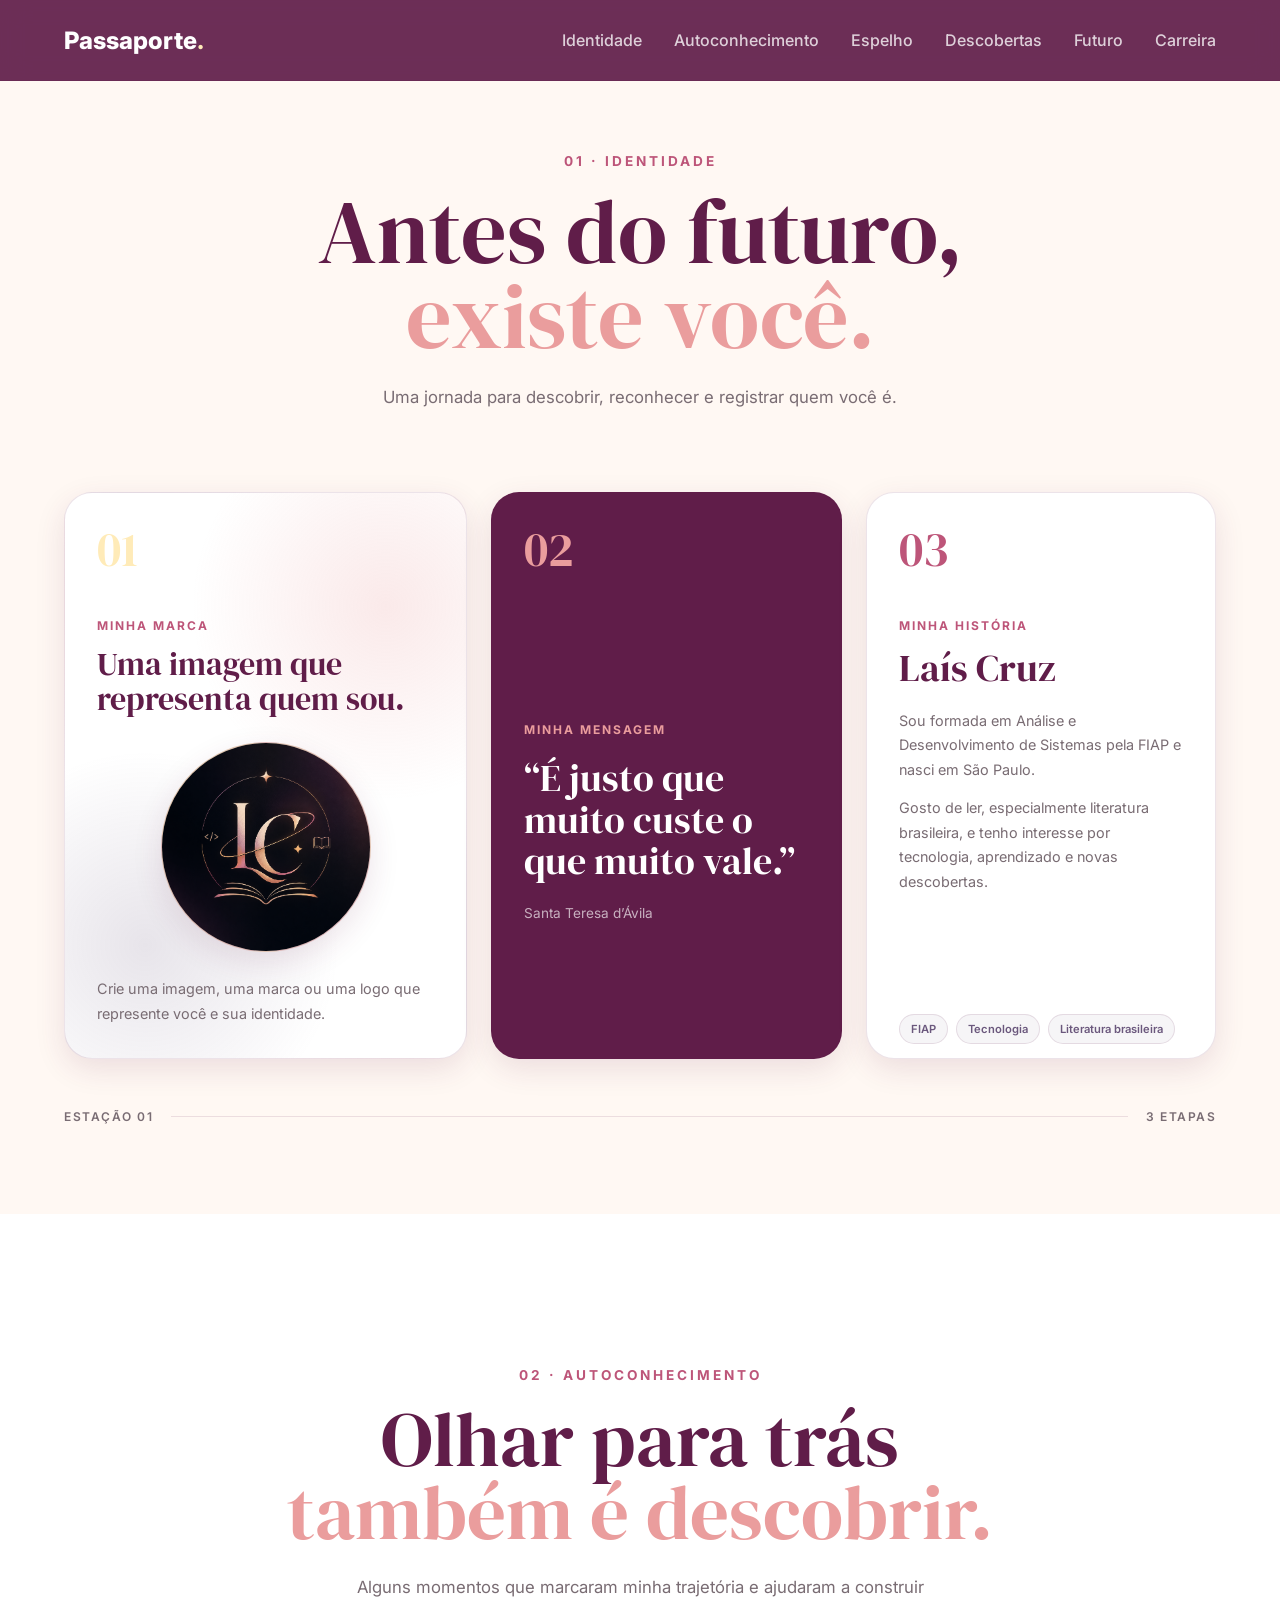
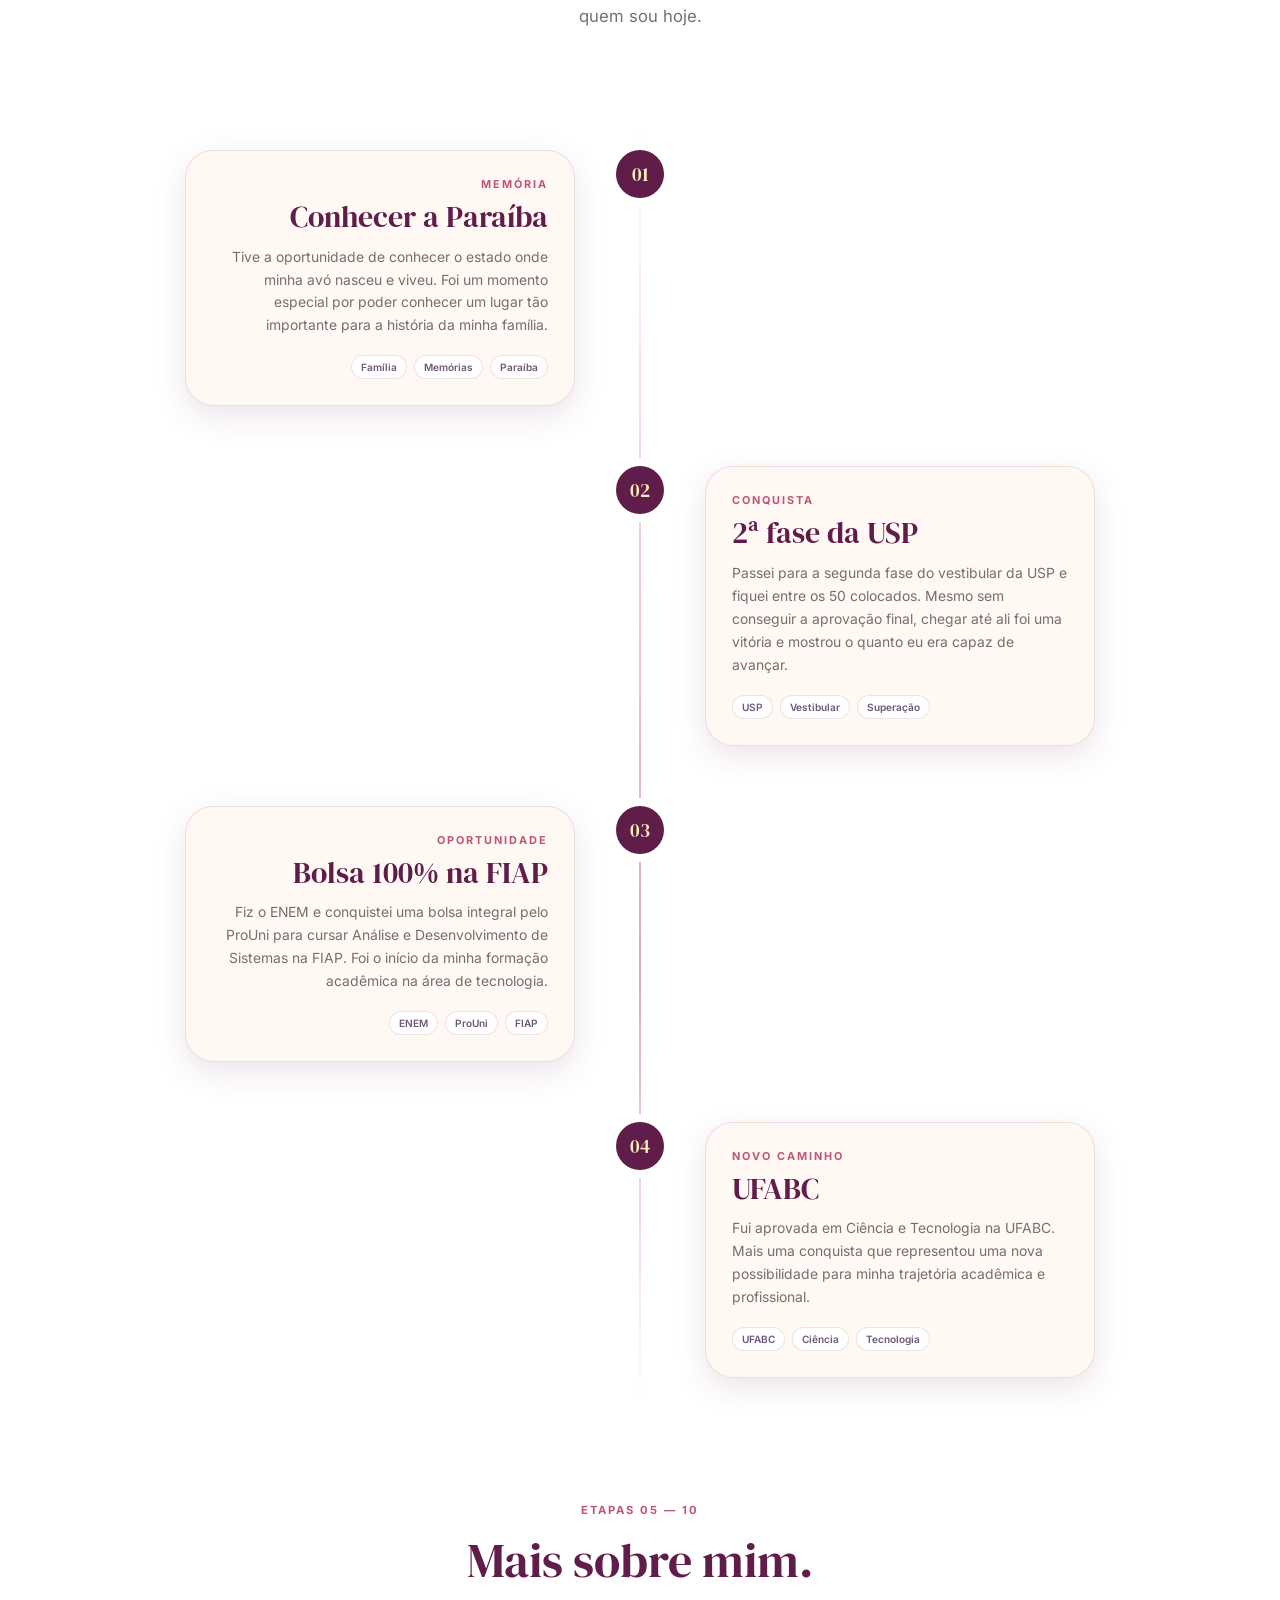
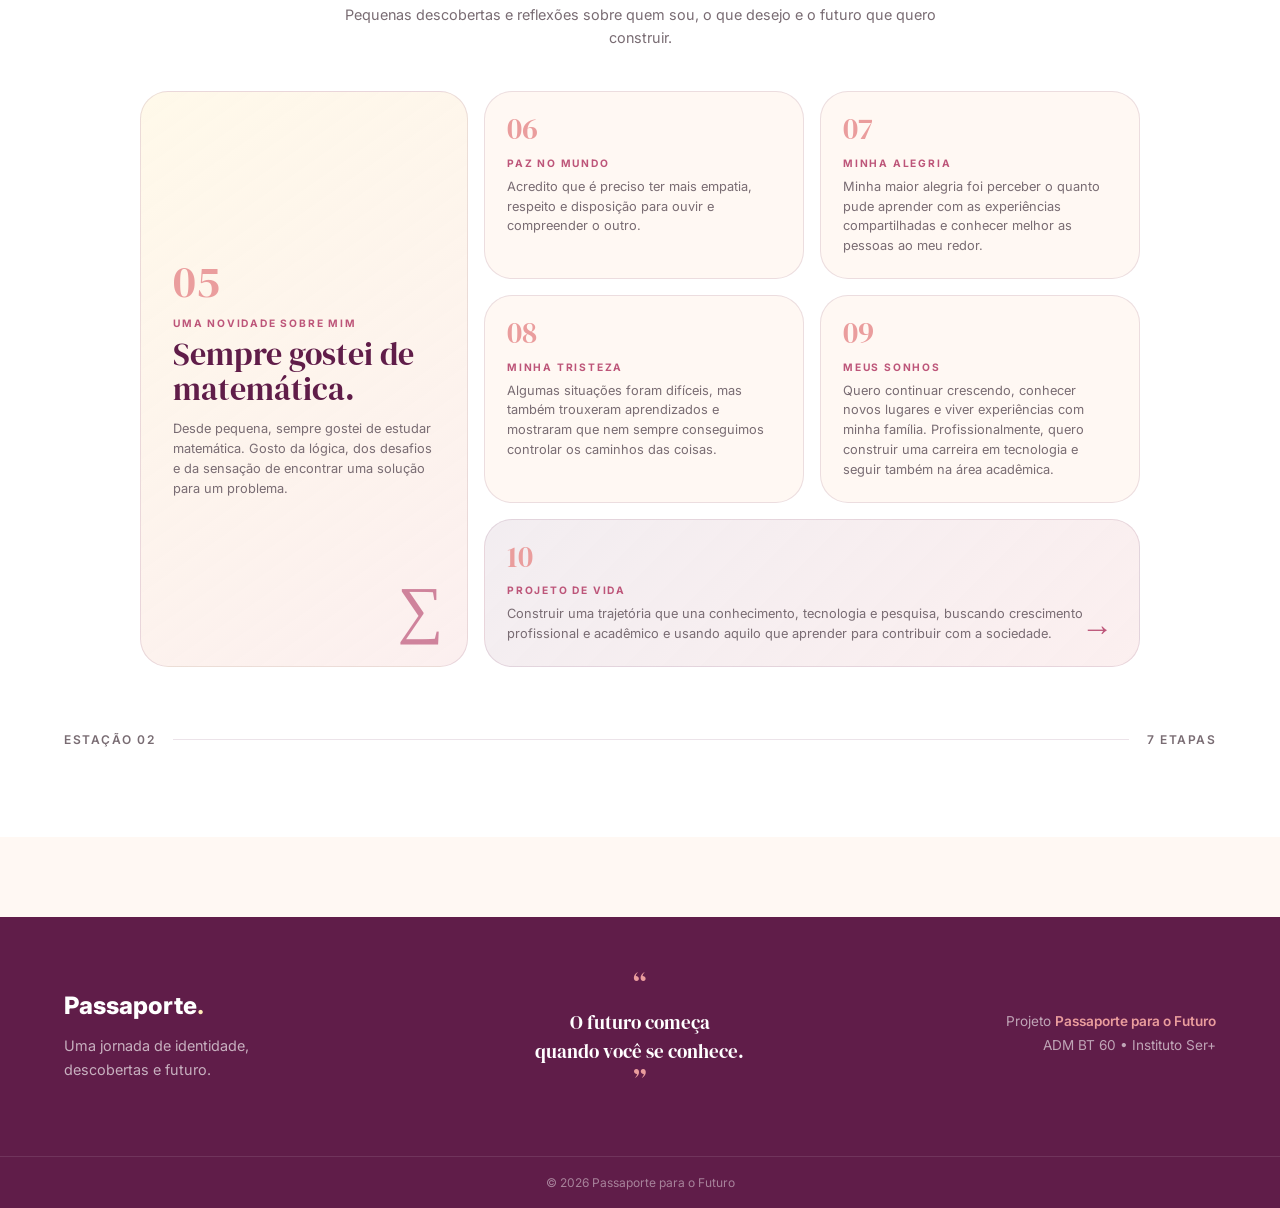
==== index.html @ 3f14eb07 "feat: added self-discovery section" ====
<!DOCTYPE html>
<html lang="pt-BR">

<head>
    <meta charset="UTF-8">
    <meta name="viewport" content="width=device-width, initial-scale=1.0">

    <title>Passaporte para o Futuro</title>

    <meta name="description"
        content="Passaporte para o Futuro — uma jornada de identidade, autoconhecimento, descobertas e construção do futuro.">

    <link rel="icon" href="src/assets/icons/passport.svg" type="image/svg+xml">
    <link rel="preconnect" href="https://fonts.googleapis.com">
    <link rel="preconnect" href="https://fonts.gstatic.com" crossorigin>

    <link
        href="https://fonts.googleapis.com/css2?family=DM+Serif+Display&family=Inter:wght@400;500;600;700&display=swap"
        rel="stylesheet">

    <link rel="stylesheet" href="src/css/reset.css">
    <link rel="stylesheet" href="src/css/variables.css">
    <link rel="stylesheet" href="src/css/global.css">
    <link rel="stylesheet" href="src/css/layout.css">
    <link rel="stylesheet" href="src/css/identity.css">
    <link rel="stylesheet" href="src/css/self-discovery-container.css">
</head>

<body>

    <header class="navbar">

        <div class="container nav-container">


            <a href="#identity-container" class="logo">
                Passaporte<span>.</span>
            </a>

            <nav class="nav-menu">

                <a href="#identity-container">Identidade</a>
                <a href="#self-discovery-container">Autoconhecimento</a>
                <a href="#reflection-container">Espelho</a>
                <a href="#discoveries-container">Descobertas</a>
                <a href="#future-container">Futuro</a>
                <a href="#career-container">Carreira</a>
            </nav>


            <button class="hamburger" aria-label="Abrir menu">

                <span></span>
                <span></span>
                <span></span>

            </button>

        </div>


        <div class="mobile-menu">

            <a href="#identity-container">Identidade</a>
            <a href="#self-discovery-container">Autoconhecimento</a>
            <a href="#reflection-container">Espelho</a>
            <a href="#discoveries-container">Descobertas</a>
            <a href="#future-container">Futuro</a>
            <a href="#career-container">Carreira</a>
        </div>

    </header>

    <main>
        <div id="identity-container"></div>
        <div id="self-discovery-container"></div>
    </main>

    <footer class="footer">

        <div class="container footer-content">

            <div class="footer-brand">
                <a href="#hero-container" class="logo">
                    Passaporte<span>.</span>
                </a>

                <p>
                    Uma jornada de identidade,<br>
                    descobertas e futuro.
                </p>
            </div>

            <div class="footer-quote">
                <span>“</span>
                <p>
                    O futuro começa<br>
                    quando você se conhece.
                </p>
                <span>”</span>
            </div>

            <div class="footer-info">
                <p>Projeto <span>Passaporte para o Futuro</span></p>
                <p>ADM BT 60 • Instituto Ser+</p>
            </div>

        </div>

        <div class="footer-bottom">

            <div class="container">

                <p>
                    © 2026 Passaporte para o Futuro
                </p>

            </div>

        </div>

    </footer>

    <script type="module" src="src/js/main.js"></script>
</body>

</html>
---- src/css/variables.css ----
:root {

    --color-bg: #FFF8F3;
    --color-surface: #FFFFFF;

    --color-primary: #601D49;
    --color-secondary: #BD5579;
    --color-accent: #EA9D9D;

    --color-tech: #6B587D;
    --color-lavender: #8C789B;

    --color-highlight: #FFEBB8;

    --color-text: #2B2026;
    --color-muted: #796C73;

    --color-white: #FFFFFF;

    --border-color: rgba(96, 29, 73, .12);

    --shadow-lg: 0 10px 30px rgba(96, 29, 73, .12);

    --glow: 0 0 24px rgba(189, 85, 121, .20);

    --radius-sm: 12px;
    --radius-md: 18px;
    --radius-lg: 28px;

    --transition: .3s ease;

    --container-width: 1200px;

}
---- src/css/global.css ----
body {

    font-family: 'Inter', sans-serif;

    background: var(--color-bg);

    color: var(--color-text);

    overflow-x: hidden;

}

.container {

    width: min(var(--container-width), 90%);

    margin: auto;

}

section {

    padding: 10px 8%;

}

.section-header {

    text-align: center;

    margin-bottom: 60px;

}

.section-subtitle {

    color: var(--color-secondary);

    font-size: .9rem;

    font-weight: 600;

    text-transform: uppercase;

    letter-spacing: 2px;

    margin-bottom: 12px;

}

.section-title {

    font-size: clamp(2rem, 5vw, 3.5rem);

    font-weight: 800;

    color: var(--color-primary);

}

.hero-button {

    display: inline-flex;

    align-items: center;

    justify-content: center;

    padding: 14px 28px;

    border-radius: 999px;

    background: var(--color-primary);

    color: var(--color-white);

    font-weight: 700;

    transition: var(--transition);

}

.hero-button:hover {

    transform: translateY(-3px);

    background: var(--color-secondary);

    box-shadow: var(--glow);

}



::-webkit-scrollbar {

    width: 10px;

}

::-webkit-scrollbar-thumb {

    background: var(--color-secondary);

    border-radius: 20px;

}

::-webkit-scrollbar-track {

    background: var(--color-bg);

}
---- src/css/layout.css ----
.navbar {
    position: fixed;
    top: 0;
    left: 0;

    width: 100%;

    z-index: 999;

    background: rgba(96, 29, 73, .92);

    backdrop-filter: blur(14px);

    border-bottom: 1px solid var(--border-color);
}

.nav-container {
    height: 80px;

    display: flex;
    align-items: center;
    justify-content: space-between;
}

.logo {
    font-size: 1.5rem;
    font-weight: 800;

    color: var(--color-white);
}

.logo span {
    color: var(--color-highlight);
}

.nav-menu {
    display: flex;
    align-items: center;
    gap: 32px;
}

.nav-menu a {
    position: relative;

    color: rgba(255, 255, 255, .78);

    font-weight: 500;

    transition: var(--transition);
}

.nav-menu a:hover {
    color: var(--color-white);
}

.nav-menu a::after {
    content: "";

    position: absolute;

    left: 0;
    bottom: -6px;

    width: 0%;
    height: 2px;

    background: var(--color-highlight);

    transition: var(--transition);
}

.nav-menu a:hover::after {
    width: 100%;
}

.hamburger {
    width: 45px;
    height: 45px;

    display: none;

    flex-direction: column;
    justify-content: center;

    gap: 6px;

    background: none;
    border: none;

    cursor: pointer;

    z-index: 1001;
}

.hamburger span {
    width: 100%;
    height: 3px;

    border-radius: 999px;

    background: var(--color-white);

    transition: var(--transition);
}

.hamburger.active span:nth-child(1) {
    transform: translateY(9px) rotate(45deg);
}

.hamburger.active span:nth-child(2) {
    opacity: 0;
}

.hamburger.active span:nth-child(3) {
    transform: translateY(-9px) rotate(-45deg);
}

.mobile-menu {
    position: fixed;

    top: 80px;
    left: 0;

    width: 100%;

    padding: 32px;

    background: rgba(96, 29, 73, .98);

    backdrop-filter: blur(14px);

    display: flex;
    flex-direction: column;

    align-items: center;

    gap: 28px;

    border-bottom: 1px solid var(--border-color);

    opacity: 0;
    visibility: hidden;

    transform: translateY(-20px);

    transition: var(--transition);

    z-index: 998;
}

.mobile-menu.active {
    opacity: 1;
    visibility: visible;

    transform: translateY(0);
}

.mobile-menu a {
    color: var(--color-white);

    font-size: 1.1rem;
    font-weight: 600;

    opacity: 0;
}

@keyframes navLinkFade {

    from {
        opacity: 0;
        transform: translateY(-20px);
    }

    to {
        opacity: 1;
        transform: translateY(0);
    }

}

@media(max-width: 768px) {

    .nav-menu {
        display: none;
    }

    .hamburger {
        display: flex;
    }

}

.footer {
    margin-top: 80px;

    background: var(--color-primary);

    color: var(--color-white);
}

.footer-content {
    padding: 60px 0;

    display: grid;
    grid-template-columns: 1fr 1fr 1fr;

    align-items: center;

    gap: 40px;
}

.footer-brand .logo {
    display: inline-block;

    margin-bottom: 14px;

    font-size: 1.5rem;
}

.footer-brand p {
    color: rgba(255, 255, 255, .65);

    font-size: .9rem;

    line-height: 1.7;
}

.footer-quote {
    text-align: center;

    color: var(--color-highlight);
}

.footer-quote span {
    color: var(--color-accent);

    font-family: 'DM Serif Display', serif;

    font-size: 2rem;

    line-height: .5;
}

.footer-quote p {
    margin: 8px 0;

    color: var(--color-white);

    font-family: 'DM Serif Display', serif;

    font-size: 1.2rem;

    line-height: 1.5;
}

.footer-info {
    text-align: right;
}

.footer-info p {
    margin-bottom: 8px;

    color: rgba(255, 255, 255, .6);

    font-size: .85rem;
}

.footer-info span {
    color: var(--color-accent);

    font-weight: 600;
}

.footer-bottom {
    padding: 18px 0;

    border-top: 1px solid rgba(255, 255, 255, .10);
}

.footer-bottom p {
    color: rgba(255, 255, 255, .45);

    font-size: .75rem;

    text-align: center;
}

@media (max-width: 768px) {

    .footer-content {
        grid-template-columns: 1fr;

        text-align: center;

        padding: 50px 0;

        gap: 35px;
    }

    .footer-info {
        text-align: center;
    }

}
---- src/css/identity.css ----
.identity {
    min-height: 100vh;
    padding: 150px 0 90px;
    background: var(--color-bg);
    display: flex;
    align-items: center;
}

.identity-header {
    max-width: 800px;
    margin: 0 auto 80px;
    text-align: center;
}

.identity-subtitle {
    display: inline-block;
    margin-bottom: 20px;
    color: var(--color-secondary);
    font-size: .85rem;
    font-weight: 700;
    text-transform: uppercase;
    letter-spacing: 3px;
}

.identity-header h1 {
    margin-bottom: 24px;
    color: var(--color-primary);
    font-family: 'DM Serif Display', serif;
    font-size: clamp(3.2rem, 7vw, 6rem);
    font-weight: 400;
    line-height: .95;
}

.identity-header h1 span {
    color: var(--color-accent);
}

.identity-header p {
    max-width: 560px;
    margin: auto;
    color: var(--color-muted);
    font-size: 1.05rem;
    line-height: 1.7;
}

.identity-stages {
    display: grid;
    grid-template-columns: 1.15fr 1fr 1fr;
    gap: 24px;
}

.identity-card {
    position: relative;
    min-height: 440px;
    padding: 32px;
    background: var(--color-surface);
    border: 1px solid var(--border-color);
    border-radius: var(--radius-lg);
    box-shadow: var(--shadow-lg);
    overflow: hidden;
    transition: var(--transition);
}

.identity-card::before {
    content: "";
    position: absolute;
    top: 0;
    left: 0;
    width: 100%;
    height: 4px;
    background: var(--color-accent);
    transform: scaleX(0);
    transform-origin: left;
    transition: var(--transition);
}

.identity-card:hover {
    transform: translateY(-8px);
    box-shadow: var(--glow);
}

.identity-card:hover::before {
    transform: scaleX(1);
}

.identity-number {
    margin-bottom: 45px;
    color: var(--color-highlight);
    font-family: 'DM Serif Display', serif;
    font-size: 3rem;
    line-height: 1;
}

.identity-card:nth-child(2) .identity-number {
    color: var(--color-accent);
}

.identity-card:nth-child(3) .identity-number {
    color: var(--color-secondary);
}

.identity-card-content > span,
.identity-brand-content > span {
    display: block;
    margin-bottom: 14px;
    color: var(--color-secondary);
    font-size: .75rem;
    font-weight: 700;
    text-transform: uppercase;
    letter-spacing: 2px;
}

.identity-card-content h2,
.identity-brand-content h2 {
    margin-bottom: 20px;
    color: var(--color-primary);
    font-family: 'DM Serif Display', serif;
    font-size: 2rem;
    font-weight: 400;
    line-height: 1.1;
}

.identity-card-content p,
.identity-brand-content p {
    color: var(--color-muted);
    font-size: .9rem;
    line-height: 1.7;
}

.identity-brand {
    background:
        radial-gradient(circle at 80% 20%, rgba(234, 157, 157, .22), transparent 35%),
        radial-gradient(circle at 20% 80%, rgba(107, 88, 125, .16), transparent 35%),
        var(--color-surface);
}

.identity-brand-content {
    position: relative;
    z-index: 1;
}

.identity-brand-visual {
    width: 170px;
    height: 170px;
    margin: 30px auto;
    border: 1px solid rgba(96, 29, 73, .18);
    border-radius: 50%;
    background:
        linear-gradient(135deg, rgba(255, 235, 184, .8), rgba(234, 157, 157, .45));
    display: flex;
    align-items: center;
    justify-content: center;
    box-shadow:
        0 0 0 12px rgba(255, 235, 184, .18),
        0 0 0 24px rgba(234, 157, 157, .10);
}

.identity-brand-visual span {
    color: var(--color-primary);
    font-family: 'DM Serif Display', serif;
    font-size: 4rem;
}

.identity-quote {
    background: var(--color-primary);
    display: flex;
    flex-direction: column;
}

.identity-quote .identity-number {
    color: var(--color-highlight);
}

.identity-quote .identity-card-content {
    margin: auto 0;
}

.identity-quote .identity-card-content > span {
    color: var(--color-accent);
}

.identity-quote blockquote {
    margin: 20px 0;
    color: var(--color-white);
    font-family: 'DM Serif Display', serif;
    font-size: clamp(2rem, 3vw, 2.8rem);
    line-height: 1.08;
}

.identity-quote cite {
    color: rgba(255, 255, 255, .65);
    font-size: .85rem;
    font-style: normal;
}

.identity-bio .identity-card-content {
    display: flex;
    flex-direction: column;
    height: calc(100% - 75px);
}

.identity-brand-visual {
    width: 210px;
    height: 210px;
    margin: 25px auto;
    border-radius: 50%;
    overflow: hidden;
    box-shadow: var(--shadow-lg);
}

.identity-brand-visual img {
    width: 100%;
    height: 100%;
    display: block;
    object-fit: cover;
}

.identity-bio h2 {
    font-size: 2.4rem;
}

.identity-bio p + p {
    margin-top: 14px;
}

.identity-tags {
    display: flex;
    flex-wrap: wrap;
    gap: 8px;
    margin-top: auto;
    padding-top: 25px;
}

.identity-tags span {
    padding: 7px 11px;
    border: 1px solid var(--border-color);
    border-radius: 999px;
    color: var(--color-tech);
    background: rgba(107, 88, 125, .06);
    font-size: .7rem;
    font-weight: 600;
}

.identity-footer {
    display: flex;
    align-items: center;
    gap: 18px;
    margin-top: 50px;
    color: var(--color-muted);
    font-size: .75rem;
    font-weight: 600;
    text-transform: uppercase;
    letter-spacing: 1.5px;
}

.identity-line {
    flex: 1;
    height: 1px;
    background: var(--border-color);
}

@media (max-width: 1000px) {

    .identity-stages {
        grid-template-columns: 1fr 1fr;
    }

    .identity-brand {
        grid-column: span 2;
    }

}

@media (max-width: 700px) {

    .identity {
        padding: 120px 0 60px;
    }

    .identity-header {
        margin-bottom: 50px;
    }

    .identity-header h1 {
        font-size: clamp(2.8rem, 14vw, 4.5rem);
    }

    .identity-stages {
        grid-template-columns: 1fr;
    }

    .identity-brand {
        grid-column: auto;
    }

    .identity-card {
        min-height: 400px;
        padding: 26px;
    }

    .identity-number {
        margin-bottom: 35px;
    }

    .identity-brand-visual {
        width: 145px;
        height: 145px;
    }

    .identity-brand-visual span {
        font-size: 3.4rem;
    }

    .identity-quote blockquote {
        font-size: 2.2rem;
    }

}
---- src/css/self-discovery-container.css ----
.self-discovery {
    min-height: 100vh;
    padding: 150px 0 90px;
    background: var(--color-surface);
}

.self-discovery-header {
    max-width: 800px;
    margin: 0 auto 100px;
    text-align: center;
}

.self-discovery-subtitle {
    display: inline-block;
    margin-bottom: 20px;
    color: var(--color-secondary);
    font-size: .85rem;
    font-weight: 700;
    text-transform: uppercase;
    letter-spacing: 3px;
}

.self-discovery-header h1 {
    margin-bottom: 24px;
    color: var(--color-primary);
    font-family: 'DM Serif Display', serif;
    font-size: clamp(3rem, 6vw, 5.5rem);
    font-weight: 400;
    line-height: .95;
}

.self-discovery-header h1 span {
    color: var(--color-accent);
}

.self-discovery-header p {
    max-width: 600px;
    margin: auto;
    color: var(--color-muted);
    font-size: 1.05rem;
    line-height: 1.7;
}

.life-line {
    position: relative;
    max-width: 1000px;
    margin: auto;
    padding: 20px 0;
}

.life-line-track {
    position: absolute;
    top: 0;
    bottom: 0;
    left: 50%;
    width: 1px;
    background: linear-gradient(to bottom,
            transparent,
            var(--color-accent),
            var(--color-secondary),
            transparent);
    transform: translateX(-50%);
}

.life-event {
    position: relative;
    display: flex;
    width: 50%;
    margin-bottom: 60px;
}

.life-event:last-child {
    margin-bottom: 0;
}

.life-event-left {
    justify-content: flex-end;
    padding-right: 65px;
    text-align: right;
}

.life-event-right {
    margin-left: 50%;
    padding-left: 65px;
}

.life-event-marker {
    position: absolute;
    top: 0;
    width: 48px;
    height: 48px;
    display: flex;
    align-items: center;
    justify-content: center;
    border-radius: 50%;
    background: var(--color-primary);
    color: var(--color-highlight);
    font-family: 'DM Serif Display', serif;
    font-size: 1.2rem;
    box-shadow: 0 0 0 8px var(--color-surface);
    z-index: 2;
}

.life-event-left .life-event-marker {
    right: -24px;
}

.life-event-right .life-event-marker {
    left: -24px;
}

.life-event-content {
    max-width: 390px;
    padding: 26px;
    background: var(--color-bg);
    border: 1px solid var(--border-color);
    border-radius: var(--radius-lg);
    box-shadow: var(--shadow-lg);
    transition: var(--transition);
}

.life-event-content:hover {
    transform: translateY(-5px);
    box-shadow: var(--glow);
}

.life-event-label {
    display: block;
    margin-bottom: 9px;
    color: var(--color-secondary);
    font-size: .68rem;
    font-weight: 700;
    text-transform: uppercase;
    letter-spacing: 2px;
}

.life-event-content h2 {
    margin-bottom: 12px;
    color: var(--color-primary);
    font-family: 'DM Serif Display', serif;
    font-size: 1.9rem;
    font-weight: 400;
    line-height: 1.1;
}

.life-event-content p {
    color: var(--color-muted);
    font-size: .87rem;
    line-height: 1.65;
}

.life-event-tags {
    display: flex;
    flex-wrap: wrap;
    gap: 7px;
    margin-top: 18px;
}

.life-event-left .life-event-tags {
    justify-content: flex-end;
}

.life-event-tags span {
    padding: 5px 9px;
    border: 1px solid var(--border-color);
    border-radius: 999px;
    color: var(--color-tech);
    background: var(--color-white);
    font-size: .63rem;
    font-weight: 600;
}

.reflection-section {
    max-width: 1000px;
    margin: 100px auto 0;
}

.self-discovery-section-title {
    max-width: 600px;
    margin: 0 auto 42px;
    text-align: center;
}

.self-discovery-section-title>span {
    display: inline-block;
    margin-bottom: 10px;
    color: var(--color-secondary);
    font-size: .7rem;
    font-weight: 700;
    text-transform: uppercase;
    letter-spacing: 2px;
}

.self-discovery-section-title h2 {
    margin-bottom: 10px;
    color: var(--color-primary);
    font-family: 'DM Serif Display', serif;
    font-size: clamp(2rem, 4vw, 3rem);
    font-weight: 400;
}

.self-discovery-section-title p {
    color: var(--color-muted);
    font-size: .9rem;
    line-height: 1.6;
}

.reflection-layout {
    display: grid;
    grid-template-columns: 1fr 2fr;
    gap: 16px;
}

.reflection-card {
    position: relative;
    padding: 22px;
    background: var(--color-bg);
    border: 1px solid var(--border-color);
    border-radius: var(--radius-lg);
    overflow: hidden;
    transition: var(--transition);
}

.reflection-card:hover {
    transform: translateY(-4px);
    box-shadow: var(--shadow-lg);
}

.reflection-number {
    margin-bottom: 12px;
    color: var(--color-accent);
    font-family: 'DM Serif Display', serif;
    font-size: 1.9rem;
    line-height: 1;
}

.reflection-card>span {
    display: block;
    margin-bottom: 8px;
    color: var(--color-secondary);
    font-size: .64rem;
    font-weight: 700;
    text-transform: uppercase;
    letter-spacing: 1.8px;
}

.reflection-card p {
    color: var(--color-muted);
    font-size: .8rem;
    line-height: 1.55;
}

.reflection-card-five {
    min-height: 100%;
    display: flex;
    flex-direction: column;
    justify-content: center;
    padding: 32px;
    background:
        linear-gradient(145deg,
            rgba(255, 235, 184, .30),
            rgba(234, 157, 157, .16));
}

.reflection-card-five .reflection-number {
    font-size: 2.8rem;
}

.reflection-card-five h2 {
    max-width: 280px;
    margin-bottom: 12px;
    color: var(--color-primary);
    font-family: 'DM Serif Display', serif;
    font-size: 2rem;
    font-weight: 400;
    line-height: 1.1;
}

.reflection-card-five p {
    max-width: 320px;
}

.reflection-math {
    position: absolute;
    right: 24px;
    bottom: 14px;
    color: var(--color-secondary);
    font-family: 'DM Serif Display', serif;
    font-size: 4rem;
    opacity: .7;
}

.reflection-small-grid {
    display: grid;
    grid-template-columns: repeat(2, 1fr);
    gap: 16px;
}

.reflection-small-grid .reflection-card {
    min-height: 145px;
}

.reflection-card-life {
    grid-column: span 2;
    min-height: 145px;
    background:
        linear-gradient(135deg,
            rgba(96, 29, 73, .08),
            rgba(234, 157, 157, .16));
}

.reflection-card-life p {
    max-width: 700px;
}

.reflection-symbol {
    position: absolute;
    right: 26px;
    bottom: 16px;
    color: var(--color-secondary);
    font-family: 'DM Serif Display', serif;
    font-size: 2rem;
}

.self-discovery-footer {
    display: flex;
    align-items: center;
    gap: 18px;
    margin-top: 65px;
    color: var(--color-muted);
    font-size: .75rem;
    font-weight: 600;
    text-transform: uppercase;
    letter-spacing: 1.5px;
}

.self-discovery-line {
    flex: 1;
    height: 1px;
    background: var(--border-color);
}

@media (max-width: 800px) {
    .reflection-layout {
        grid-template-columns: 1fr;
    }

    .reflection-card-five {
        min-height: 250px;
    }

}

@media (max-width: 700px) {
    .self-discovery {
        padding: 120px 0 60px;
    }

    .self-discovery-header {
        margin-bottom: 60px;
    }

    .self-discovery-header h1 {
        font-size: clamp(2.8rem, 13vw, 4.5rem);
    }


    .life-line {
        padding-left: 30px;
    }

    .life-line-track {
        left: 5px;
        transform: none;
    }

    .life-event,
    .life-event-right,
    .life-event-left {
        width: 100%;
        margin-left: 0;
        margin-bottom: 35px;
        padding: 0 0 0 35px;
        justify-content: flex-start;
        text-align: left;
    }

    .life-event:last-child {
        margin-bottom: 0;
    }

    .life-event-marker,
    .life-event-left .life-event-marker,
    .life-event-right .life-event-marker {
        left: -19px;
        right: auto;
    }

    .life-event-content {
        max-width: none;
        padding: 23px;
    }

    .life-event-left .life-event-tags {
        justify-content: flex-start;
    }


    .reflection-section {
        margin-top: 75px;
    }

    .self-discovery-section-title {
        margin-bottom: 30px;
    }

    .reflection-layout {
        grid-template-columns: 1fr;
        gap: 12px;
    }

    .reflection-small-grid {
        grid-template-columns: 1fr;
        gap: 12px;
    }

    .reflection-card {
        padding: 20px;
    }

    .reflection-card-five {
        min-height: 230px;
        padding: 25px;
    }

    .reflection-card-five h2 {
        font-size: 1.8rem;
    }

    .reflection-small-grid .reflection-card {
        min-height: auto;
    }

    .reflection-card-life {
        grid-column: auto;
        min-height: auto;
    }

    .reflection-math {
        font-size: 3rem;
    }

    .reflection-symbol {
        right: 20px;
        bottom: 15px;
        font-size: 2.5rem;
    }


    .self-discovery-footer {
        margin-top: 50px;
    }
}
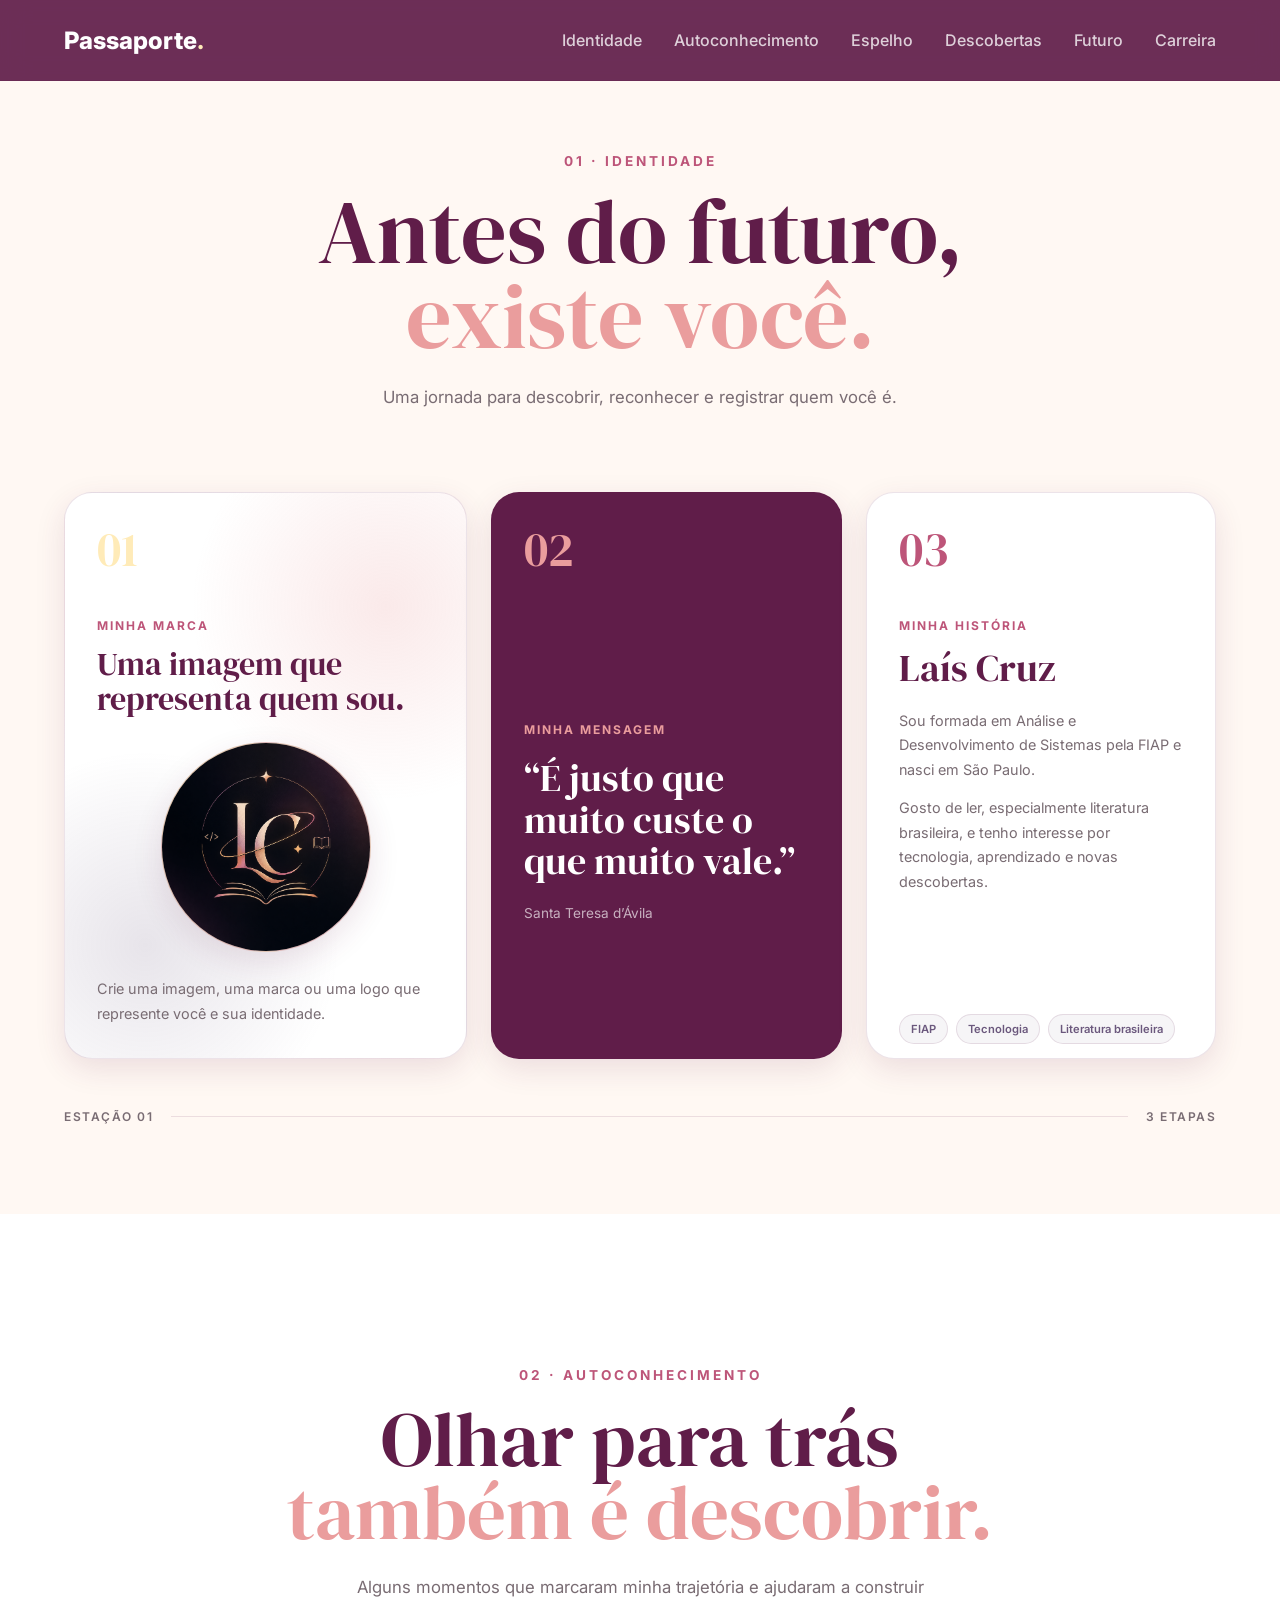
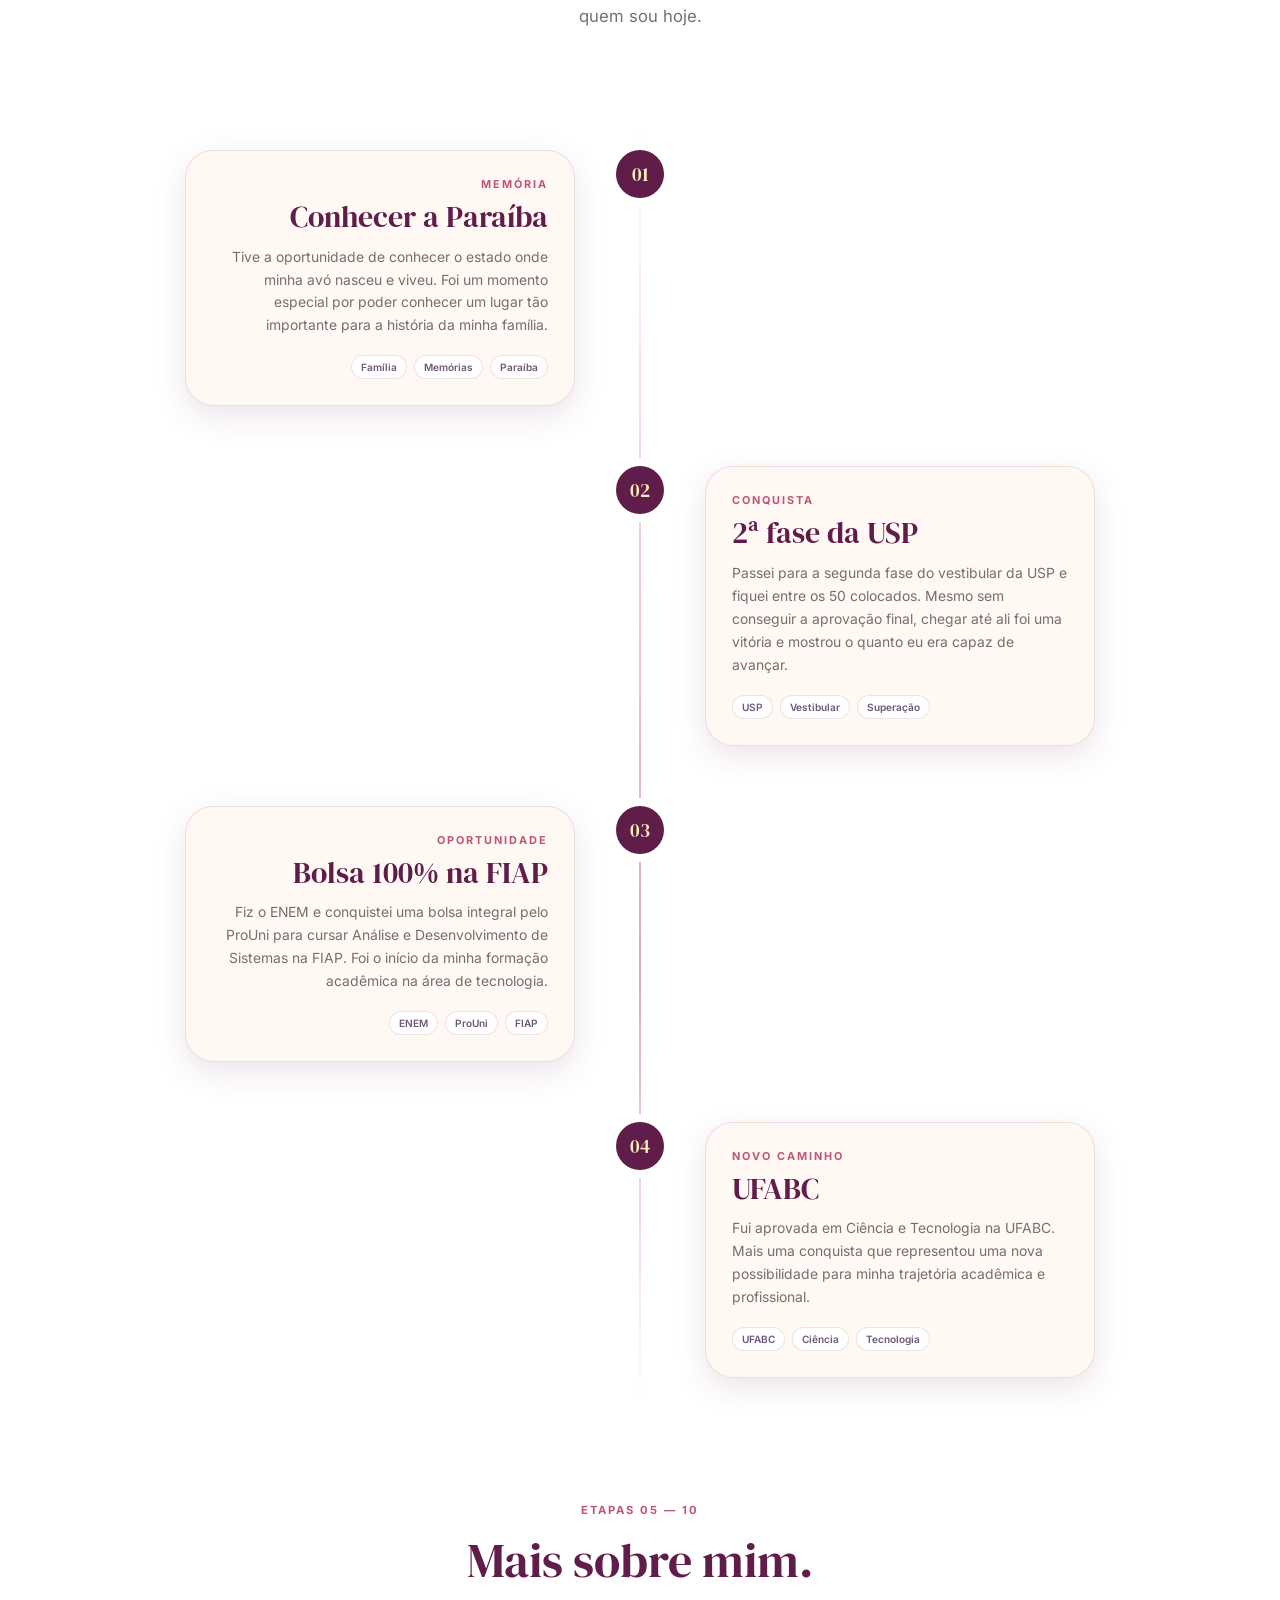
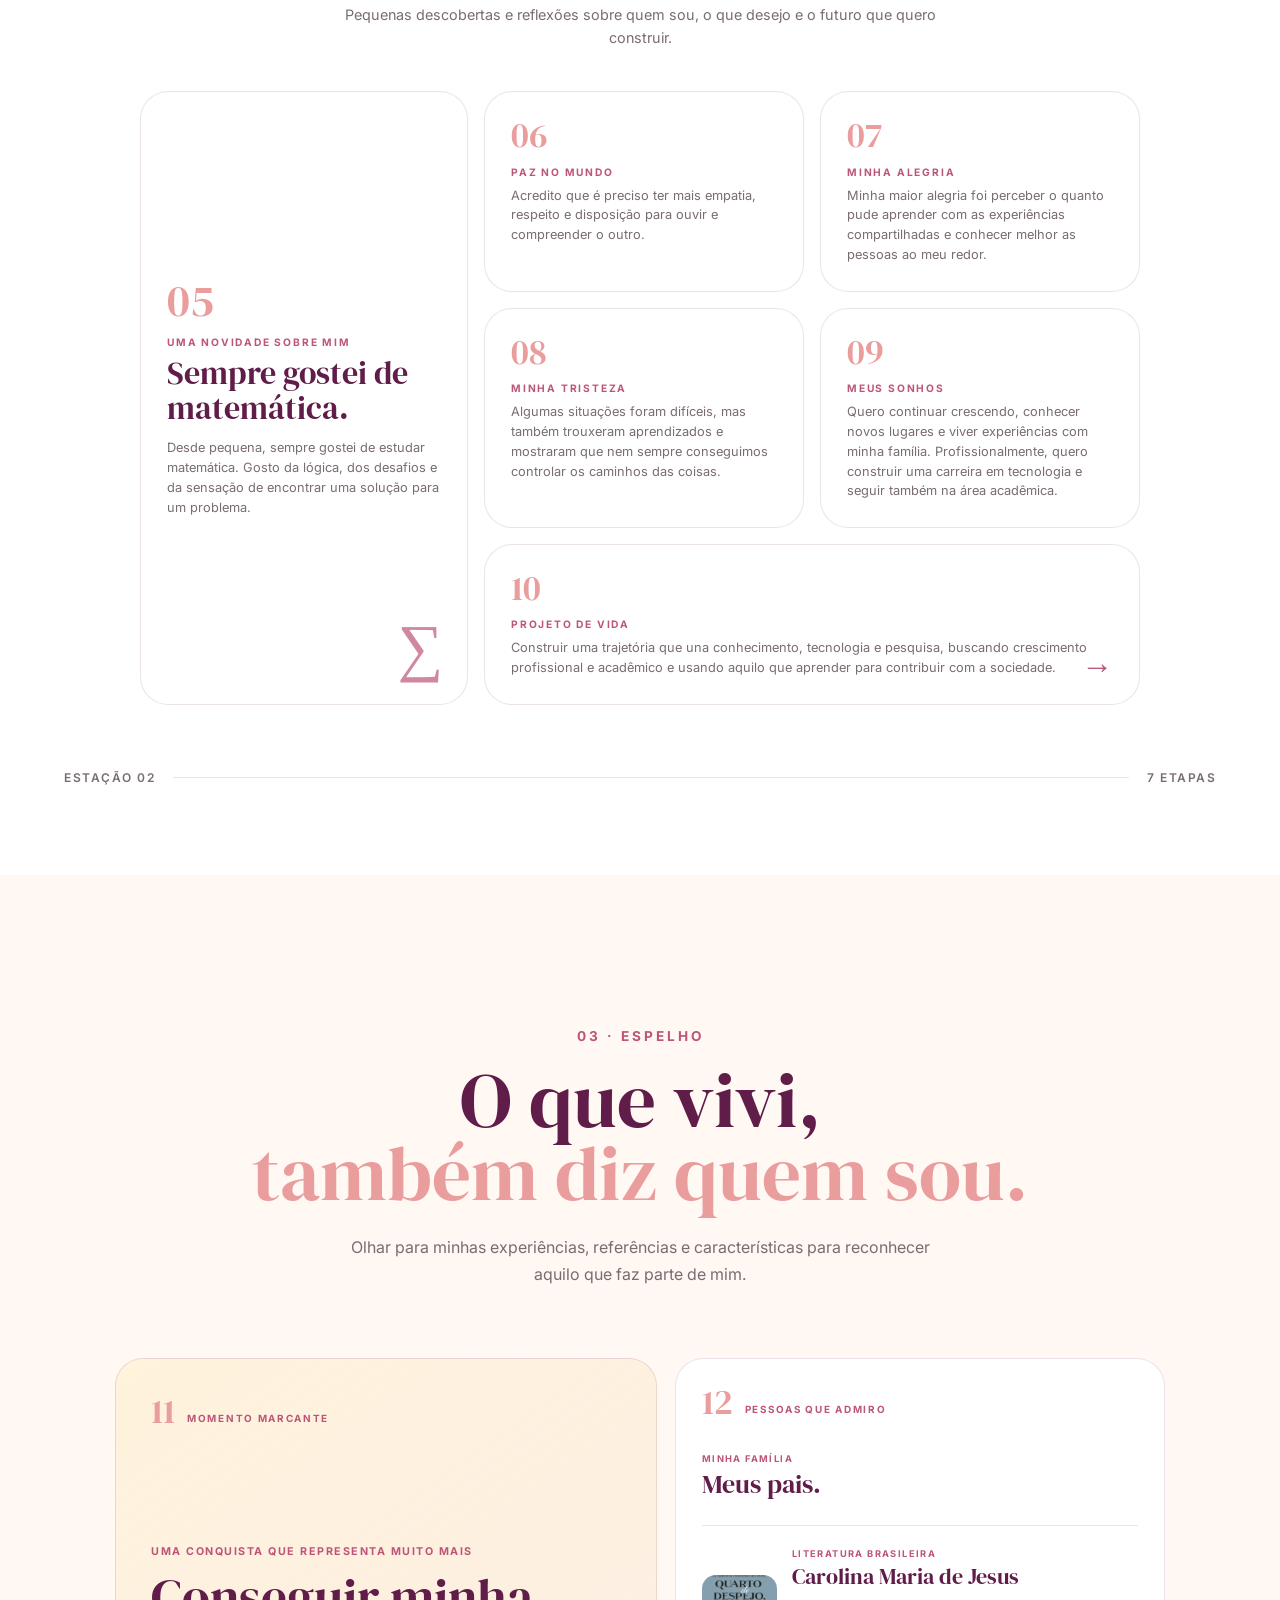
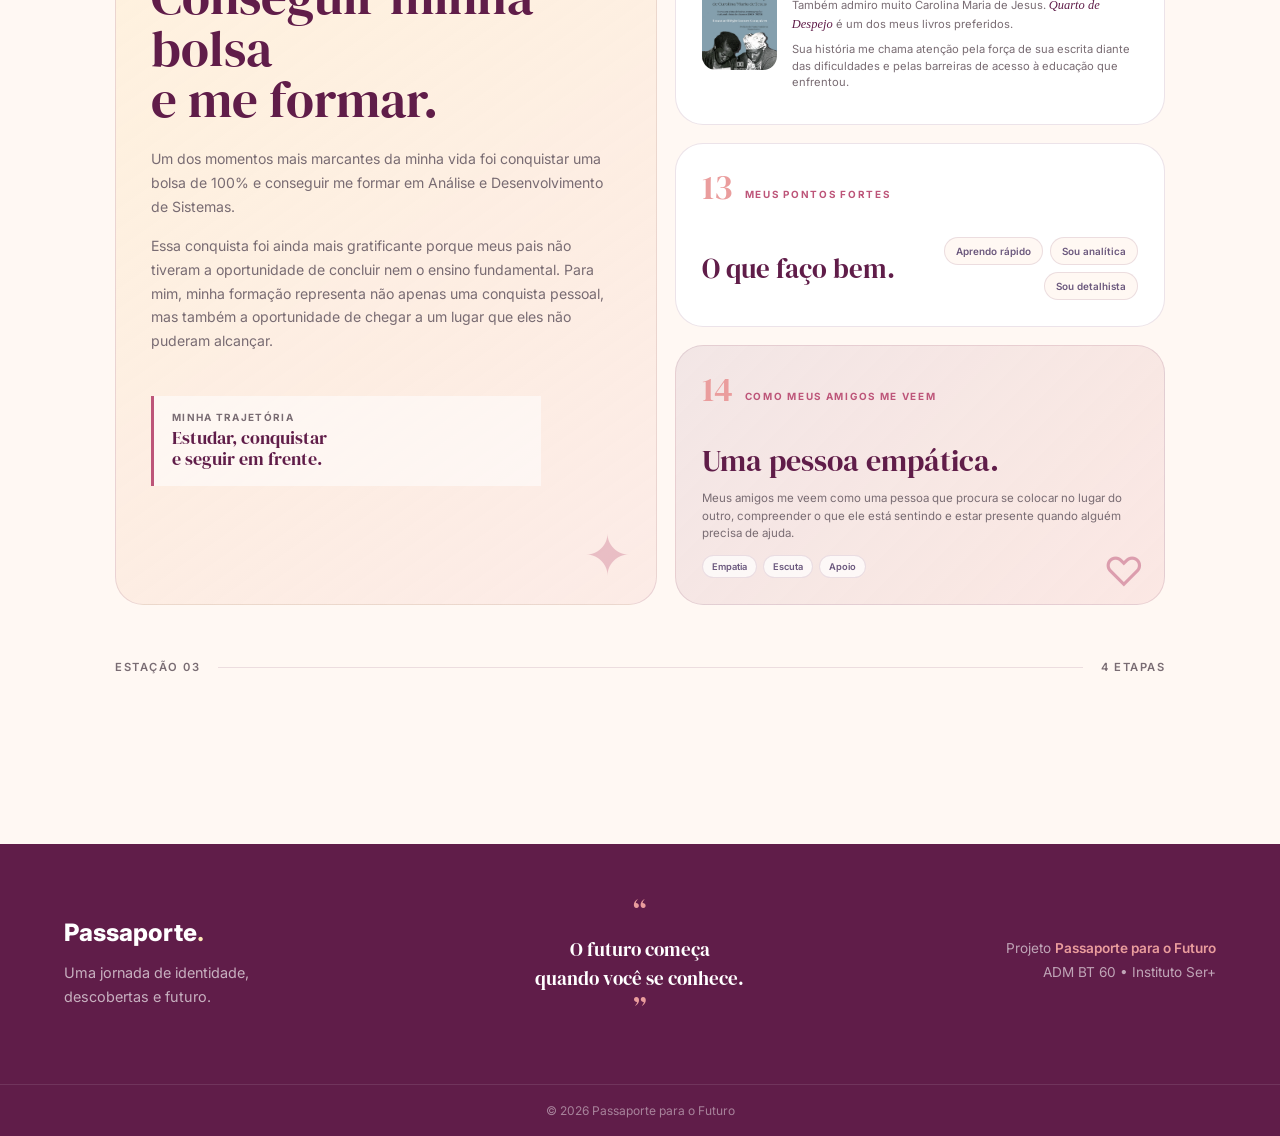
==== commit bef31abc: "feat: added reflection section" ====
--- a/index.html
+++ b/index.html
@@ -23,7 +23,8 @@
     <link rel="stylesheet" href="src/css/global.css">
     <link rel="stylesheet" href="src/css/layout.css">
     <link rel="stylesheet" href="src/css/identity.css">
-    <link rel="stylesheet" href="src/css/self-discovery-container.css">
+    <link rel="stylesheet" href="src/css/self-discovery.css">
+    <link rel="stylesheet" href="src/css/reflection.css">
 </head>
 
 <body>
@@ -71,10 +72,13 @@
 
     </header>
 
+    
     <main>
         <div id="identity-container"></div>
         <div id="self-discovery-container"></div>
+        <div id="reflection-container"></div>
     </main>
+
 
     <footer class="footer">
 
--- a/src/css/self-discovery.css
+++ b/src/css/self-discovery.css
@@ -0,0 +1,463 @@
+.self-discovery {
+    min-height: 100vh;
+    padding: 150px 0 90px;
+    background: var(--color-surface);
+}
+
+.self-discovery-header {
+    max-width: 800px;
+    margin: 0 auto 100px;
+    text-align: center;
+}
+
+.self-discovery-subtitle {
+    display: inline-block;
+    margin-bottom: 20px;
+    color: var(--color-secondary);
+    font-size: .85rem;
+    font-weight: 700;
+    text-transform: uppercase;
+    letter-spacing: 3px;
+}
+
+.self-discovery-header h1 {
+    margin-bottom: 24px;
+    color: var(--color-primary);
+    font-family: 'DM Serif Display', serif;
+    font-size: clamp(3rem, 6vw, 5.5rem);
+    font-weight: 400;
+    line-height: .95;
+}
+
+.self-discovery-header h1 span {
+    color: var(--color-accent);
+}
+
+.self-discovery-header p {
+    max-width: 600px;
+    margin: auto;
+    color: var(--color-muted);
+    font-size: 1.05rem;
+    line-height: 1.7;
+}
+
+.life-line {
+    position: relative;
+    max-width: 1000px;
+    margin: auto;
+    padding: 20px 0;
+}
+
+.life-line-track {
+    position: absolute;
+    top: 0;
+    bottom: 0;
+    left: 50%;
+    width: 1px;
+    background: linear-gradient(to bottom,
+            transparent,
+            var(--color-accent),
+            var(--color-secondary),
+            transparent);
+    transform: translateX(-50%);
+}
+
+.life-event {
+    position: relative;
+    display: flex;
+    width: 50%;
+    margin-bottom: 60px;
+}
+
+.life-event:last-child {
+    margin-bottom: 0;
+}
+
+.life-event-left {
+    justify-content: flex-end;
+    padding-right: 65px;
+    text-align: right;
+}
+
+.life-event-right {
+    margin-left: 50%;
+    padding-left: 65px;
+}
+
+.life-event-marker {
+    position: absolute;
+    top: 0;
+    width: 48px;
+    height: 48px;
+    display: flex;
+    align-items: center;
+    justify-content: center;
+    border-radius: 50%;
+    background: var(--color-primary);
+    color: var(--color-highlight);
+    font-family: 'DM Serif Display', serif;
+    font-size: 1.2rem;
+    box-shadow: 0 0 0 8px var(--color-surface);
+    z-index: 2;
+}
+
+.life-event-left .life-event-marker {
+    right: -24px;
+}
+
+.life-event-right .life-event-marker {
+    left: -24px;
+}
+
+.life-event-content {
+    max-width: 390px;
+    padding: 26px;
+    background: var(--color-bg);
+    border: 1px solid var(--border-color);
+    border-radius: var(--radius-lg);
+    box-shadow: var(--shadow-lg);
+    transition: var(--transition);
+}
+
+.life-event-content:hover {
+    transform: translateY(-5px);
+    box-shadow: var(--glow);
+}
+
+.life-event-label {
+    display: block;
+    margin-bottom: 9px;
+    color: var(--color-secondary);
+    font-size: .68rem;
+    font-weight: 700;
+    text-transform: uppercase;
+    letter-spacing: 2px;
+}
+
+.life-event-content h2 {
+    margin-bottom: 12px;
+    color: var(--color-primary);
+    font-family: 'DM Serif Display', serif;
+    font-size: 1.9rem;
+    font-weight: 400;
+    line-height: 1.1;
+}
+
+.life-event-content p {
+    color: var(--color-muted);
+    font-size: .87rem;
+    line-height: 1.65;
+}
+
+.life-event-tags {
+    display: flex;
+    flex-wrap: wrap;
+    gap: 7px;
+    margin-top: 18px;
+}
+
+.life-event-left .life-event-tags {
+    justify-content: flex-end;
+}
+
+.life-event-tags span {
+    padding: 5px 9px;
+    border: 1px solid var(--border-color);
+    border-radius: 999px;
+    color: var(--color-tech);
+    background: var(--color-white);
+    font-size: .63rem;
+    font-weight: 600;
+}
+
+.reflection-section {
+    max-width: 1000px;
+    margin: 100px auto 0;
+}
+
+.self-discovery-section-title {
+    max-width: 600px;
+    margin: 0 auto 42px;
+    text-align: center;
+}
+
+.self-discovery-section-title>span {
+    display: inline-block;
+    margin-bottom: 10px;
+    color: var(--color-secondary);
+    font-size: .7rem;
+    font-weight: 700;
+    text-transform: uppercase;
+    letter-spacing: 2px;
+}
+
+.self-discovery-section-title h2 {
+    margin-bottom: 10px;
+    color: var(--color-primary);
+    font-family: 'DM Serif Display', serif;
+    font-size: clamp(2rem, 4vw, 3rem);
+    font-weight: 400;
+}
+
+.self-discovery-section-title p {
+    color: var(--color-muted);
+    font-size: .9rem;
+    line-height: 1.6;
+}
+
+.reflection-layout {
+    display: grid;
+    grid-template-columns: 1fr 2fr;
+    gap: 16px;
+}
+
+.reflection-card {
+    position: relative;
+    padding: 22px;
+    background: var(--color-bg);
+    border: 1px solid var(--border-color);
+    border-radius: var(--radius-lg);
+    overflow: hidden;
+    transition: var(--transition);
+}
+
+.reflection-card:hover {
+    transform: translateY(-4px);
+    box-shadow: var(--shadow-lg);
+}
+
+.reflection-number {
+    margin-bottom: 12px;
+    color: var(--color-accent);
+    font-family: 'DM Serif Display', serif;
+    font-size: 1.9rem;
+    line-height: 1;
+}
+
+.reflection-card>span {
+    display: block;
+    margin-bottom: 8px;
+    color: var(--color-secondary);
+    font-size: .64rem;
+    font-weight: 700;
+    text-transform: uppercase;
+    letter-spacing: 1.8px;
+}
+
+.reflection-card p {
+    color: var(--color-muted);
+    font-size: .8rem;
+    line-height: 1.55;
+}
+
+.reflection-card-five {
+    min-height: 100%;
+    display: flex;
+    flex-direction: column;
+    justify-content: center;
+    padding: 32px;
+    background:
+        linear-gradient(145deg,
+            rgba(255, 235, 184, .30),
+            rgba(234, 157, 157, .16));
+}
+
+.reflection-card-five .reflection-number {
+    font-size: 2.8rem;
+}
+
+.reflection-card-five h2 {
+    max-width: 280px;
+    margin-bottom: 12px;
+    color: var(--color-primary);
+    font-family: 'DM Serif Display', serif;
+    font-size: 2rem;
+    font-weight: 400;
+    line-height: 1.1;
+}
+
+.reflection-card-five p {
+    max-width: 320px;
+}
+
+.reflection-math {
+    position: absolute;
+    right: 24px;
+    bottom: 14px;
+    color: var(--color-secondary);
+    font-family: 'DM Serif Display', serif;
+    font-size: 4rem;
+    opacity: .7;
+}
+
+.reflection-small-grid {
+    display: grid;
+    grid-template-columns: repeat(2, 1fr);
+    gap: 16px;
+}
+
+.reflection-small-grid .reflection-card {
+    min-height: 145px;
+}
+
+.reflection-card-life {
+    grid-column: span 2;
+    min-height: 145px;
+    background:
+        linear-gradient(135deg,
+            rgba(96, 29, 73, .08),
+            rgba(234, 157, 157, .16));
+}
+
+.reflection-card-life p {
+    max-width: 700px;
+}
+
+.reflection-symbol {
+    position: absolute;
+    right: 26px;
+    bottom: 16px;
+    color: var(--color-secondary);
+    font-family: 'DM Serif Display', serif;
+    font-size: 2rem;
+}
+
+.self-discovery-footer {
+    display: flex;
+    align-items: center;
+    gap: 18px;
+    margin-top: 65px;
+    color: var(--color-muted);
+    font-size: .75rem;
+    font-weight: 600;
+    text-transform: uppercase;
+    letter-spacing: 1.5px;
+}
+
+.self-discovery-line {
+    flex: 1;
+    height: 1px;
+    background: var(--border-color);
+}
+
+@media (max-width: 800px) {
+    .reflection-layout {
+        grid-template-columns: 1fr;
+    }
+
+    .reflection-card-five {
+        min-height: 250px;
+    }
+
+}
+
+@media (max-width: 700px) {
+    .self-discovery {
+        padding: 120px 0 60px;
+    }
+
+    .self-discovery-header {
+        margin-bottom: 60px;
+    }
+
+    .self-discovery-header h1 {
+        font-size: clamp(2.8rem, 13vw, 4.5rem);
+    }
+
+
+    .life-line {
+        padding-left: 30px;
+    }
+
+    .life-line-track {
+        left: 5px;
+        transform: none;
+    }
+
+    .life-event,
+    .life-event-right,
+    .life-event-left {
+        width: 100%;
+        margin-left: 0;
+        margin-bottom: 35px;
+        padding: 0 0 0 35px;
+        justify-content: flex-start;
+        text-align: left;
+    }
+
+    .life-event:last-child {
+        margin-bottom: 0;
+    }
+
+    .life-event-marker,
+    .life-event-left .life-event-marker,
+    .life-event-right .life-event-marker {
+        left: -19px;
+        right: auto;
+    }
+
+    .life-event-content {
+        max-width: none;
+        padding: 23px;
+    }
+
+    .life-event-left .life-event-tags {
+        justify-content: flex-start;
+    }
+
+
+    .reflection-section {
+        margin-top: 75px;
+    }
+
+    .self-discovery-section-title {
+        margin-bottom: 30px;
+    }
+
+    .reflection-layout {
+        grid-template-columns: 1fr;
+        gap: 12px;
+    }
+
+    .reflection-small-grid {
+        grid-template-columns: 1fr;
+        gap: 12px;
+    }
+
+    .reflection-card {
+        padding: 20px;
+    }
+
+    .reflection-card-five {
+        min-height: 230px;
+        padding: 25px;
+    }
+
+    .reflection-card-five h2 {
+        font-size: 1.8rem;
+    }
+
+    .reflection-small-grid .reflection-card {
+        min-height: auto;
+    }
+
+    .reflection-card-life {
+        grid-column: auto;
+        min-height: auto;
+    }
+
+    .reflection-math {
+        font-size: 3rem;
+    }
+
+    .reflection-symbol {
+        right: 20px;
+        bottom: 15px;
+        font-size: 2.5rem;
+    }
+
+
+    .self-discovery-footer {
+        margin-top: 50px;
+    }
+}
--- a/src/css/reflection.css
+++ b/src/css/reflection.css
@@ -0,0 +1,454 @@
+.reflection {
+    min-height: 100vh;
+    padding: 150px 0 90px;
+    background: var(--color-bg);
+}
+
+.reflection-header {
+    max-width: 800px;
+    margin: 0 auto 70px;
+    text-align: center;
+}
+
+.reflection-subtitle {
+    display: inline-block;
+    margin-bottom: 20px;
+    color: var(--color-secondary);
+    font-size: .85rem;
+    font-weight: 700;
+    text-transform: uppercase;
+    letter-spacing: 3px;
+}
+
+.reflection-header h1 {
+    margin-bottom: 24px;
+    color: var(--color-primary);
+    font-family: 'DM Serif Display', serif;
+    font-size: clamp(3rem, 6vw, 5.2rem);
+    font-weight: 400;
+    line-height: .95;
+}
+
+.reflection-header h1 span {
+    color: var(--color-accent);
+}
+
+.reflection-header p {
+    max-width: 620px;
+    margin: auto;
+    color: var(--color-muted);
+    font-size: 1rem;
+    line-height: 1.7;
+}
+
+.reflection-grid {
+    display: grid;
+    grid-template-columns: 1.05fr .95fr;
+    gap: 18px;
+    max-width: 1050px;
+    margin: auto;
+}
+
+.reflection-side {
+    display: grid;
+    grid-template-rows: auto auto auto;
+    gap: 18px;
+}
+
+.reflection-card {
+    position: relative;
+    padding: 26px;
+    background: var(--color-surface);
+    border: 1px solid var(--border-color);
+    border-radius: var(--radius-lg);
+    overflow: hidden;
+    transition: var(--transition);
+}
+
+.reflection-card:hover {
+    transform: translateY(-4px);
+    box-shadow: var(--shadow-lg);
+}
+
+.reflection-card-top {
+    display: flex;
+    align-items: center;
+    gap: 12px;
+    margin-bottom: 20px;
+}
+
+.reflection-number {
+    color: var(--color-accent);
+    font-family: 'DM Serif Display', serif;
+    font-size: 2.2rem;
+    line-height: 1;
+}
+
+.reflection-label {
+    color: var(--color-secondary);
+    font-size: .62rem;
+    font-weight: 700;
+    text-transform: uppercase;
+    letter-spacing: 1.7px;
+}
+
+.reflection-card-moment {
+    min-height: 590px;
+    display: flex;
+    flex-direction: column;
+    padding: 35px;
+    background:
+        linear-gradient(145deg,
+            rgba(255, 235, 184, .38),
+            rgba(234, 157, 157, .14));
+}
+
+.reflection-moment-content {
+    display: flex;
+    flex: 1;
+    flex-direction: column;
+    justify-content: center;
+}
+
+.reflection-eyebrow {
+    display: block;
+    margin-bottom: 13px;
+    color: var(--color-secondary);
+    font-size: .67rem;
+    font-weight: 700;
+    text-transform: uppercase;
+    letter-spacing: 1.5px;
+}
+
+.reflection-moment-content h2 {
+    max-width: 480px;
+    margin-bottom: 22px;
+    color: var(--color-primary);
+    font-family: 'DM Serif Display', serif;
+    font-size: clamp(2.5rem, 4vw, 3.8rem);
+    font-weight: 400;
+    line-height: 1;
+}
+
+.reflection-moment-content>p {
+    max-width: 500px;
+    margin-bottom: 15px;
+    color: var(--color-muted);
+    font-size: .88rem;
+    line-height: 1.7;
+}
+
+.reflection-moment-quote {
+    display: flex;
+    flex-direction: column;
+    gap: 5px;
+    max-width: 390px;
+    margin-top: 28px;
+    padding: 15px 18px;
+    border-left: 3px solid var(--color-secondary);
+    background: rgba(255, 255, 255, .55);
+}
+
+.reflection-moment-quote span {
+    color: var(--color-muted);
+    font-size: .62rem;
+    font-weight: 700;
+    text-transform: uppercase;
+    letter-spacing: 1.3px;
+}
+
+.reflection-moment-quote strong {
+    color: var(--color-primary);
+    font-family: 'DM Serif Display', serif;
+    font-size: 1.1rem;
+    font-weight: 400;
+    line-height: 1.2;
+}
+
+.reflection-moment-symbol {
+    position: absolute;
+    right: 25px;
+    bottom: 15px;
+    color: var(--color-secondary);
+    font-size: 3.5rem;
+    opacity: .3;
+}
+
+.reflection-card-admiration {
+    min-height: 260px;
+}
+
+.reflection-admiration-content {
+    display: flex;
+    flex-direction: column;
+    gap: 22px;
+}
+
+.reflection-family {
+    padding: 0 0 18px;
+    border-right: none;
+    border-bottom: 1px solid var(--border-color);
+}
+
+.reflection-family > span,
+.reflection-carolina-content > span {
+    display: block;
+    margin-bottom: 6px;
+    color: var(--color-secondary);
+    font-size: .58rem;
+    font-weight: 700;
+    text-transform: uppercase;
+    letter-spacing: 1.4px;
+}
+
+.reflection-family h2,
+.reflection-carolina-content h2 {
+    margin-bottom: 8px;
+    color: var(--color-primary);
+    font-family: 'DM Serif Display', serif;
+    font-size: 1.65rem;
+    font-weight: 400;
+    line-height: 1.1;
+}
+
+.reflection-carolina {
+    display: flex;
+    gap: 15px;
+    align-items: center;
+}
+
+.reflection-carolina-image {
+    flex: 0 0 75px;
+    width: 75px;
+    height: 95px;
+    overflow: hidden;
+    border-radius: 14px;
+}
+
+.reflection-carolina-image img {
+    width: 100%;
+    height: 100%;
+    display: block;
+    object-fit: cover;
+}
+
+.reflection-carolina-content {
+    flex: 1;
+}
+
+.reflection-carolina-content h2 {
+    font-size: 1.35rem;
+}
+
+.reflection-carolina-content p {
+    margin-bottom: 7px;
+    color: var(--color-muted);
+    font-size: .7rem;
+    line-height: 1.5;
+}
+
+.reflection-carolina-content em {
+    color: var(--color-primary);
+    font-family: 'DM Serif Display', serif;
+    font-size: .78rem;
+}
+
+.reflection-carolina-image {
+    flex: 0 0 75px;
+    width: 75px;
+    height: 95px;
+    overflow: hidden;
+    border-radius: 14px;
+}
+
+.reflection-carolina-image img {
+    width: 100%;
+    height: 100%;
+    object-fit: cover;
+    display: block;
+}
+
+.reflection-card-strengths {
+    min-height: 145px;
+}
+
+.reflection-small-content {
+    display: flex;
+    align-items: center;
+    justify-content: space-between;
+    gap: 25px;
+}
+
+.reflection-small-content h2 {
+    margin: 0;
+    color: var(--color-primary);
+    font-family: 'DM Serif Display', serif;
+    font-size: 1.7rem;
+    font-weight: 400;
+    white-space: nowrap;
+}
+
+.reflection-strengths {
+    display: flex;
+    flex-wrap: wrap;
+    justify-content: flex-end;
+    gap: 7px;
+}
+
+.reflection-strengths span {
+    padding: 7px 11px;
+    border: 1px solid var(--border-color);
+    border-radius: 999px;
+    background: var(--color-bg);
+    color: var(--color-tech);
+    font-size: .62rem;
+    font-weight: 600;
+}
+
+.reflection-card-friends {
+    min-height: 165px;
+    background:
+        linear-gradient(135deg,
+            rgba(96, 29, 73, .08),
+            rgba(234, 157, 157, .18));
+}
+
+.reflection-friends-content {
+    position: relative;
+}
+
+.reflection-friends-content h2 {
+    margin-bottom: 9px;
+    color: var(--color-primary);
+    font-family: 'DM Serif Display', serif;
+    font-size: 1.9rem;
+    font-weight: 400;
+}
+
+.reflection-friends-content p {
+    max-width: 500px;
+    color: var(--color-muted);
+    font-size: .72rem;
+    line-height: 1.55;
+}
+
+.reflection-friends-keywords {
+    display: flex;
+    flex-wrap: wrap;
+    gap: 6px;
+    margin-top: 12px;
+}
+
+.reflection-friends-keywords span {
+    padding: 5px 9px;
+    border: 1px solid var(--border-color);
+    border-radius: 999px;
+    background: rgba(255, 255, 255, .7);
+    color: var(--color-tech);
+    font-size: .58rem;
+    font-weight: 600;
+}
+
+.reflection-friends-symbol {
+    position: absolute;
+    right: 20px;
+    bottom: 8px;
+    color: var(--color-secondary);
+    font-size: 2.5rem;
+    opacity: .5;
+}
+
+.reflection-footer {
+    display: flex;
+    align-items: center;
+    gap: 18px;
+    max-width: 1050px;
+    margin: 55px auto 0;
+    color: var(--color-muted);
+    font-size: .7rem;
+    font-weight: 600;
+    text-transform: uppercase;
+    letter-spacing: 1.5px;
+}
+
+.reflection-line {
+    flex: 1;
+    height: 1px;
+    background: var(--border-color);
+}
+
+@media (max-width: 900px) {
+    .reflection-grid {
+        grid-template-columns: 1fr;
+    }
+
+    .reflection-card-moment {
+        min-height: auto;
+    }
+
+    .reflection-side {
+        grid-template-rows: auto;
+    }
+
+}
+
+@media (max-width: 700px) {
+
+    .reflection {
+        padding: 120px 0 60px;
+    }
+
+    .reflection-header {
+        margin-bottom: 55px;
+    }
+
+    .reflection-header h1 {
+        font-size: clamp(2.7rem, 13vw, 4rem);
+    }
+
+    .reflection-card {
+        padding: 23px;
+    }
+
+    .reflection-card-moment {
+        padding: 25px;
+    }
+
+    .reflection-moment-content h2 {
+        font-size: 2.5rem;
+    }
+
+    .reflection-admiration-content {
+        grid-template-columns: 1fr;
+        gap: 20px;
+    }
+
+    .reflection-family {
+        padding-right: 0;
+        padding-bottom: 18px;
+        border-right: none;
+        border-bottom: 1px solid var(--border-color);
+    }
+
+    .reflection-carolina {
+        align-items: flex-start;
+    }
+
+    .reflection-small-content {
+        display: block;
+    }
+
+    .reflection-small-content h2 {
+        margin-bottom: 15px;
+        white-space: normal;
+    }
+
+    .reflection-strengths {
+        justify-content: flex-start;
+    }
+
+    .reflection-footer {
+        margin-top: 45px;
+    }
+
+}
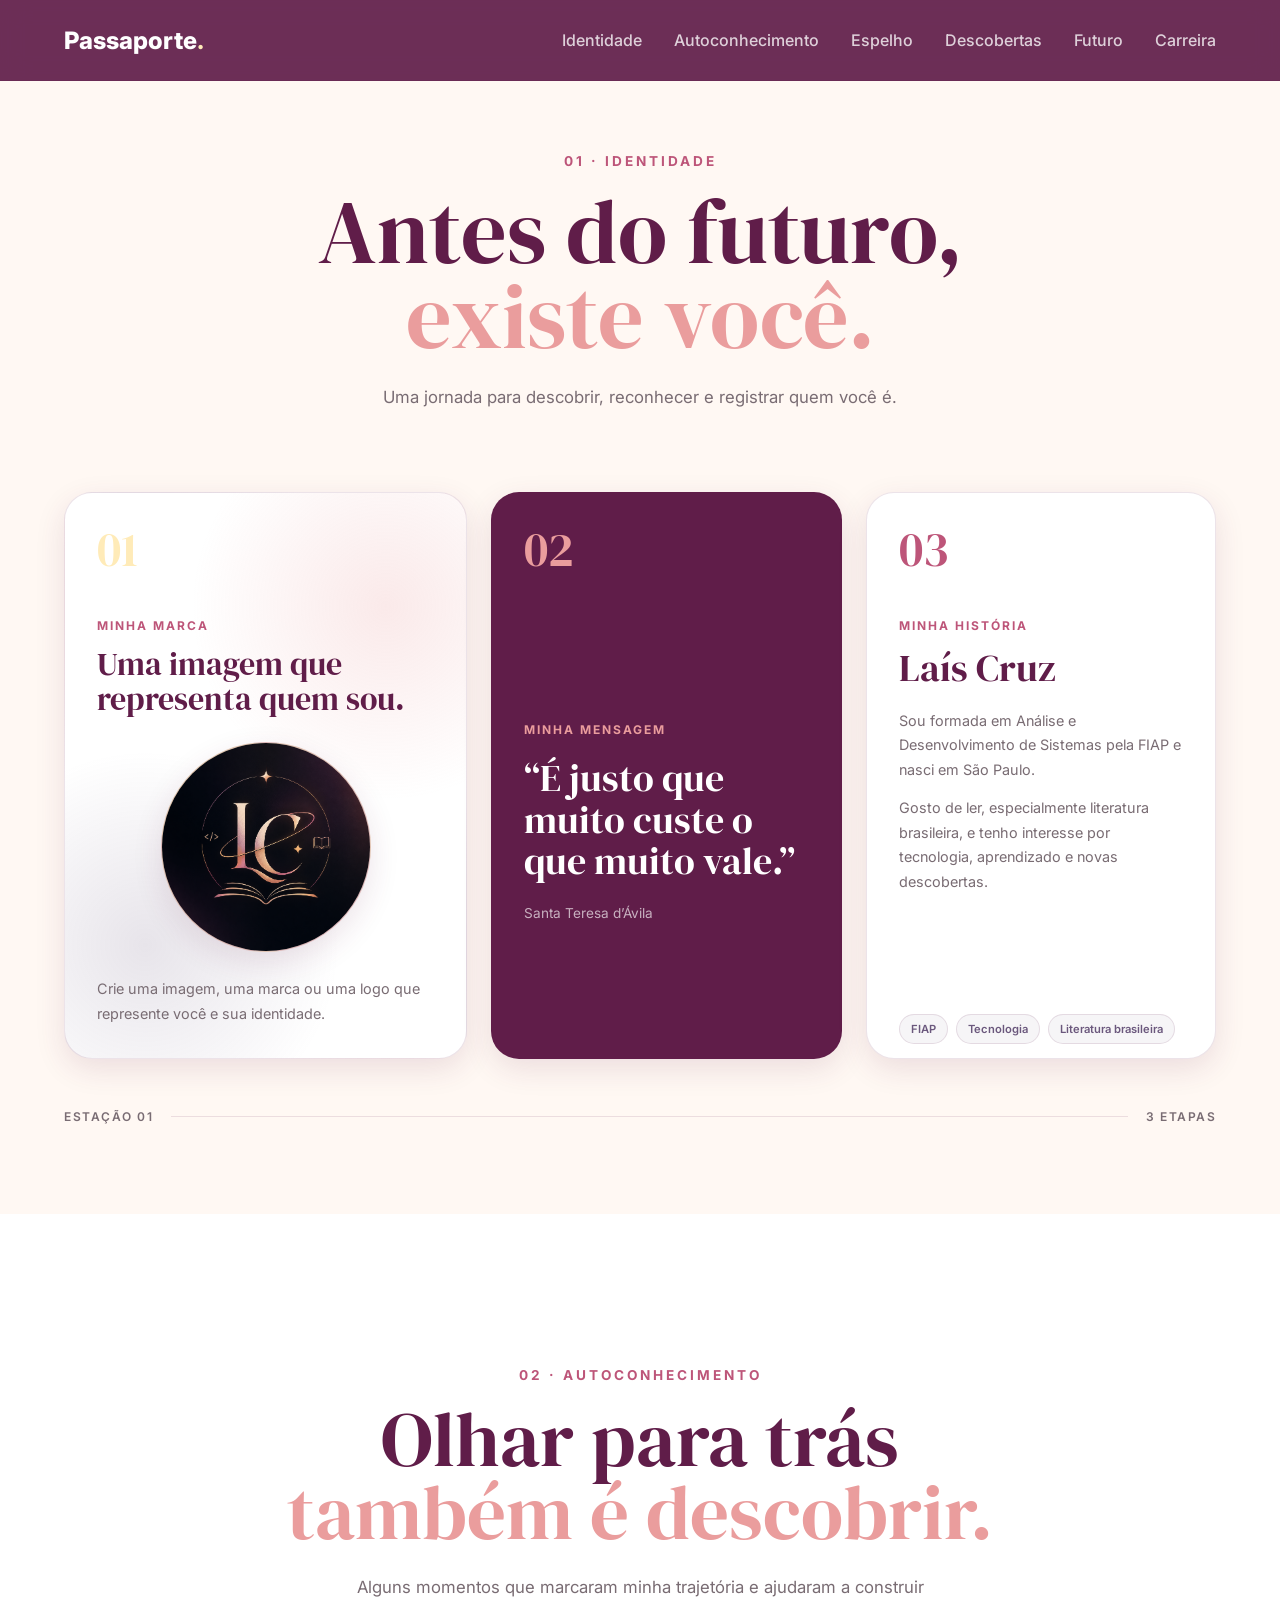
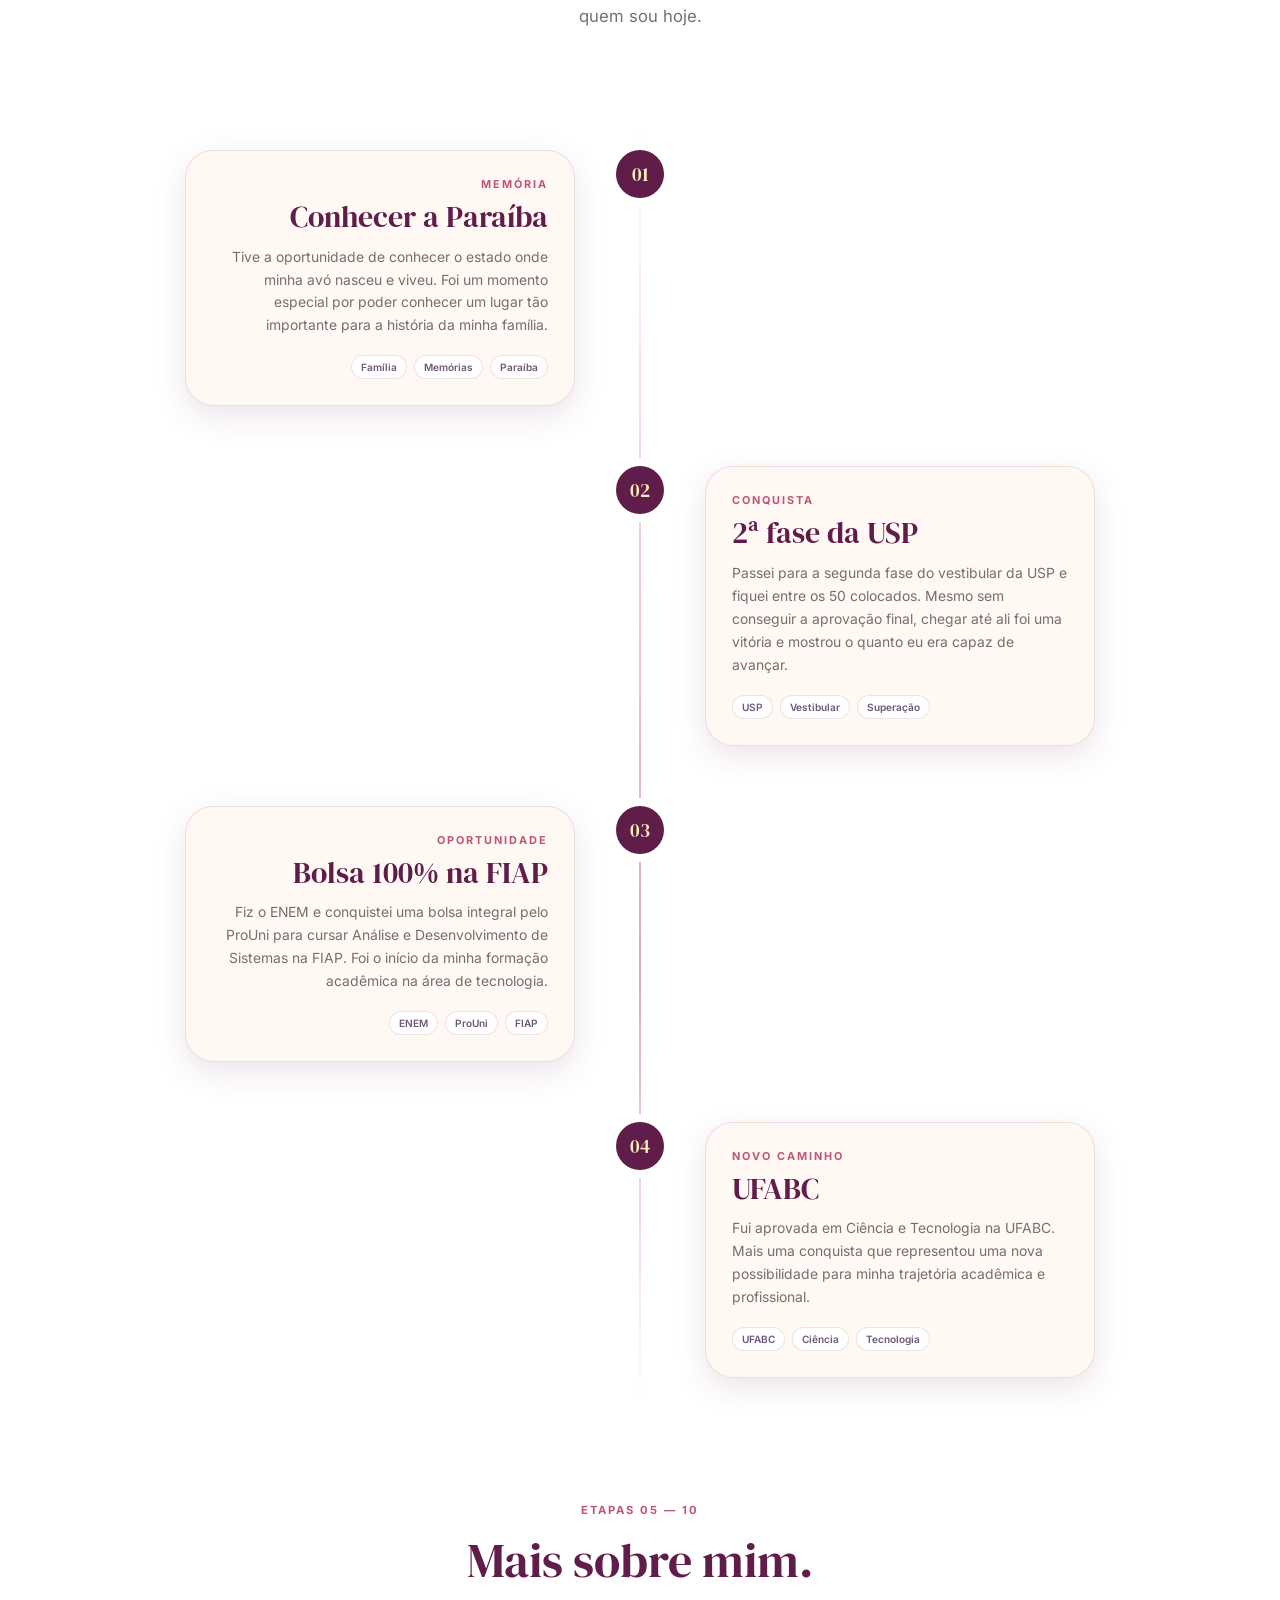
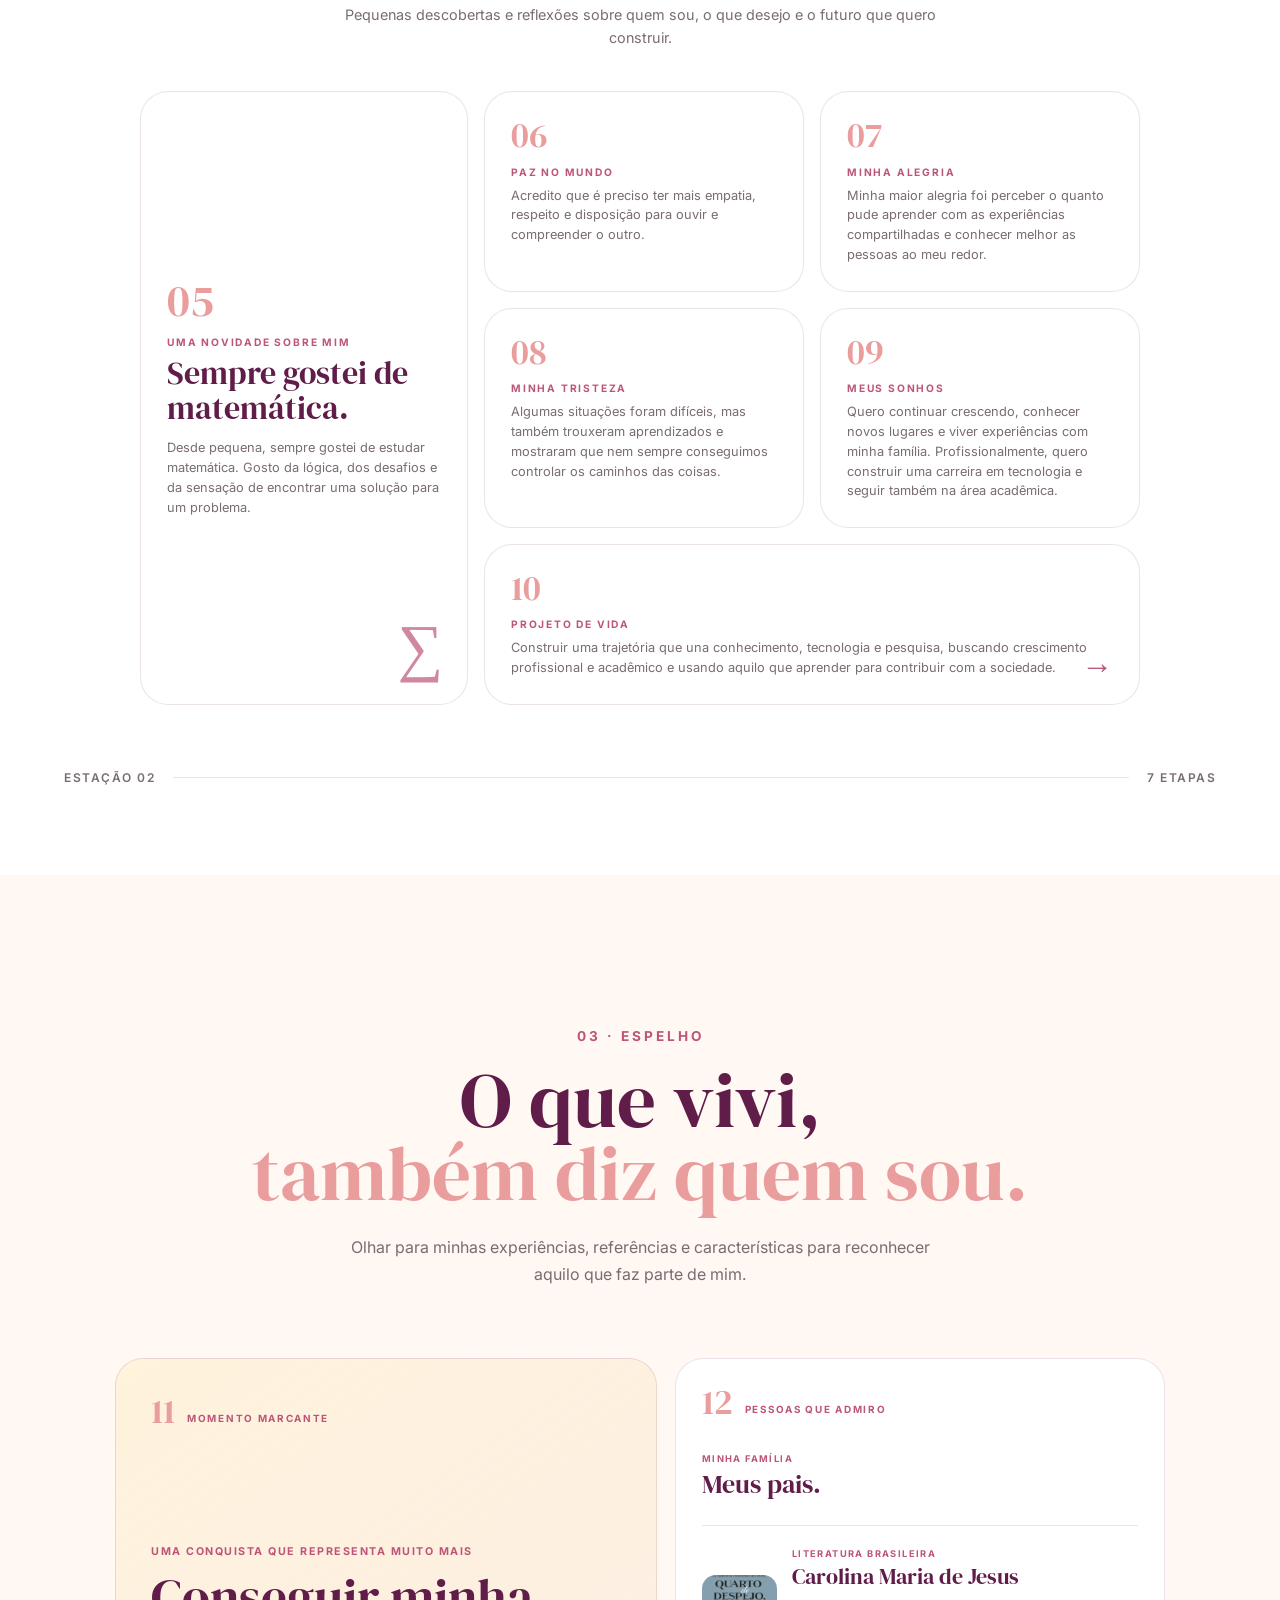
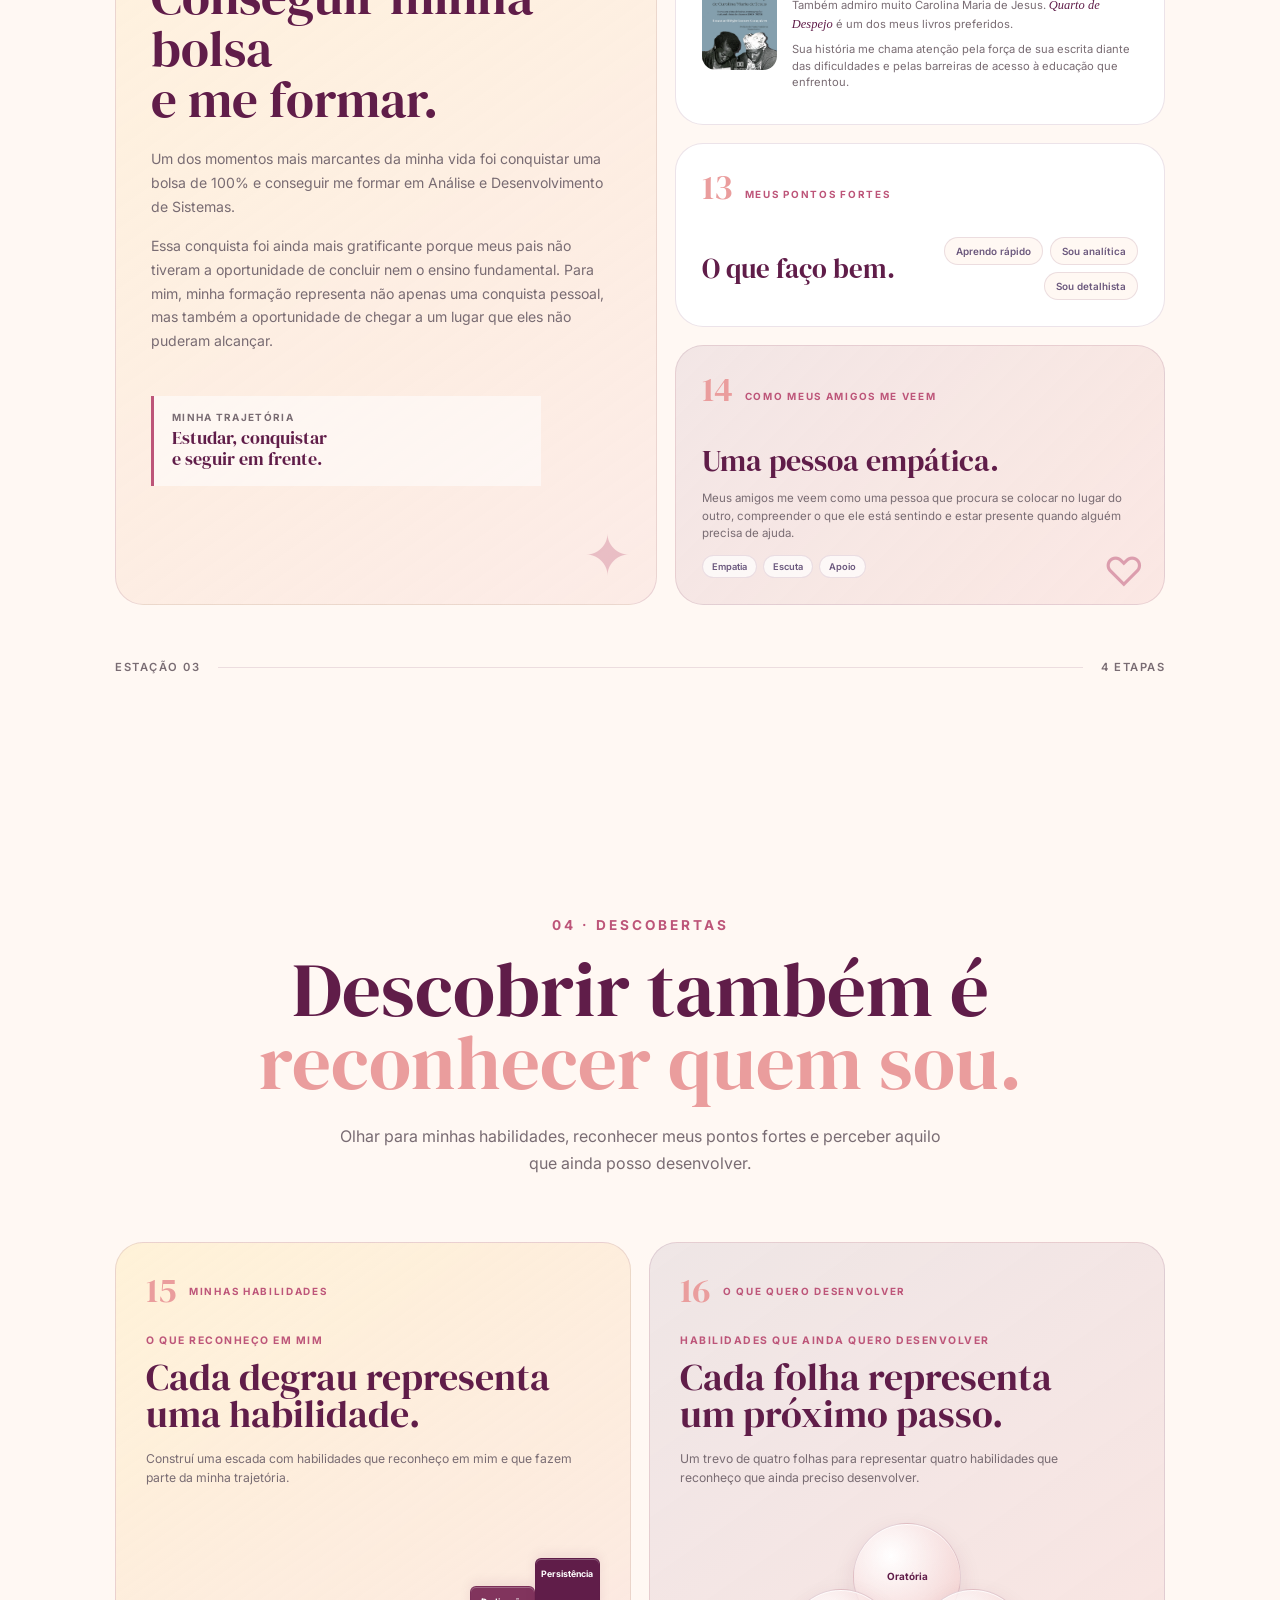
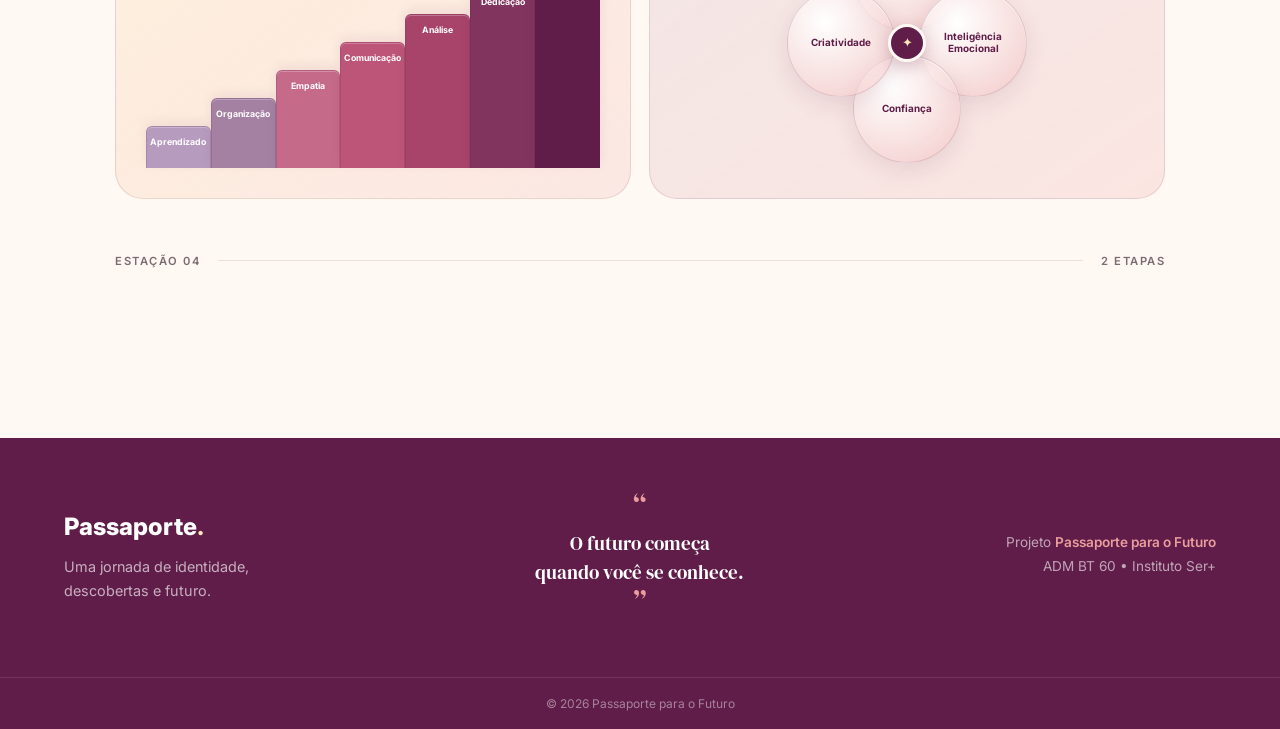
==== commit 91d81cf1: "feat: added discoveries section" ====
--- a/index.html
+++ b/index.html
@@ -25,6 +25,7 @@
     <link rel="stylesheet" href="src/css/identity.css">
     <link rel="stylesheet" href="src/css/self-discovery.css">
     <link rel="stylesheet" href="src/css/reflection.css">
+    <link rel="stylesheet" href="src/css/discoveries.css">
 </head>
 
 <body>
@@ -77,6 +78,7 @@
         <div id="identity-container"></div>
         <div id="self-discovery-container"></div>
         <div id="reflection-container"></div>
+        <div id="discoveries-container"></div>
     </main>
 
 
--- a/src/css/discoveries.css
+++ b/src/css/discoveries.css
@@ -0,0 +1,473 @@
+.discoveries {
+    min-height: 100vh;
+    padding: 150px 0 90px;
+    background: var(--color-bg);
+}
+
+.discoveries-header {
+    max-width: 800px;
+    margin: 0 auto 65px;
+    text-align: center;
+}
+
+.discoveries-subtitle {
+    display: inline-block;
+    margin-bottom: 20px;
+    color: var(--color-secondary);
+    font-size: .85rem;
+    font-weight: 700;
+    text-transform: uppercase;
+    letter-spacing: 3px;
+}
+
+.discoveries-header h1 {
+    margin-bottom: 24px;
+    color: var(--color-primary);
+    font-family: 'DM Serif Display', serif;
+    font-size: clamp(3rem, 6vw, 5.2rem);
+    font-weight: 400;
+    line-height: .95;
+}
+
+.discoveries-header h1 span {
+    color: var(--color-accent);
+}
+
+.discoveries-header p {
+    max-width: 620px;
+    margin: auto;
+    color: var(--color-muted);
+    font-size: 1rem;
+    line-height: 1.7;
+}
+
+.discoveries-grid {
+    display: grid;
+    grid-template-columns: 1fr 1fr;
+    gap: 18px;
+    max-width: 1050px;
+    margin: auto;
+}
+
+.discoveries-card {
+    position: relative;
+    min-height: 530px;
+    padding: 30px;
+    overflow: hidden;
+    border: 1px solid var(--border-color);
+    border-radius: var(--radius-lg);
+    background: var(--color-surface);
+    transition: var(--transition);
+}
+
+.discoveries-card:hover {
+    transform: translateY(-4px);
+    box-shadow: var(--shadow-lg);
+}
+
+.discoveries-card-top {
+    display: flex;
+    align-items: center;
+    gap: 12px;
+    margin-bottom: 25px;
+}
+
+.discoveries-number {
+    color: var(--color-accent);
+    font-family: 'DM Serif Display', serif;
+    font-size: 2.2rem;
+    line-height: 1;
+}
+
+.discoveries-label {
+    color: var(--color-secondary);
+    font-size: .62rem;
+    font-weight: 700;
+    text-transform: uppercase;
+    letter-spacing: 1.7px;
+}
+
+.discoveries-skills {
+    background:
+        linear-gradient(
+            145deg,
+            rgba(255, 235, 184, .45),
+            rgba(234, 157, 157, .18)
+        );
+}
+
+.discoveries-development {
+    background:
+        linear-gradient(
+            145deg,
+            rgba(140, 120, 155, .14),
+            rgba(234, 157, 157, .20)
+        );
+}
+
+.discoveries-content {
+    display: flex;
+    height: calc(100% - 60px);
+    flex-direction: column;
+}
+
+.discoveries-text {
+    position: relative;
+    z-index: 2;
+}
+
+.discoveries-eyebrow {
+    display: block;
+    margin-bottom: 12px;
+    color: var(--color-secondary);
+    font-size: .65rem;
+    font-weight: 700;
+    text-transform: uppercase;
+    letter-spacing: 1.5px;
+}
+
+.discoveries-text h2 {
+    margin-bottom: 15px;
+    color: var(--color-primary);
+    font-family: 'DM Serif Display', serif;
+    font-size: 2.35rem;
+    font-weight: 400;
+    line-height: 1;
+}
+
+.discoveries-text p {
+    max-width: 430px;
+    color: var(--color-muted);
+    font-size: .76rem;
+    line-height: 1.6;
+}
+
+.discoveries-staircase {
+    position: relative;
+    flex: 1;
+    min-height: 250px;
+    margin-top: 25px;
+    padding-top: 10px;
+}
+
+.discoveries-staircase::before {
+    content: "";
+    position: absolute;
+    right: 0;
+    bottom: 0;
+    left: 0;
+    height: 2px;
+    background: var(--color-primary);
+    opacity: .18;
+}
+
+.stair {
+    position: absolute;
+    bottom: 0;
+    display: flex;
+    align-items: flex-start;
+    justify-content: center;
+    box-sizing: border-box;
+    padding: 10px 5px;
+    border: 1px solid rgba(96, 29, 73, .16);
+    border-bottom: 0;
+    border-radius: 6px 6px 0 0;
+    color: var(--color-white);
+    box-shadow:
+        inset 0 1px 0 rgba(255, 255, 255, .25),
+        0 -4px 12px rgba(96, 29, 73, .08);
+    transition: var(--transition);
+}
+
+.stair:hover {
+    transform: translateY(-5px);
+    box-shadow:
+        inset 0 1px 0 rgba(255, 255, 255, .4),
+        0 -8px 18px rgba(96, 29, 73, .15);
+}
+
+.stair span {
+    position: relative;
+    z-index: 2;
+    color: var(--color-white);
+    font-size: .55rem;
+    font-weight: 700;
+    line-height: 1.15;
+    text-align: center;
+}
+
+.stair-1 {
+    left: 0;
+    width: 14.28%;
+    height: 42px;
+    background: #B69BBE;
+}
+
+.stair-2 {
+    left: 14.28%;
+    width: 14.28%;
+    height: 70px;
+    background: #A481A2;
+}
+
+.stair-3 {
+    left: 28.56%;
+    width: 14.28%;
+    height: 98px;
+    background: #C66A89;
+}
+
+.stair-4 {
+    left: 42.84%;
+    width: 14.28%;
+    height: 126px;
+    background: #BD5579;
+}
+
+.stair-5 {
+    left: 57.12%;
+    width: 14.28%;
+    height: 154px;
+    background: #A8446A;
+}
+
+.stair-6 {
+    left: 71.40%;
+    width: 14.28%;
+    height: 182px;
+    background: #81345D;
+}
+
+.stair-7 {
+    left: 85.68%;
+    width: 14.28%;
+    height: 210px;
+    background: var(--color-primary);
+}
+
+.discoveries-clover {
+    position: relative;
+    width: 250px;
+    height: 250px;
+    margin: 30px auto 0;
+}
+
+.clover-leaf {
+    position: absolute;
+    width: 108px;
+    height: 108px;
+    display: flex;
+    align-items: center;
+    justify-content: center;
+    box-sizing: border-box;
+    border: 1px solid rgba(96, 29, 73, .14);
+    border-radius: 50%;
+    background:
+        radial-gradient(
+            circle at 35% 30%,
+            rgba(255, 255, 255, .98),
+            rgba(234, 157, 157, .38)
+        );
+    box-shadow:
+        0 8px 22px rgba(96, 29, 73, .10),
+        inset 0 1px 0 rgba(255, 255, 255, .75);
+    transition: var(--transition);
+}
+
+.clover-leaf:hover {
+    scale: 1.06;
+    box-shadow:
+        0 12px 28px rgba(96, 29, 73, .16),
+        inset 0 1px 0 rgba(255, 255, 255, .85);
+}
+
+.clover-leaf span {
+    position: relative;
+    z-index: 3;
+    max-width: 72px;
+    color: var(--color-primary);
+    font-size: .62rem;
+    font-weight: 700;
+    line-height: 1.2;
+    text-align: center;
+}
+
+.clover-top {
+    top: 5px;
+    left: 71px;
+}
+
+.clover-right {
+    top: 71px;
+    right: 5px;
+}
+
+.clover-bottom {
+    bottom: 5px;
+    left: 71px;
+}
+
+.clover-left {
+    top: 71px;
+    left: 5px;
+}
+
+.clover-center {
+    position: absolute;
+    top: 50%;
+    left: 50%;
+    z-index: 5;
+    width: 38px;
+    height: 38px;
+    display: flex;
+    align-items: center;
+    justify-content: center;
+    transform: translate(-50%, -50%);
+    border: 3px solid var(--color-bg);
+    border-radius: 50%;
+    background: var(--color-primary);
+    color: var(--color-highlight);
+    font-size: .8rem;
+    box-shadow: 0 5px 15px rgba(96, 29, 73, .22);
+}
+
+.discoveries-footer {
+    display: flex;
+    align-items: center;
+    gap: 18px;
+    max-width: 1050px;
+    margin: 55px auto 0;
+    color: var(--color-muted);
+    font-size: .7rem;
+    font-weight: 600;
+    text-transform: uppercase;
+    letter-spacing: 1.5px;
+}
+
+.discoveries-line {
+    flex: 1;
+    height: 1px;
+    background: var(--border-color);
+}
+
+@media (max-width: 900px) {
+
+    .discoveries-grid {
+        grid-template-columns: 1fr;
+    }
+
+    .discoveries-card {
+        min-height: 500px;
+    }
+
+}
+
+@media (max-width: 600px) {
+
+    .discoveries {
+        padding: 120px 0 60px;
+    }
+
+    .discoveries-header {
+        margin-bottom: 50px;
+    }
+
+    .discoveries-header h1 {
+        font-size: clamp(2.7rem, 13vw, 4rem);
+    }
+
+    .discoveries-card {
+        padding: 24px;
+    }
+
+    .discoveries-text h2 {
+        font-size: 2rem;
+    }
+
+    .discoveries-staircase {
+        min-height: 190px;
+    }
+
+    .stair {
+        padding: 7px 3px;
+    }
+
+    .stair span {
+        font-size: .45rem;
+    }
+
+    .stair-1 {
+        height: 32px;
+    }
+
+    .stair-2 {
+        height: 55px;
+    }
+
+    .stair-3 {
+        height: 78px;
+    }
+
+    .stair-4 {
+        height: 101px;
+    }
+
+    .stair-5 {
+        height: 124px;
+    }
+
+    .stair-6 {
+        height: 147px;
+    }
+
+    .stair-7 {
+        height: 170px;
+    }
+
+    .discoveries-clover {
+        width: 220px;
+        height: 220px;
+        margin-top: 20px;
+    }
+
+    .clover-leaf {
+        width: 92px;
+        height: 92px;
+    }
+
+    .clover-top,
+    .clover-bottom {
+        left: 64px;
+    }
+
+    .clover-right,
+    .clover-left {
+        top: 64px;
+    }
+
+    .clover-top {
+        top: 5px;
+    }
+
+    .clover-right {
+        right: 5px;
+    }
+
+    .clover-bottom {
+        bottom: 5px;
+    }
+
+    .clover-left {
+        left: 5px;
+    }
+
+    .clover-center {
+        width: 32px;
+        height: 32px;
+    }
+
+    .discoveries-footer {
+        margin-top: 45px;
+    }
+
+}
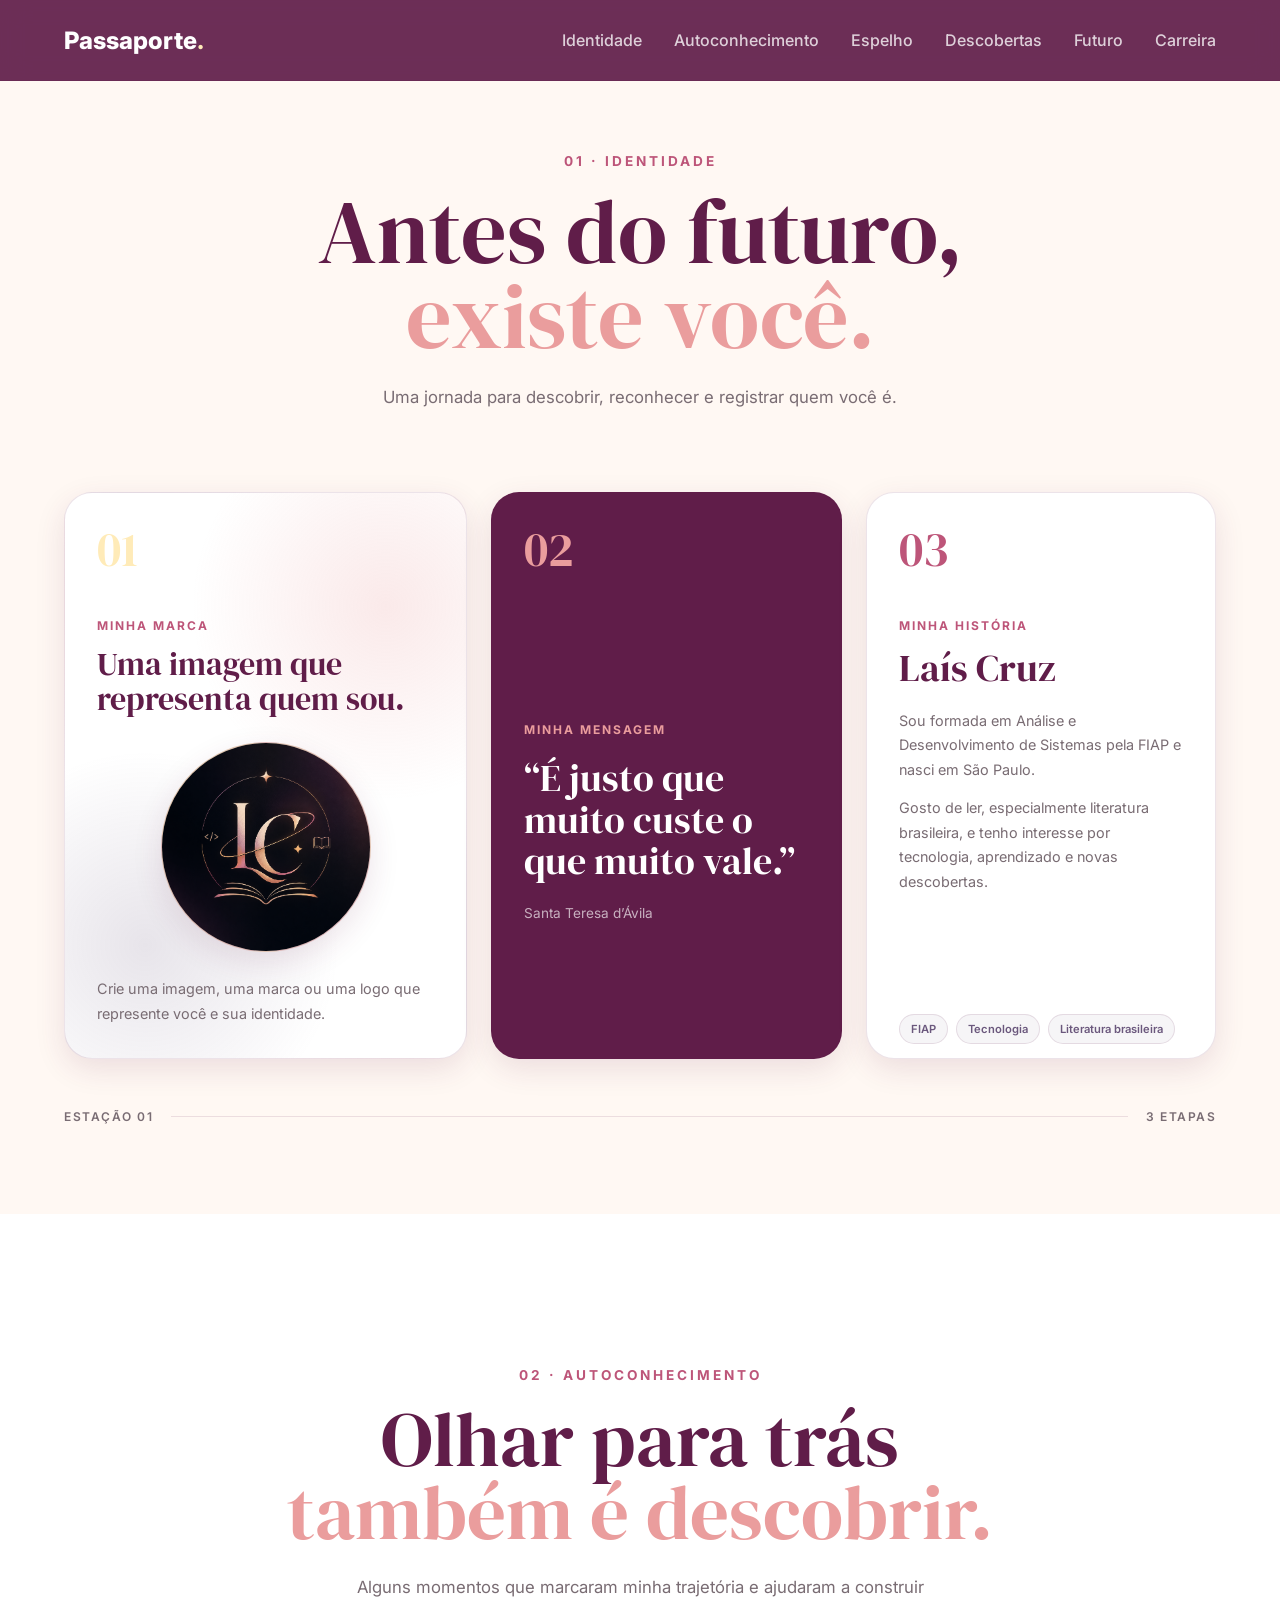
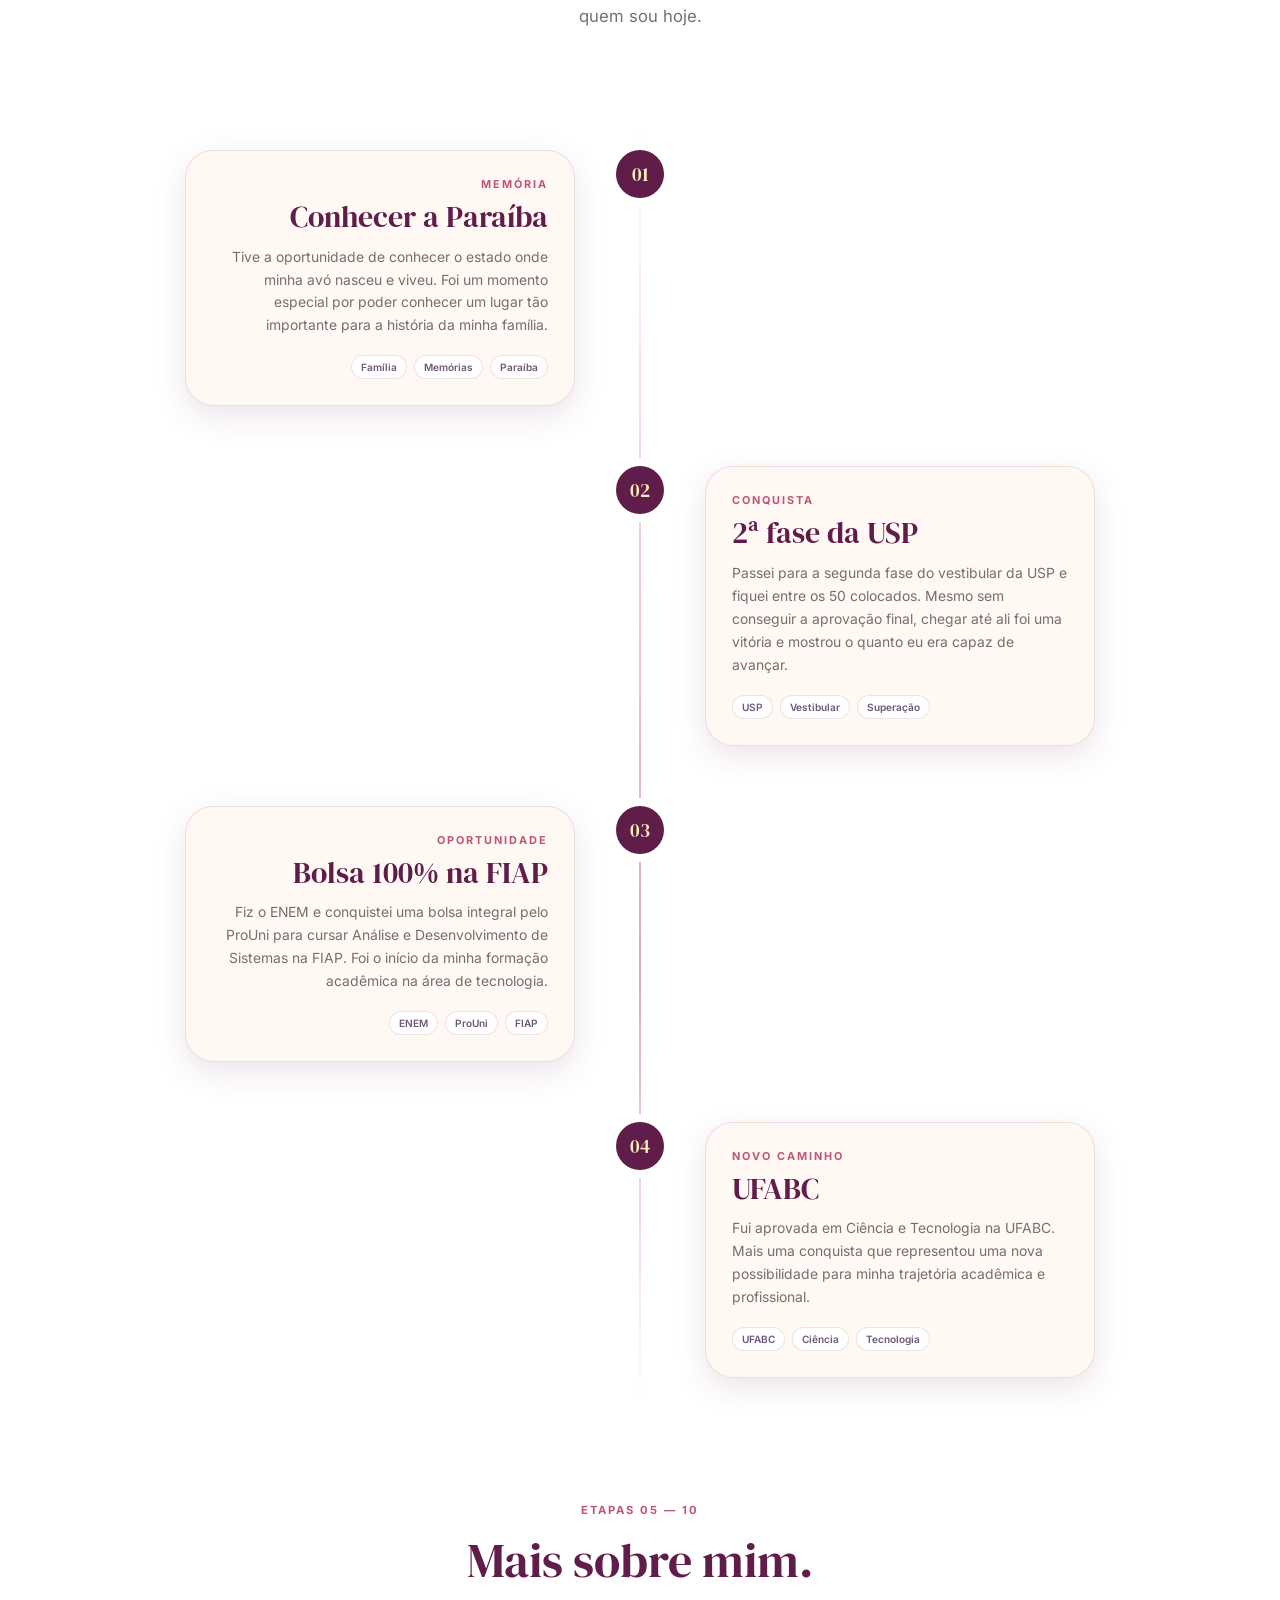
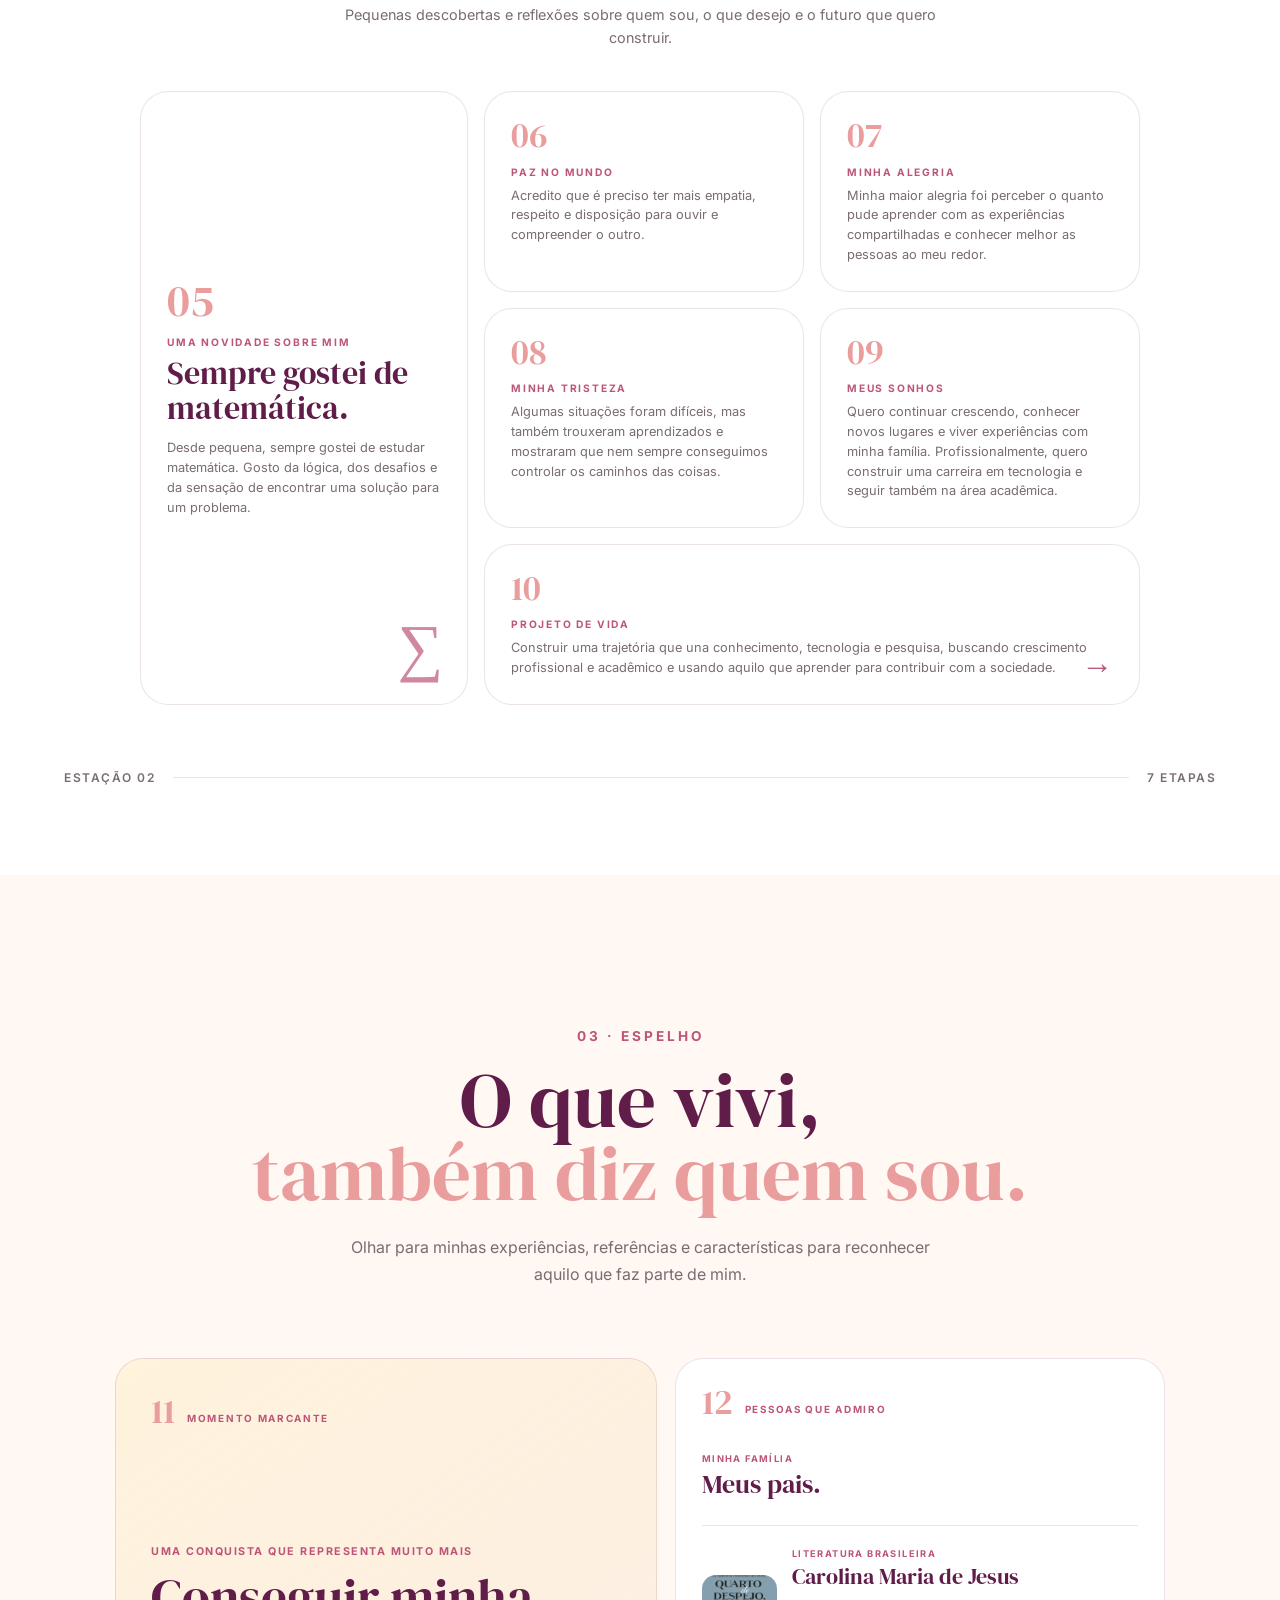
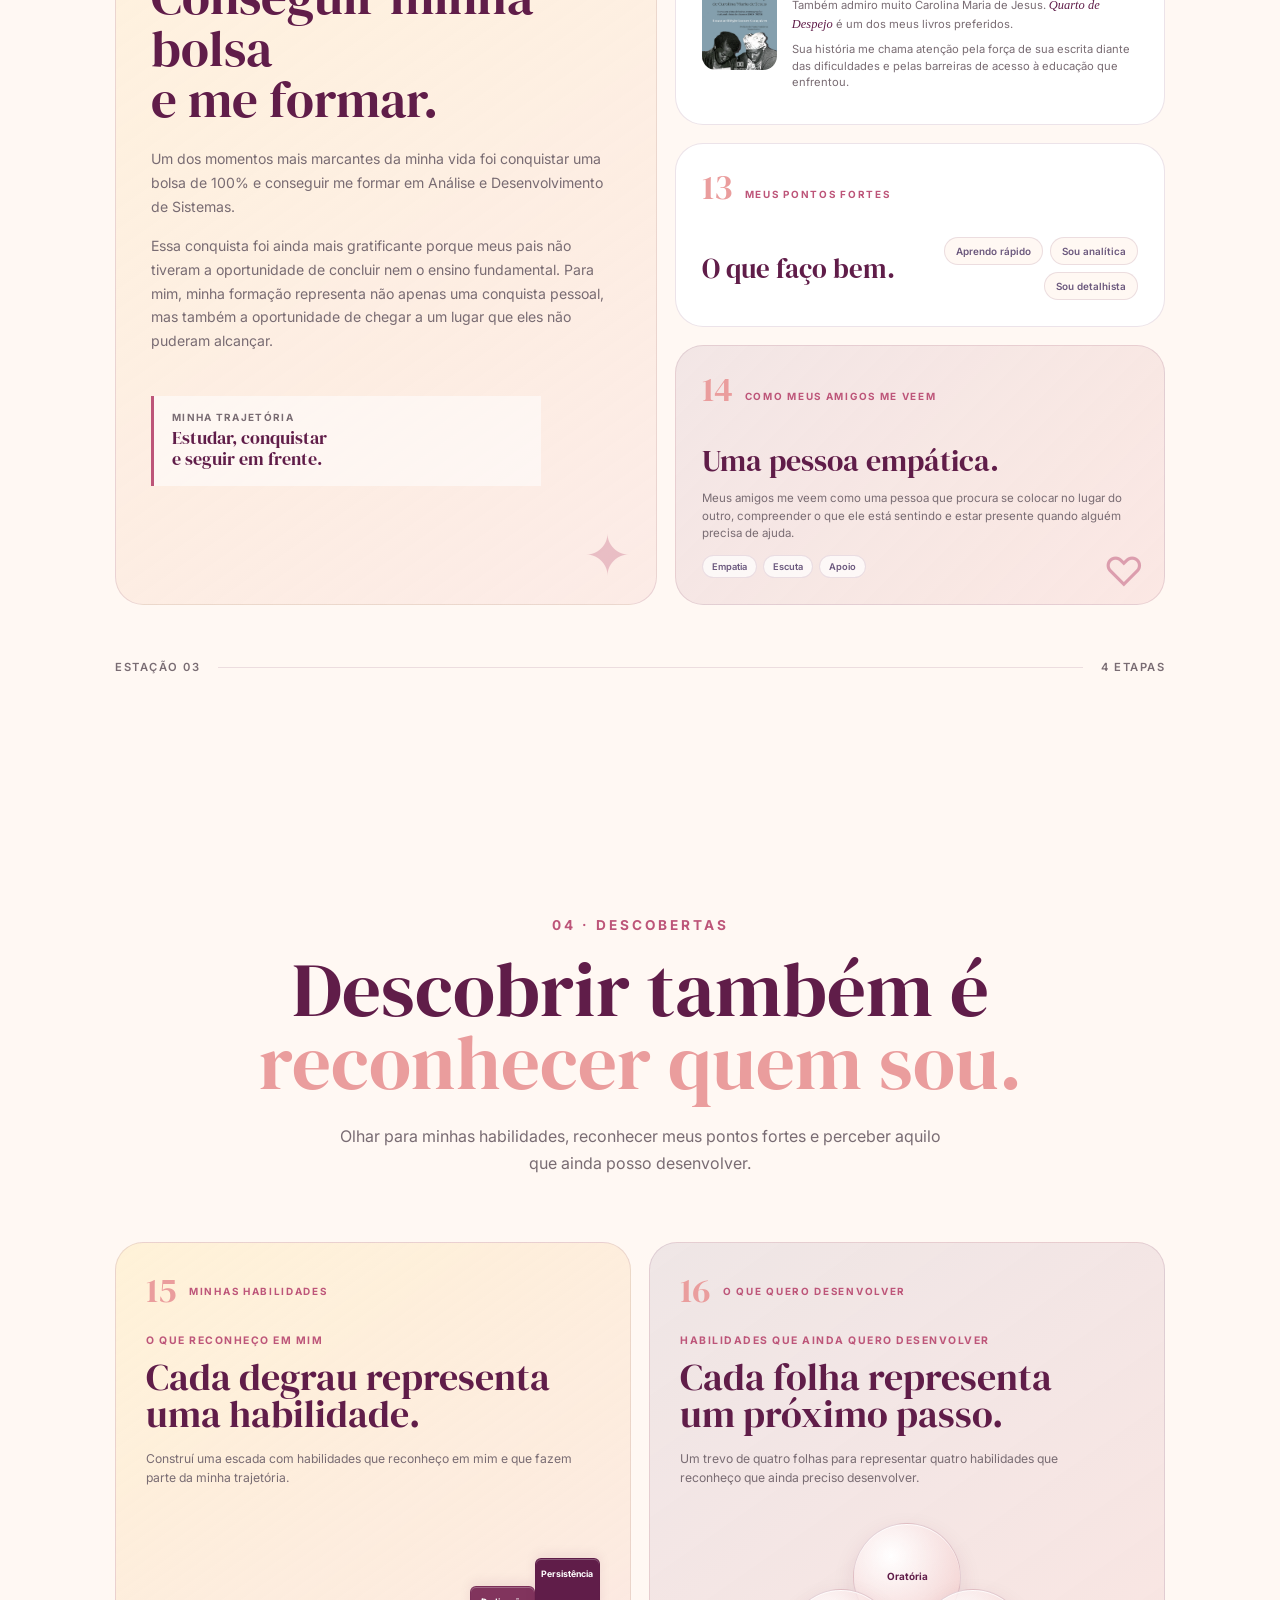
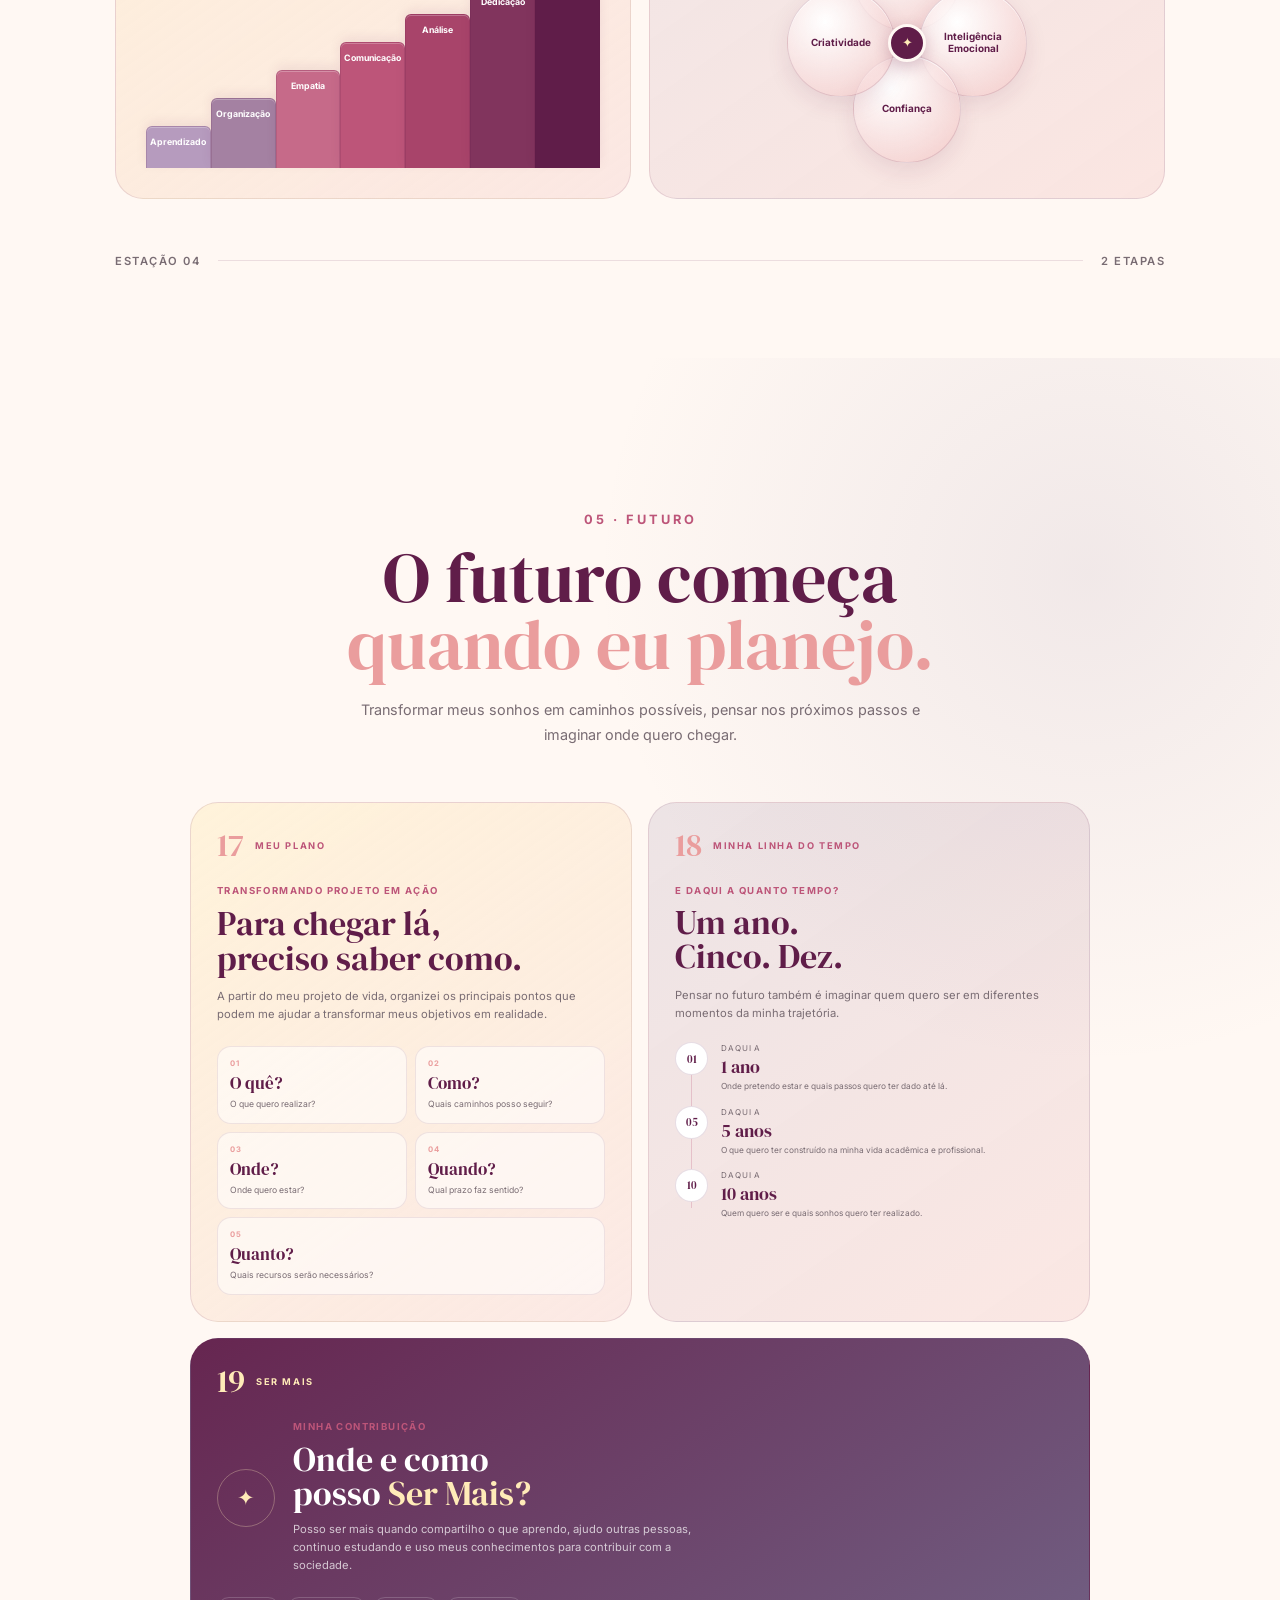
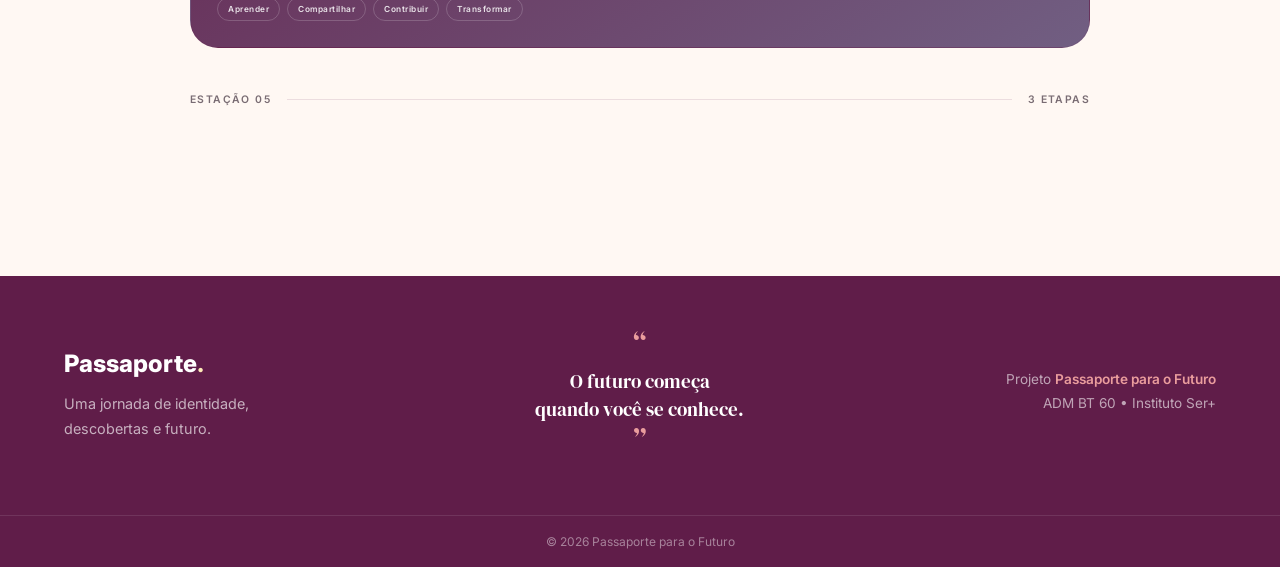
==== commit c3928f2a: "feat: added future section" ====
--- a/index.html
+++ b/index.html
@@ -26,6 +26,7 @@
     <link rel="stylesheet" href="src/css/self-discovery.css">
     <link rel="stylesheet" href="src/css/reflection.css">
     <link rel="stylesheet" href="src/css/discoveries.css">
+    <link rel="stylesheet" href="src/css/future.css">
 </head>
 
 <body>
@@ -79,6 +80,7 @@
         <div id="self-discovery-container"></div>
         <div id="reflection-container"></div>
         <div id="discoveries-container"></div>
+        <div id="future-container"></div>
     </main>
 
 
--- a/src/css/future.css
+++ b/src/css/future.css
@@ -0,0 +1,513 @@
+.future {
+    min-height: 100vh;
+    padding: 150px 0 90px;
+    background:
+        radial-gradient(circle at 85% 15%,
+            rgba(140, 120, 155, .12),
+            transparent 30%),
+        var(--color-bg);
+}
+
+.future-header {
+    max-width: 720px;
+    margin: 0 auto 55px;
+    text-align: center;
+}
+
+.future-subtitle {
+    display: inline-block;
+    margin-bottom: 18px;
+    color: var(--color-secondary);
+    font-size: .8rem;
+    font-weight: 700;
+    text-transform: uppercase;
+    letter-spacing: 3px;
+}
+
+.future-header h1 {
+    margin-bottom: 20px;
+    color: var(--color-primary);
+    font-family: 'DM Serif Display', serif;
+    font-size: clamp(2.8rem, 5.5vw, 4.6rem);
+    font-weight: 400;
+    line-height: .95;
+}
+
+.future-header h1 span {
+    color: var(--color-accent);
+}
+
+.future-header p {
+    max-width: 580px;
+    margin: auto;
+    color: var(--color-muted);
+    font-size: .9rem;
+    line-height: 1.7;
+}
+
+.future-grid {
+    display: grid;
+    grid-template-columns: 1fr 1fr;
+    grid-template-rows: auto auto;
+    gap: 16px;
+    max-width: 900px;
+    margin: auto;
+}
+
+.future-card {
+    position: relative;
+    overflow: hidden;
+    min-height: 390px;
+    padding: 26px;
+    border: 1px solid var(--border-color);
+    border-radius: var(--radius-lg);
+    background: var(--color-surface);
+    transition: var(--transition);
+}
+
+.future-card:hover {
+    transform: translateY(-4px);
+    box-shadow: var(--shadow-lg);
+}
+
+.future-card-top {
+    display: flex;
+    align-items: center;
+    gap: 11px;
+    margin-bottom: 24px;
+}
+
+.future-number {
+    color: var(--color-accent);
+    font-family: 'DM Serif Display', serif;
+    font-size: 2rem;
+    line-height: 1;
+}
+
+.future-label {
+    color: var(--color-secondary);
+    font-size: .58rem;
+    font-weight: 700;
+    text-transform: uppercase;
+    letter-spacing: 1.6px;
+}
+
+.future-plan {
+    grid-column: 1;
+    grid-row: 1;
+    background:
+        linear-gradient(145deg,
+            rgba(255, 235, 184, .42),
+            rgba(234, 157, 157, .16));
+}
+
+.future-plan-content {
+    display: flex;
+    flex-direction: column;
+}
+
+.future-plan-intro {
+    position: relative;
+    z-index: 2;
+}
+
+.future-eyebrow {
+    display: block;
+    margin-bottom: 10px;
+    color: var(--color-secondary);
+    font-size: .6rem;
+    font-weight: 700;
+    text-transform: uppercase;
+    letter-spacing: 1.4px;
+}
+
+.future-plan-intro h2,
+.future-timeline-content h2,
+.future-sermais-content h2 {
+    margin-bottom: 13px;
+    color: var(--color-primary);
+    font-family: 'DM Serif Display', serif;
+    font-size: 2.15rem;
+    font-weight: 400;
+    line-height: 1;
+}
+
+.future-plan-intro p,
+.future-timeline-content>p,
+.future-sermais-content p {
+    max-width: 400px;
+    color: var(--color-muted);
+    font-size: .7rem;
+    line-height: 1.6;
+}
+
+.future-questions {
+    display: grid;
+    grid-template-columns: repeat(2, 1fr);
+    gap: 8px;
+    margin-top: 22px;
+}
+
+.future-question {
+    position: relative;
+    min-height: 76px;
+    padding: 12px;
+    box-sizing: border-box;
+    border: 1px solid rgba(96, 29, 73, .10);
+    border-radius: 14px;
+    background: rgba(255, 255, 255, .55);
+    transition: var(--transition);
+}
+
+.future-question:last-child {
+    grid-column: span 2;
+}
+
+.future-question:hover {
+    transform: translateY(-3px);
+    background: rgba(255, 255, 255, .8);
+}
+
+.future-question span {
+    display: block;
+    margin-bottom: 4px;
+    color: var(--color-accent);
+    font-size: .48rem;
+    font-weight: 700;
+    letter-spacing: 1px;
+}
+
+.future-question strong {
+    display: block;
+    margin-bottom: 4px;
+    color: var(--color-primary);
+    font-family: 'DM Serif Display', serif;
+    font-size: 1.05rem;
+    font-weight: 400;
+}
+
+.future-question p {
+    margin: 0;
+    color: var(--color-muted);
+    font-size: .54rem;
+    line-height: 1.35;
+}
+
+.future-timeline {
+    grid-column: 2;
+    grid-row: 1;
+    background:
+        linear-gradient(145deg,
+            rgba(140, 120, 155, .16),
+            rgba(234, 157, 157, .18));
+}
+
+.future-timeline-content {
+    position: relative;
+    z-index: 2;
+}
+
+.future-timeline-content h2 {
+    font-size: 2.1rem;
+}
+
+.future-timeline-content>p {
+    margin-bottom: 20px;
+}
+
+.future-years {
+    position: relative;
+    display: flex;
+    flex-direction: column;
+    gap: 13px;
+}
+
+.future-years::before {
+    content: "";
+    position: absolute;
+    top: 11px;
+    bottom: 11px;
+    left: 16px;
+    width: 1px;
+    background: var(--color-secondary);
+    opacity: .25;
+}
+
+.future-year {
+    position: relative;
+    display: flex;
+    align-items: flex-start;
+    gap: 13px;
+}
+
+.future-year-marker {
+    position: relative;
+    z-index: 2;
+    width: 33px;
+    height: 33px;
+    flex: 0 0 33px;
+    display: flex;
+    align-items: center;
+    justify-content: center;
+    border: 1px solid rgba(96, 29, 73, .15);
+    border-radius: 50%;
+    background: var(--color-surface);
+    color: var(--color-primary);
+    font-family: 'DM Serif Display', serif;
+    font-size: .7rem;
+}
+
+.future-year-text {
+    padding-top: 1px;
+}
+
+.future-year-text span {
+    display: block;
+    margin-bottom: 1px;
+    color: var(--color-muted);
+    font-size: .5rem;
+    text-transform: uppercase;
+    letter-spacing: .9px;
+}
+
+.future-year-text strong {
+    display: block;
+    margin-bottom: 2px;
+    color: var(--color-primary);
+    font-family: 'DM Serif Display', serif;
+    font-size: 1.15rem;
+    font-weight: 400;
+}
+
+.future-year-text p {
+    margin: 0;
+    color: var(--color-muted);
+    font-size: .52rem;
+    line-height: 1.35;
+}
+
+.future-sermais {
+    grid-column: 1 / -1;
+    grid-row: 2;
+    min-height: 250px;
+    background:
+        linear-gradient(145deg,
+            rgba(96, 29, 73, .96),
+            rgba(107, 88, 125, .96));
+}
+
+.future-sermais .future-number,
+.future-sermais .future-label {
+    color: var(--color-highlight);
+}
+
+.future-sermais-content {
+    position: relative;
+    z-index: 2;
+    display: grid;
+    grid-template-columns: auto minmax(0, 1fr);
+    gap: 18px;
+    align-items: center;
+    max-width: 520px;
+}
+
+.future-sermais-symbol {
+    display: flex;
+    align-items: center;
+    justify-content: center;
+    width: 58px;
+    height: 58px;
+    border: 1px solid rgba(255, 235, 184, .3);
+    border-radius: 50%;
+    color: var(--color-highlight);
+    font-size: 1.3rem;
+}
+
+.future-sermais-content h2 {
+    margin-bottom: 10px;
+    color: var(--color-white);
+    font-size: 2.15rem;
+}
+
+.future-sermais-content h2 span {
+    color: var(--color-highlight);
+}
+
+.future-sermais-content p {
+    max-width: 400px;
+    color: rgba(255, 255, 255, .72);
+}
+
+.future-sermais-words {
+    grid-column: 1 / -1;
+    display: flex;
+    flex-wrap: wrap;
+    gap: 7px;
+    margin-top: 4px;
+}
+
+.future-sermais-words span {
+    padding: 6px 10px;
+    border: 1px solid rgba(255, 255, 255, .18);
+    border-radius: 30px;
+    color: rgba(255, 255, 255, .85);
+    font-size: .52rem;
+    font-weight: 600;
+    letter-spacing: .5px;
+}
+
+.future-footer {
+    display: flex;
+    align-items: center;
+    gap: 16px;
+    max-width: 900px;
+    margin: 45px auto 0;
+    color: var(--color-muted);
+    font-size: .65rem;
+    font-weight: 600;
+    text-transform: uppercase;
+    letter-spacing: 1.4px;
+}
+
+.future-line {
+    flex: 1;
+    height: 1px;
+    background: var(--border-color);
+}
+
+@media (max-width: 900px) {
+
+    .future-grid {
+        grid-template-columns: 1fr;
+        grid-template-rows: auto;
+        max-width: 650px;
+    }
+
+    .future-plan,
+    .future-timeline,
+    .future-sermais {
+        grid-column: auto;
+        grid-row: auto;
+    }
+
+    .future-card {
+        min-height: 390px;
+    }
+
+    .future-sermais-content {
+        max-width: 520px;
+    }
+
+}
+
+@media (max-width: 600px) {
+
+    .future {
+        padding: 120px 0 60px;
+    }
+
+    .future-header {
+        margin-bottom: 45px;
+    }
+
+    .future-header h1 {
+        font-size: clamp(2.6rem, 13vw, 3.8rem);
+    }
+
+    .future-header p {
+        font-size: .82rem;
+    }
+
+    .future-card {
+        min-height: 0;
+        padding: 22px;
+    }
+
+    .future-card-top {
+        margin-bottom: 20px;
+    }
+
+    .future-number {
+        font-size: 1.9rem;
+    }
+
+    .future-plan-intro h2,
+    .future-timeline-content h2,
+    .future-sermais-content h2 {
+        font-size: 1.95rem;
+    }
+
+    .future-questions {
+        grid-template-columns: 1fr 1fr;
+        gap: 7px;
+        margin-top: 20px;
+    }
+
+    .future-question {
+        min-height: 78px;
+        padding: 11px;
+    }
+
+    .future-question:last-child {
+        grid-column: span 2;
+    }
+
+    .future-question strong {
+        font-size: .95rem;
+    }
+
+    .future-question p {
+        font-size: .5rem;
+    }
+
+    .future-years {
+        gap: 14px;
+    }
+
+    .future-year {
+        gap: 12px;
+    }
+
+    .future-year-marker {
+        width: 32px;
+        height: 32px;
+        flex-basis: 32px;
+    }
+
+    .future-year-text strong {
+        font-size: 1.1rem;
+    }
+
+    .future-year-text p {
+        font-size: .5rem;
+    }
+
+    .future-sermais {
+        min-height: 280px;
+    }
+
+    .future-sermais-content {
+        grid-template-columns: 1fr;
+        max-width: 100%;
+        text-align: center;
+    }
+
+    .future-sermais-symbol {
+        margin: 0 auto;
+    }
+
+    .future-sermais-content p {
+        max-width: 400px;
+        margin-left: auto;
+        margin-right: auto;
+    }
+
+    .future-sermais-words {
+        justify-content: center;
+    }
+
+    .future-footer {
+        margin-top: 40px;
+    }
+
+}
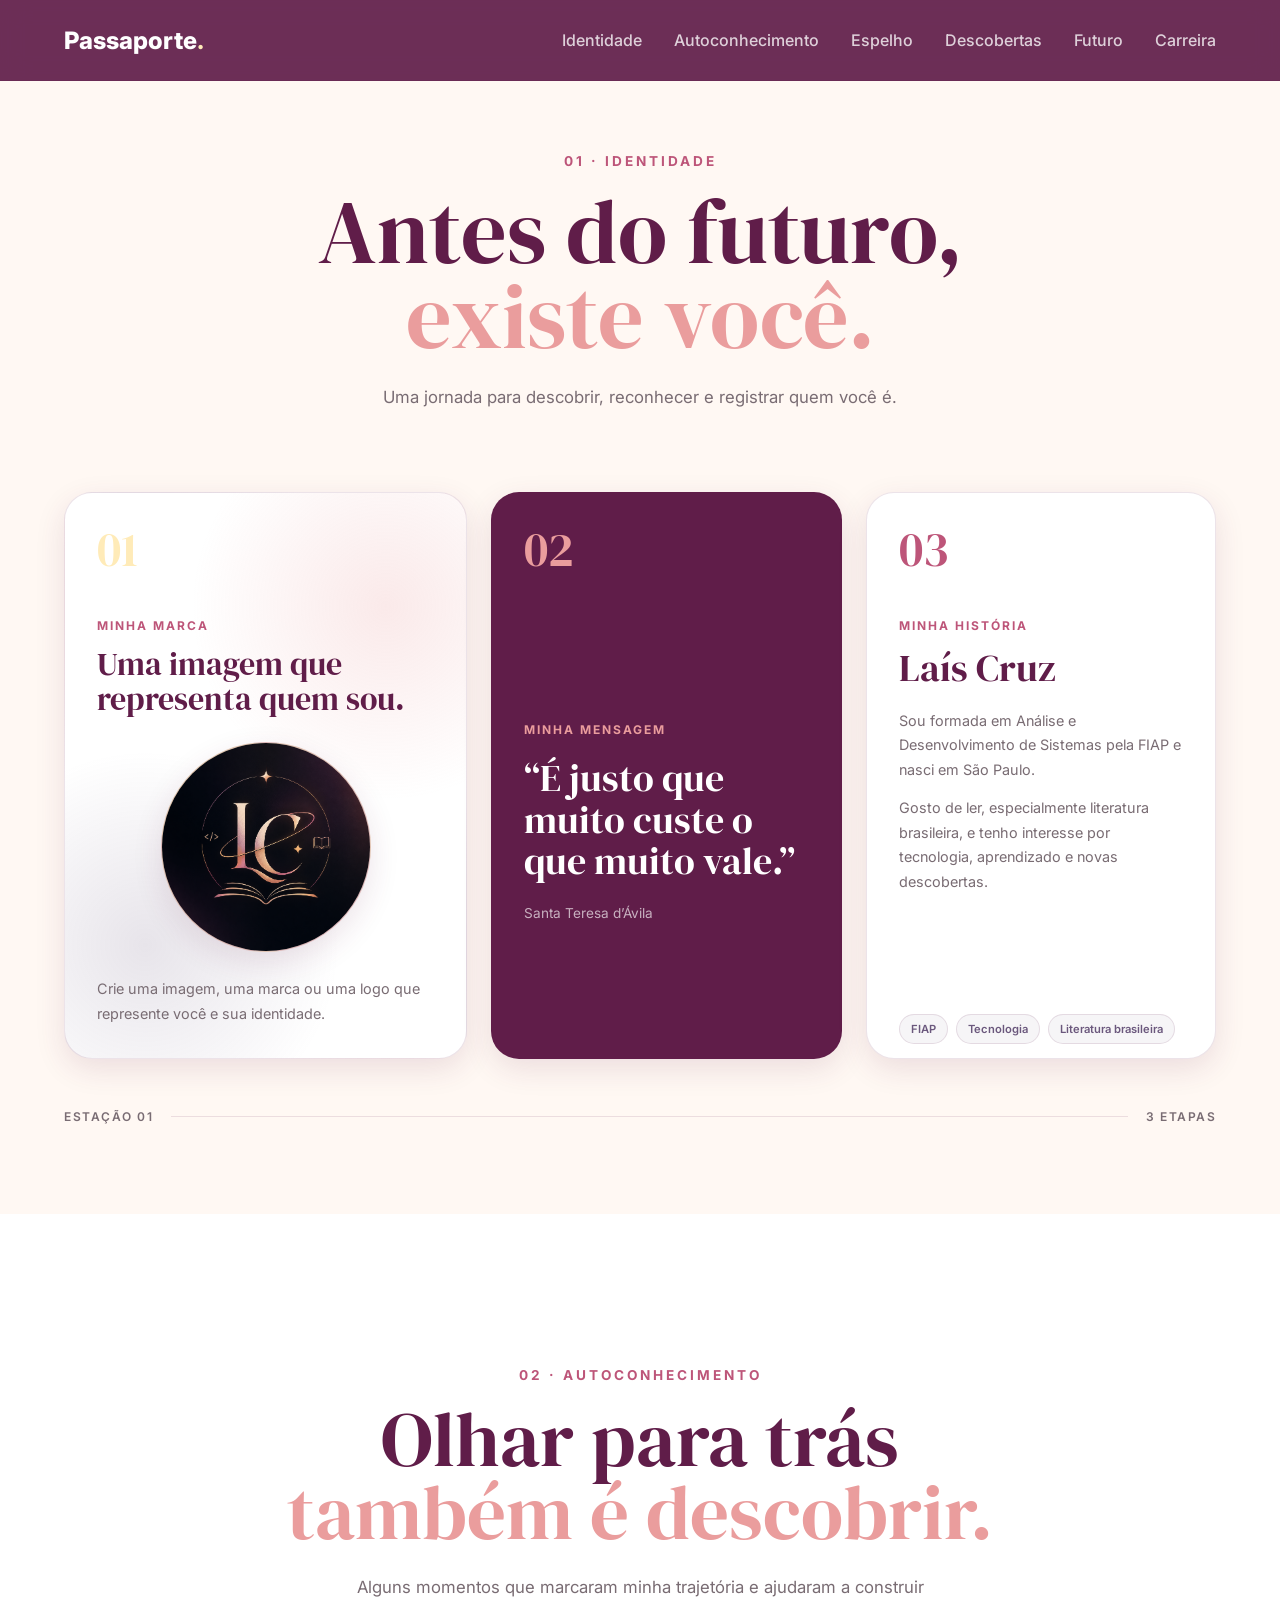
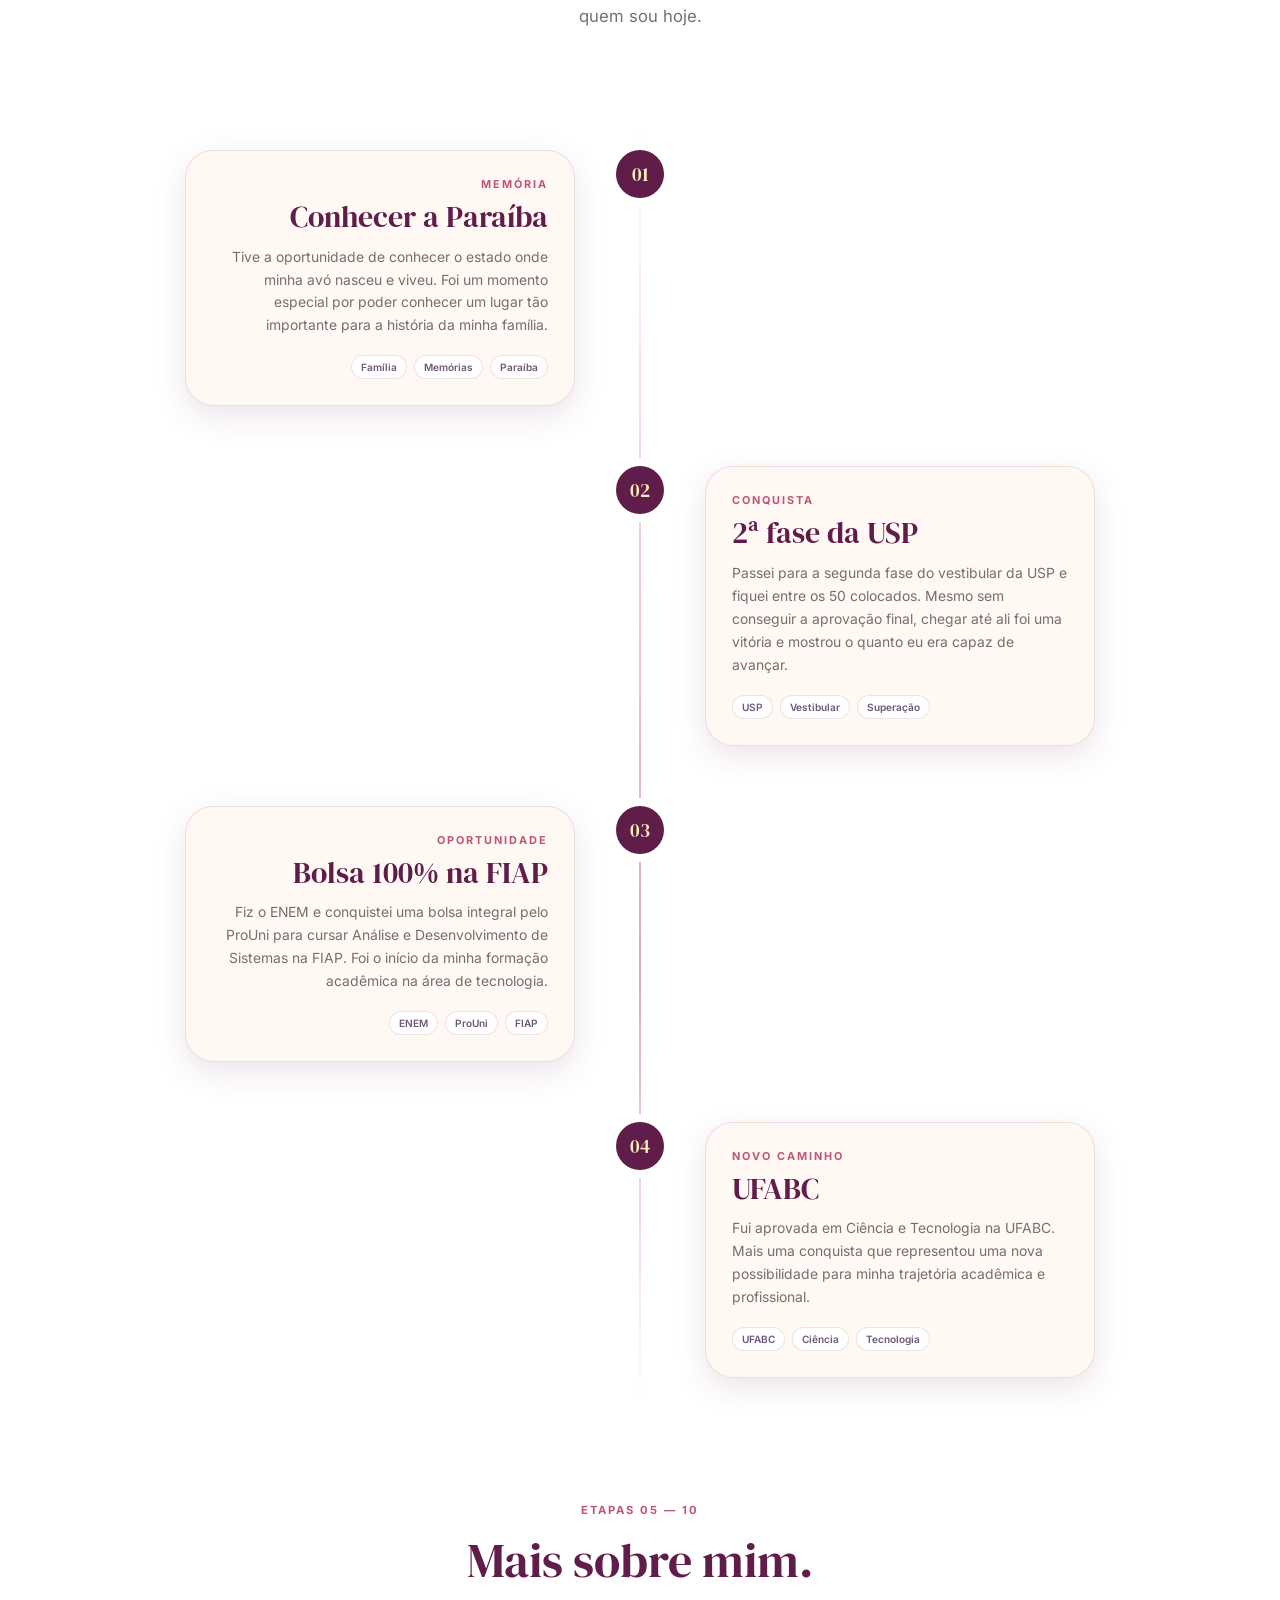
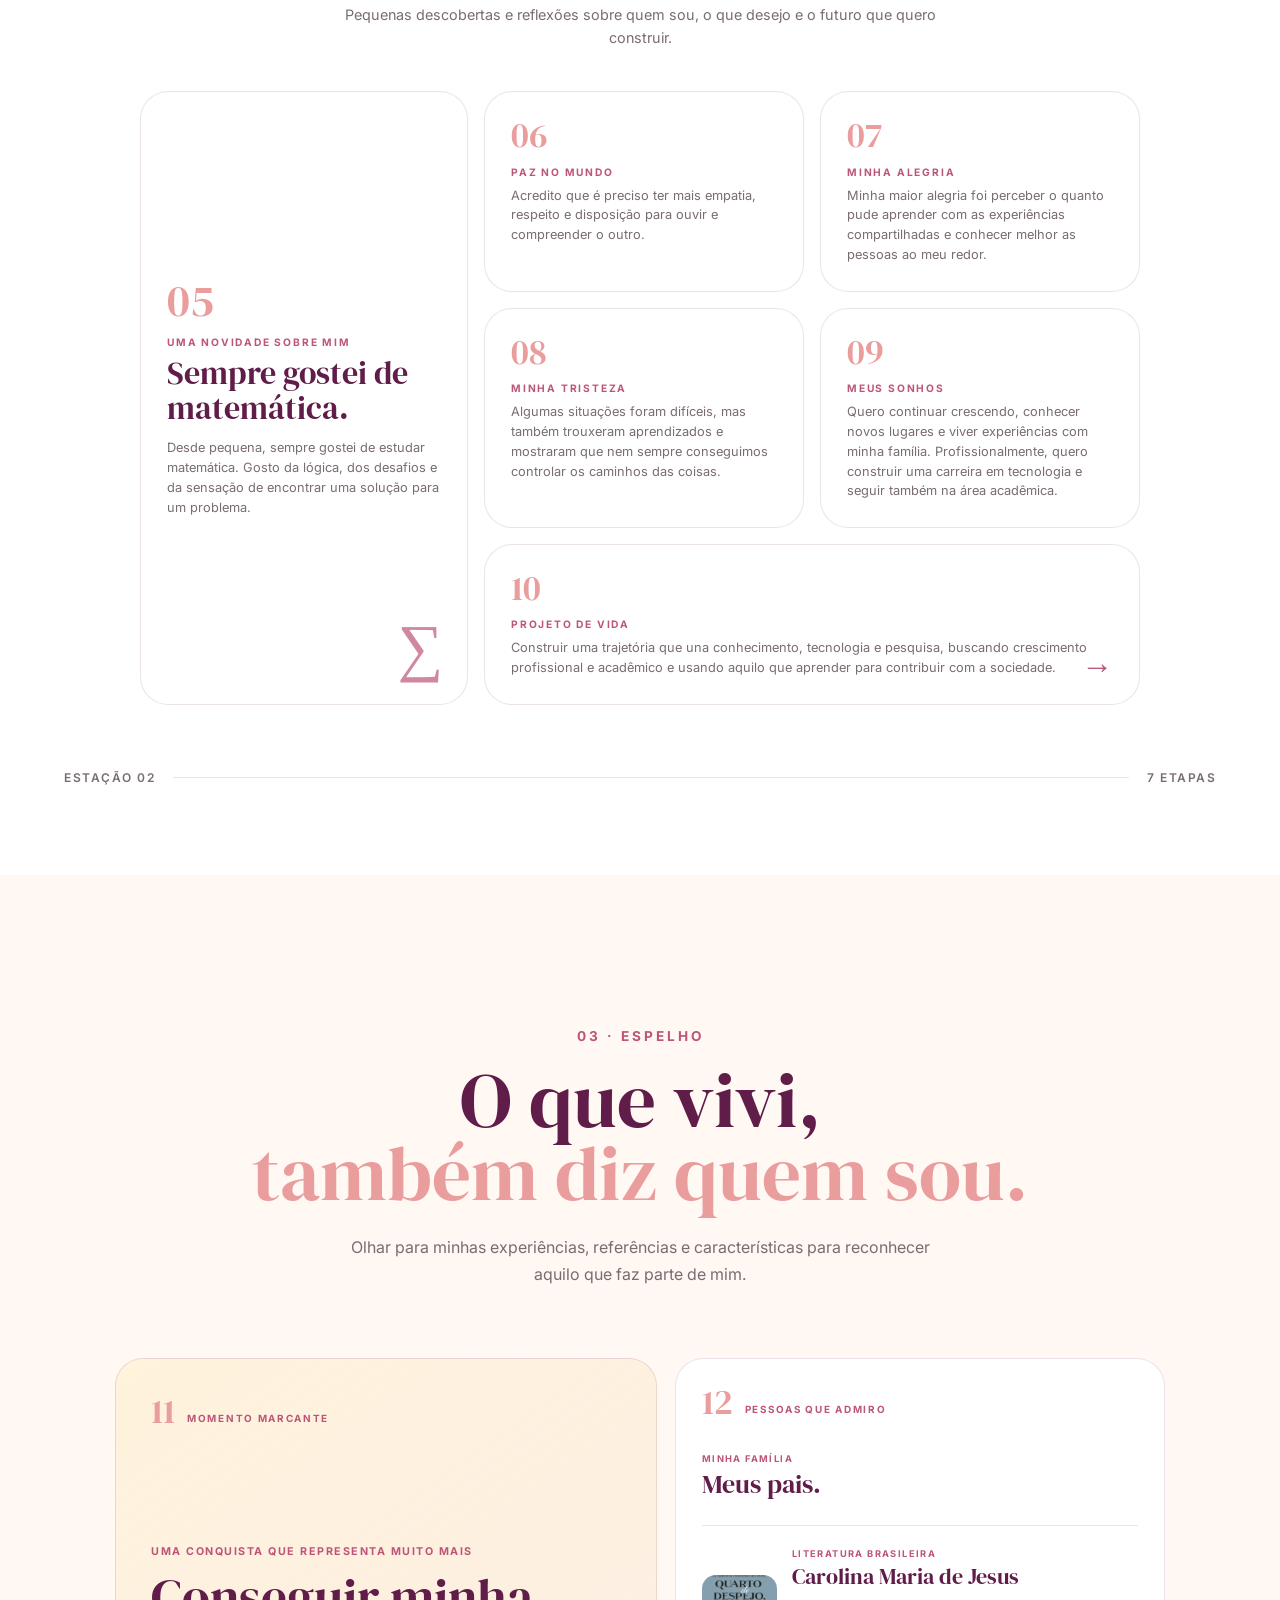
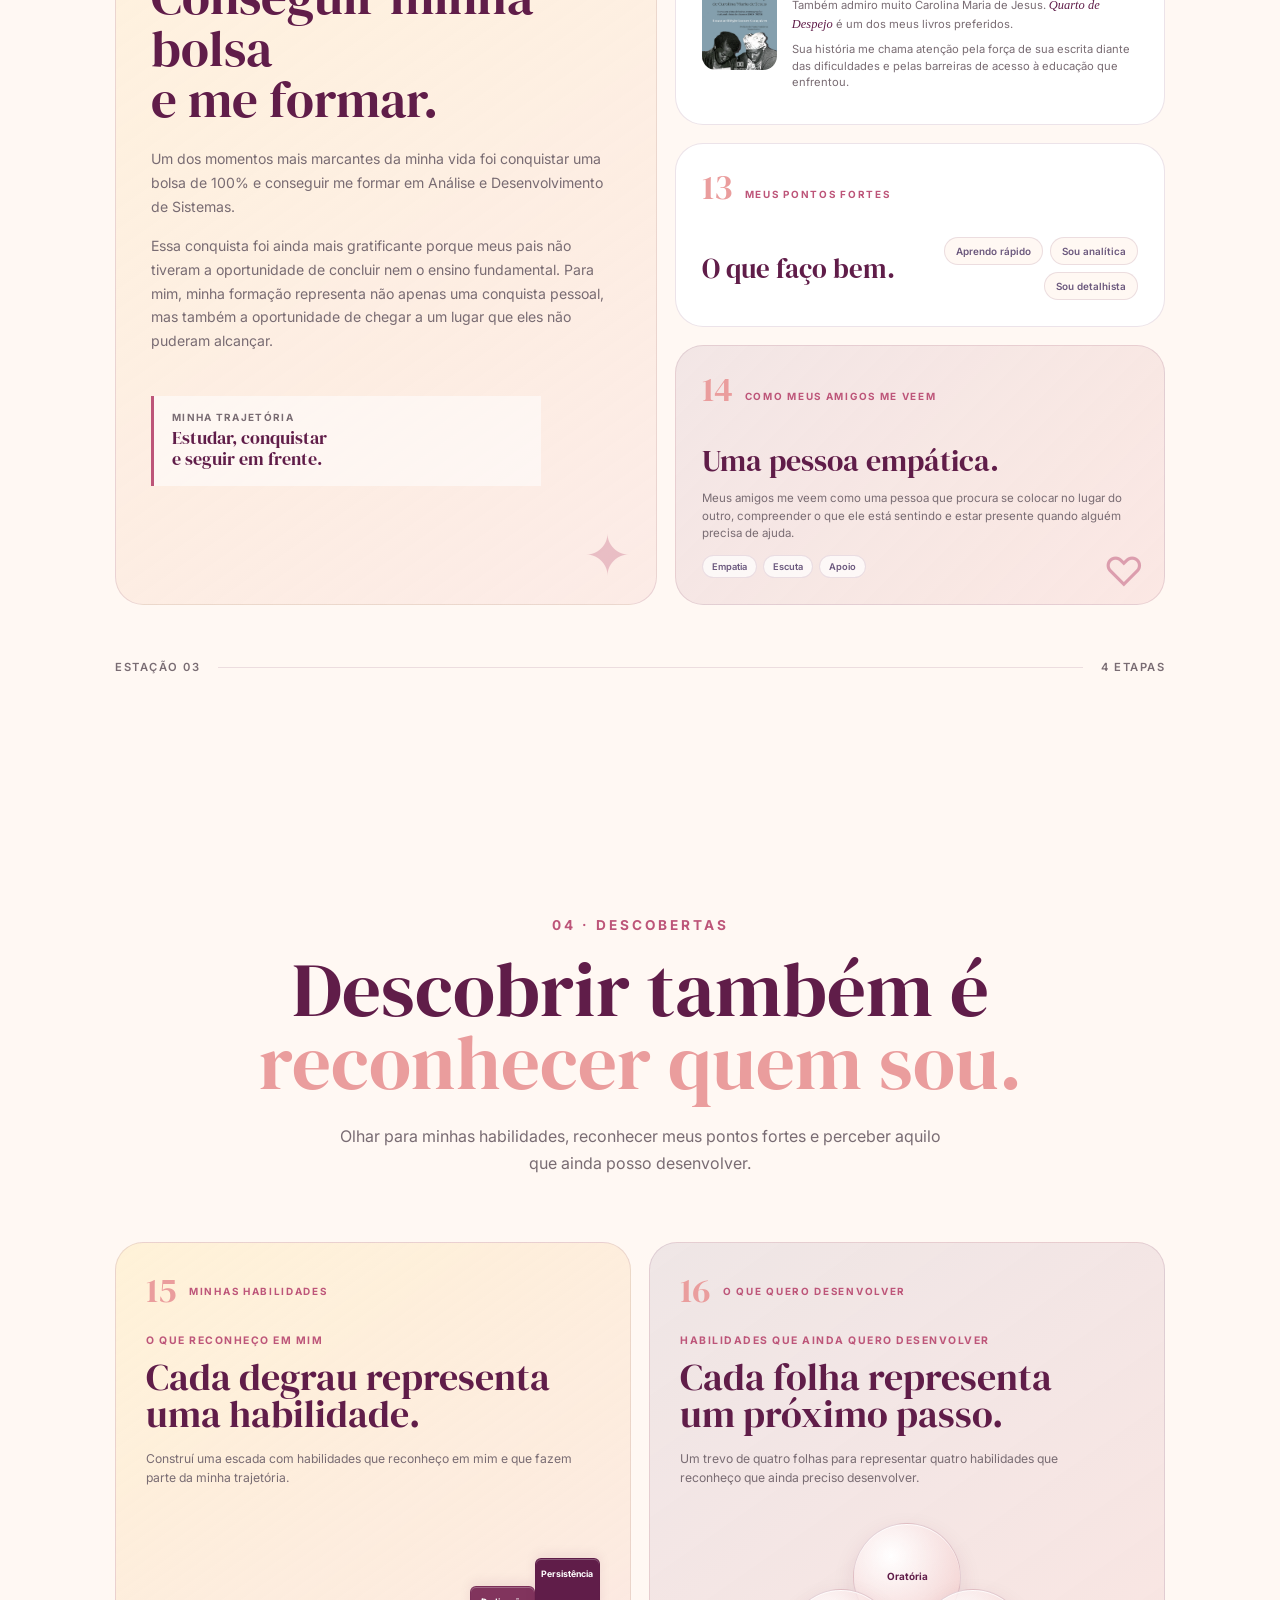
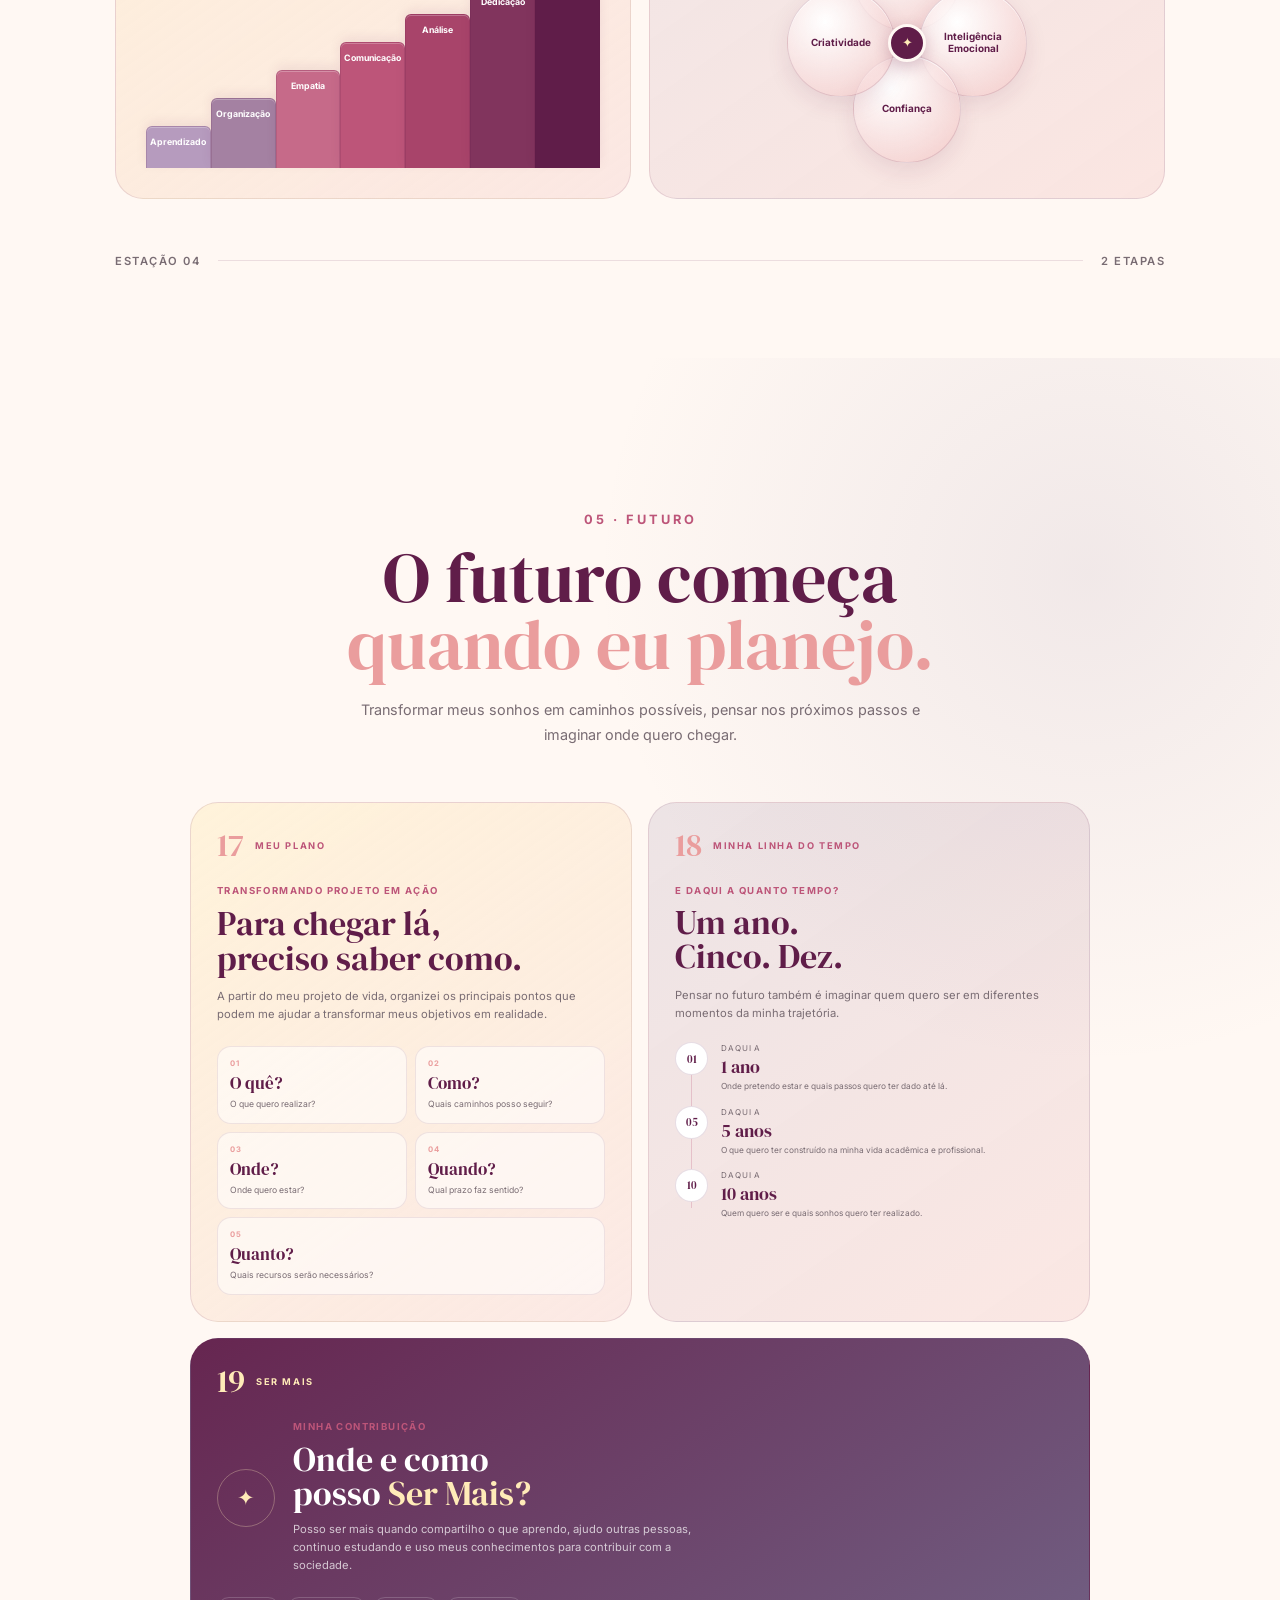
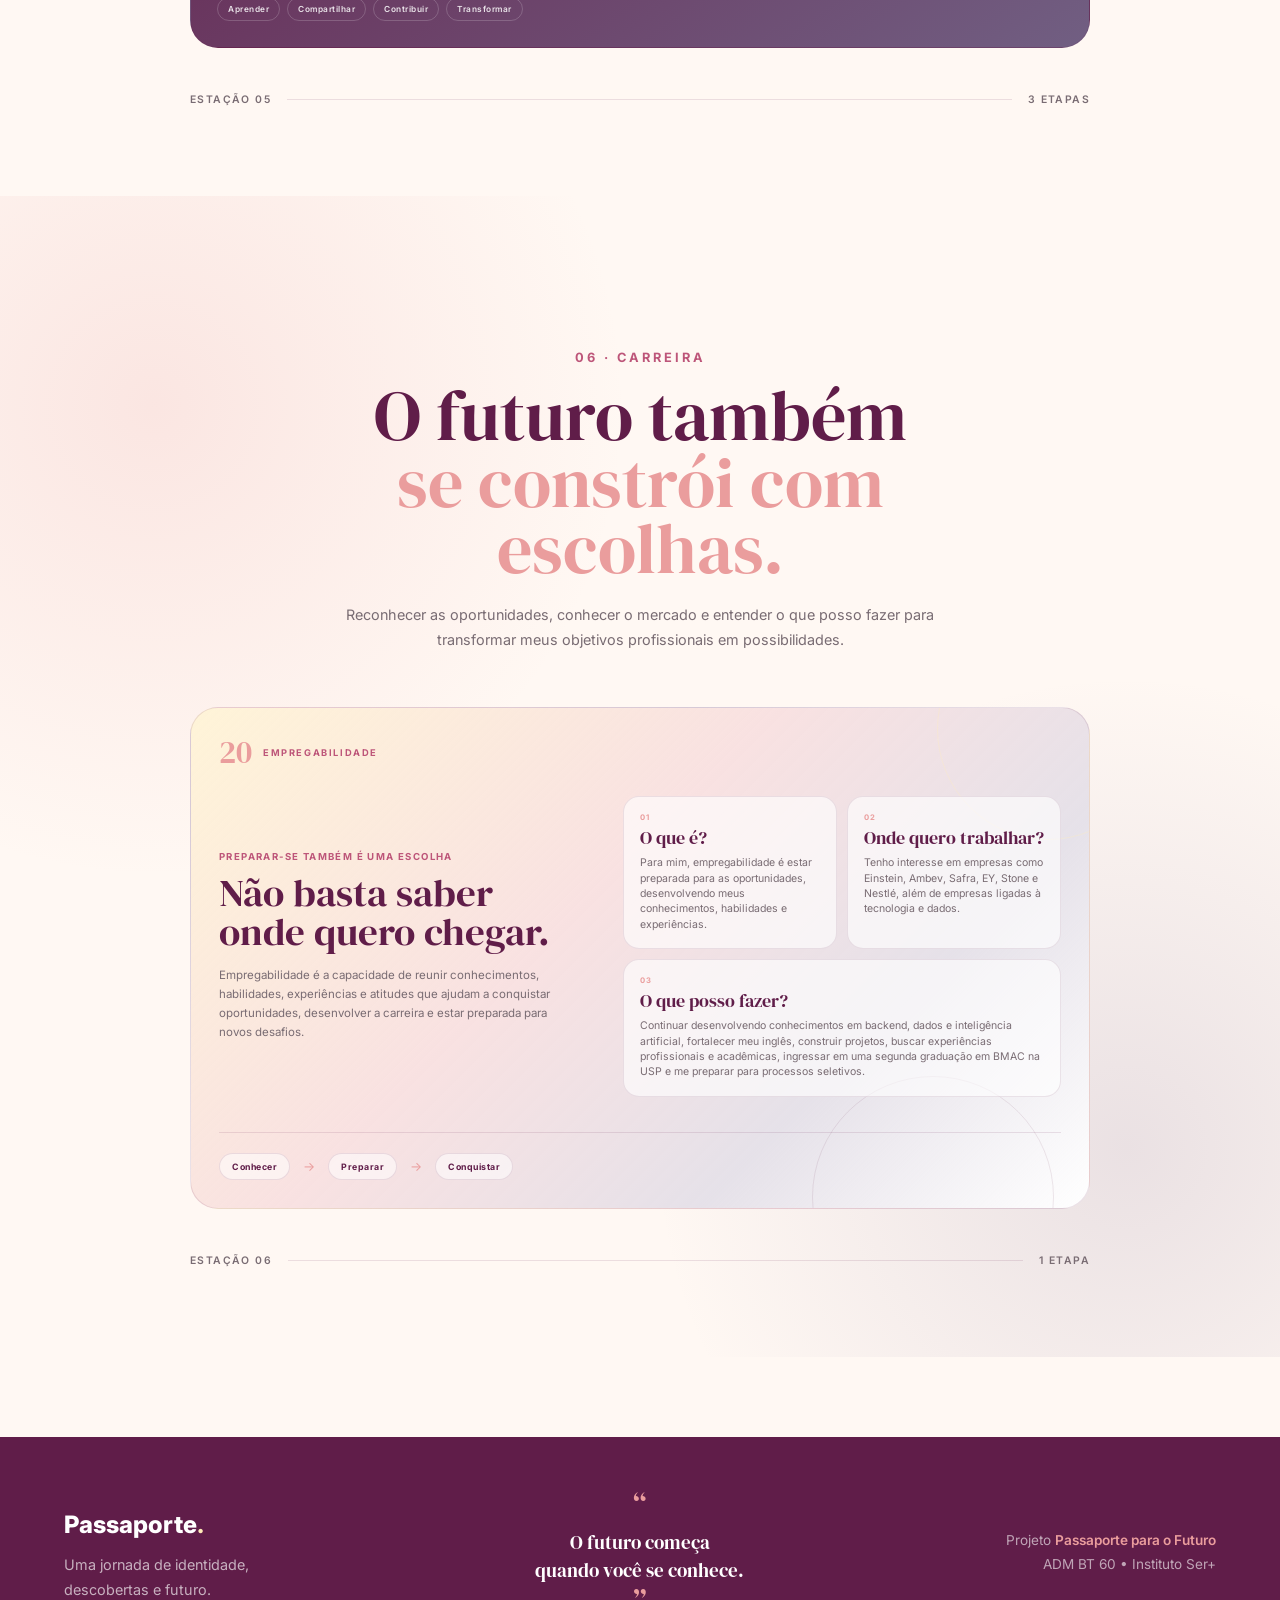
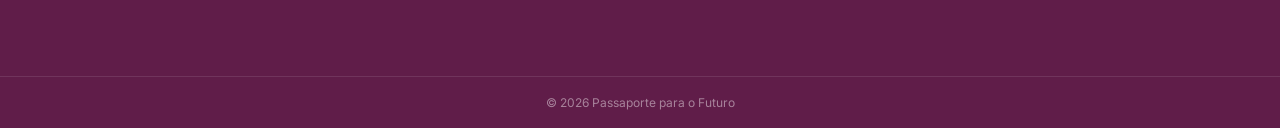
==== commit 681b2866: "feat: added career section" ====
--- a/index.html
+++ b/index.html
@@ -27,6 +27,7 @@
     <link rel="stylesheet" href="src/css/reflection.css">
     <link rel="stylesheet" href="src/css/discoveries.css">
     <link rel="stylesheet" href="src/css/future.css">
+    <link rel="stylesheet" href="src/css/career.css">
 </head>
 
 <body>
@@ -81,6 +82,7 @@
         <div id="reflection-container"></div>
         <div id="discoveries-container"></div>
         <div id="future-container"></div>
+        <div id="career-container"></div>
     </main>
 
 
--- a/src/css/career.css
+++ b/src/css/career.css
@@ -0,0 +1,364 @@
+.career {
+    min-height: 100vh;
+    padding: 150px 0 90px;
+    background:
+        radial-gradient(
+            circle at 12% 18%,
+            rgba(234, 157, 157, .20),
+            transparent 32%
+        ),
+        radial-gradient(
+            circle at 88% 82%,
+            rgba(140, 120, 155, .18),
+            transparent 32%
+        ),
+        var(--color-bg);
+}
+
+.career-header {
+    max-width: 720px;
+    margin: 0 auto 55px;
+    text-align: center;
+}
+
+.career-subtitle {
+    display: inline-block;
+    margin-bottom: 18px;
+    color: var(--color-secondary);
+    font-size: .8rem;
+    font-weight: 700;
+    text-transform: uppercase;
+    letter-spacing: 3px;
+}
+
+.career-header h1 {
+    margin-bottom: 20px;
+    color: var(--color-primary);
+    font-family: 'DM Serif Display', serif;
+    font-size: clamp(2.8rem, 5.5vw, 4.6rem);
+    font-weight: 400;
+    line-height: .95;
+}
+
+.career-header h1 span {
+    color: var(--color-accent);
+}
+
+.career-header p {
+    max-width: 590px;
+    margin: auto;
+    color: var(--color-muted);
+    font-size: .9rem;
+    line-height: 1.7;
+}
+
+.career-grid {
+    max-width: 900px;
+    margin: auto;
+}
+
+.career-card {
+    position: relative;
+    overflow: hidden;
+    min-height: 430px;
+    padding: 28px;
+    border: 1px solid var(--border-color);
+    border-radius: var(--radius-lg);
+    background:
+        linear-gradient(
+            135deg,
+            rgba(255, 235, 184, .55),
+            rgba(234, 157, 157, .30) 42%,
+            rgba(140, 120, 155, .22) 72%,
+            rgba(255, 255, 255, .65)
+        ),
+        var(--color-surface);
+    transition: var(--transition);
+}
+
+.career-card:hover {
+    transform: translateY(-4px);
+    box-shadow: var(--shadow-lg);
+}
+
+.career-card::before {
+    content: "";
+    position: absolute;
+    top: -90px;
+    right: -70px;
+    width: 220px;
+    height: 220px;
+    border: 1px solid rgba(255, 235, 184, .45);
+    border-radius: 50%;
+    opacity: .7;
+}
+
+.career-card::after {
+    content: "";
+    position: absolute;
+    right: 35px;
+    bottom: -110px;
+    width: 240px;
+    height: 240px;
+    border: 1px solid rgba(96, 29, 73, .10);
+    border-radius: 50%;
+}
+
+.career-card-top {
+    position: relative;
+    z-index: 2;
+    display: flex;
+    align-items: center;
+    gap: 11px;
+    margin-bottom: 28px;
+}
+
+.career-number {
+    color: var(--color-accent);
+    font-family: 'DM Serif Display', serif;
+    font-size: 2rem;
+    line-height: 1;
+}
+
+.career-label {
+    color: var(--color-secondary);
+    font-size: .58rem;
+    font-weight: 700;
+    text-transform: uppercase;
+    letter-spacing: 1.6px;
+}
+
+.career-content {
+    position: relative;
+    z-index: 2;
+    display: grid;
+    grid-template-columns: .9fr 1.1fr;
+    gap: 45px;
+    align-items: center;
+}
+
+.career-intro {
+    max-width: 350px;
+}
+
+.career-eyebrow {
+    display: block;
+    margin-bottom: 11px;
+    color: var(--color-secondary);
+    font-size: .6rem;
+    font-weight: 700;
+    text-transform: uppercase;
+    letter-spacing: 1.4px;
+}
+
+.career-intro h2 {
+    margin-bottom: 15px;
+    color: var(--color-primary);
+    font-family: 'DM Serif Display', serif;
+    font-size: 2.45rem;
+    font-weight: 400;
+    line-height: 1;
+}
+
+.career-intro p {
+    margin: 0;
+    color: var(--color-muted);
+    font-size: .72rem;
+    line-height: 1.65;
+}
+
+.career-questions {
+    display: grid;
+    grid-template-columns: 1fr 1fr;
+    gap: 10px;
+}
+
+.career-question {
+    position: relative;
+    min-height: 125px;
+    padding: 16px;
+    box-sizing: border-box;
+    border: 1px solid rgba(96, 29, 73, .11);
+    border-radius: 16px;
+    background: rgba(255, 255, 255, .62);
+    transition: var(--transition);
+}
+
+.career-question:hover {
+    transform: translateY(-3px);
+    background: rgba(255, 255, 255, .86);
+    box-shadow: 0 8px 20px rgba(96, 29, 73, .08);
+}
+
+.career-question span {
+    display: block;
+    margin-bottom: 6px;
+    color: var(--color-accent);
+    font-size: .48rem;
+    font-weight: 700;
+    letter-spacing: 1px;
+}
+
+.career-question strong {
+    display: block;
+    margin-bottom: 7px;
+    color: var(--color-primary);
+    font-family: 'DM Serif Display', serif;
+    font-size: 1.15rem;
+    font-weight: 400;
+    line-height: 1.1;
+}
+
+.career-question p {
+    margin: 0;
+    color: var(--color-muted);
+    font-size: .66rem;
+    line-height: 1.45;
+}
+
+.career-question-wide {
+    grid-column: 1 / -1;
+    min-height: 105px;
+}
+
+.career-path {
+    position: relative;
+    z-index: 2;
+    display: flex;
+    align-items: center;
+    gap: 13px;
+    margin-top: 35px;
+    padding-top: 20px;
+    border-top: 1px solid rgba(96, 29, 73, .12);
+}
+
+.career-path span {
+    padding: 7px 12px;
+    border: 1px solid rgba(96, 29, 73, .12);
+    border-radius: 30px;
+    background: rgba(255, 255, 255, .55);
+    color: var(--color-primary);
+    font-size: .55rem;
+    font-weight: 700;
+    letter-spacing: .5px;
+}
+
+.career-path i {
+    color: var(--color-accent);
+    font-size: .8rem;
+    font-style: normal;
+}
+
+.career-footer {
+    display: flex;
+    align-items: center;
+    gap: 16px;
+    max-width: 900px;
+    margin: 45px auto 0;
+    color: var(--color-muted);
+    font-size: .65rem;
+    font-weight: 600;
+    text-transform: uppercase;
+    letter-spacing: 1.4px;
+}
+
+.career-line {
+    flex: 1;
+    height: 1px;
+    background: var(--border-color);
+}
+
+@media (max-width: 900px) {
+
+    .career-grid {
+        max-width: 650px;
+    }
+
+    .career-card {
+        min-height: 0;
+    }
+
+    .career-content {
+        grid-template-columns: 1fr;
+        gap: 30px;
+    }
+
+    .career-intro {
+        max-width: 520px;
+    }
+
+}
+
+@media (max-width: 600px) {
+
+    .career {
+        padding: 120px 0 60px;
+    }
+
+    .career-header {
+        margin-bottom: 45px;
+    }
+
+    .career-header h1 {
+        font-size: clamp(2.6rem, 13vw, 3.8rem);
+    }
+
+    .career-header p {
+        font-size: .82rem;
+    }
+
+    .career-card {
+        padding: 22px;
+    }
+
+    .career-card-top {
+        margin-bottom: 22px;
+    }
+
+    .career-number {
+        font-size: 1.9rem;
+    }
+
+    .career-intro h2 {
+        font-size: 2rem;
+    }
+
+    .career-questions {
+        grid-template-columns: 1fr 1fr;
+        gap: 8px;
+    }
+
+    .career-question {
+        min-height: 115px;
+        padding: 12px;
+    }
+
+    .career-question-wide {
+        grid-column: 1 / -1;
+        min-height: 105px;
+    }
+
+    .career-question strong {
+        font-size: 1rem;
+    }
+
+    .career-question p {
+        font-size: .52rem;
+    }
+
+    .career-path {
+        flex-wrap: wrap;
+        gap: 8px;
+        margin-top: 28px;
+        padding-top: 17px;
+    }
+
+    .career-path i {
+        font-size: .7rem;
+    }
+
+    .career-footer {
+        margin-top: 40px;
+    }
+
+}
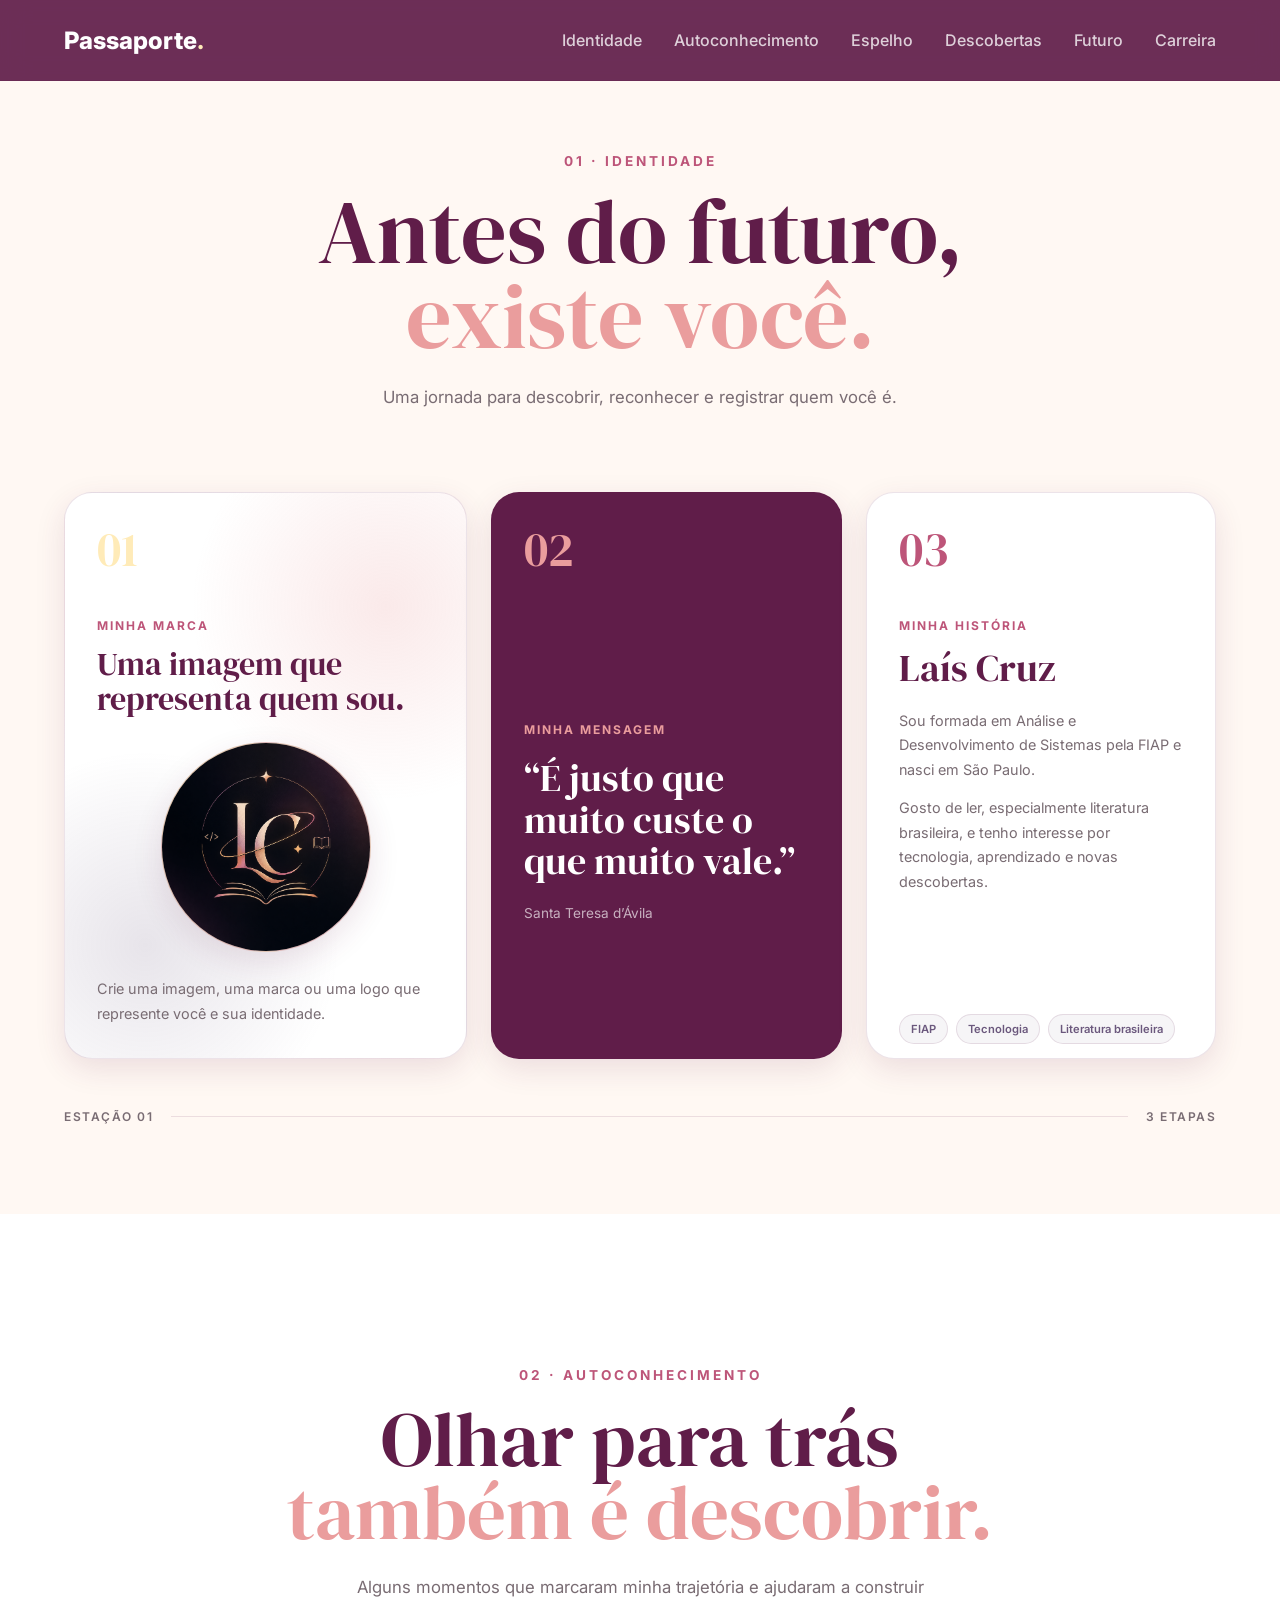
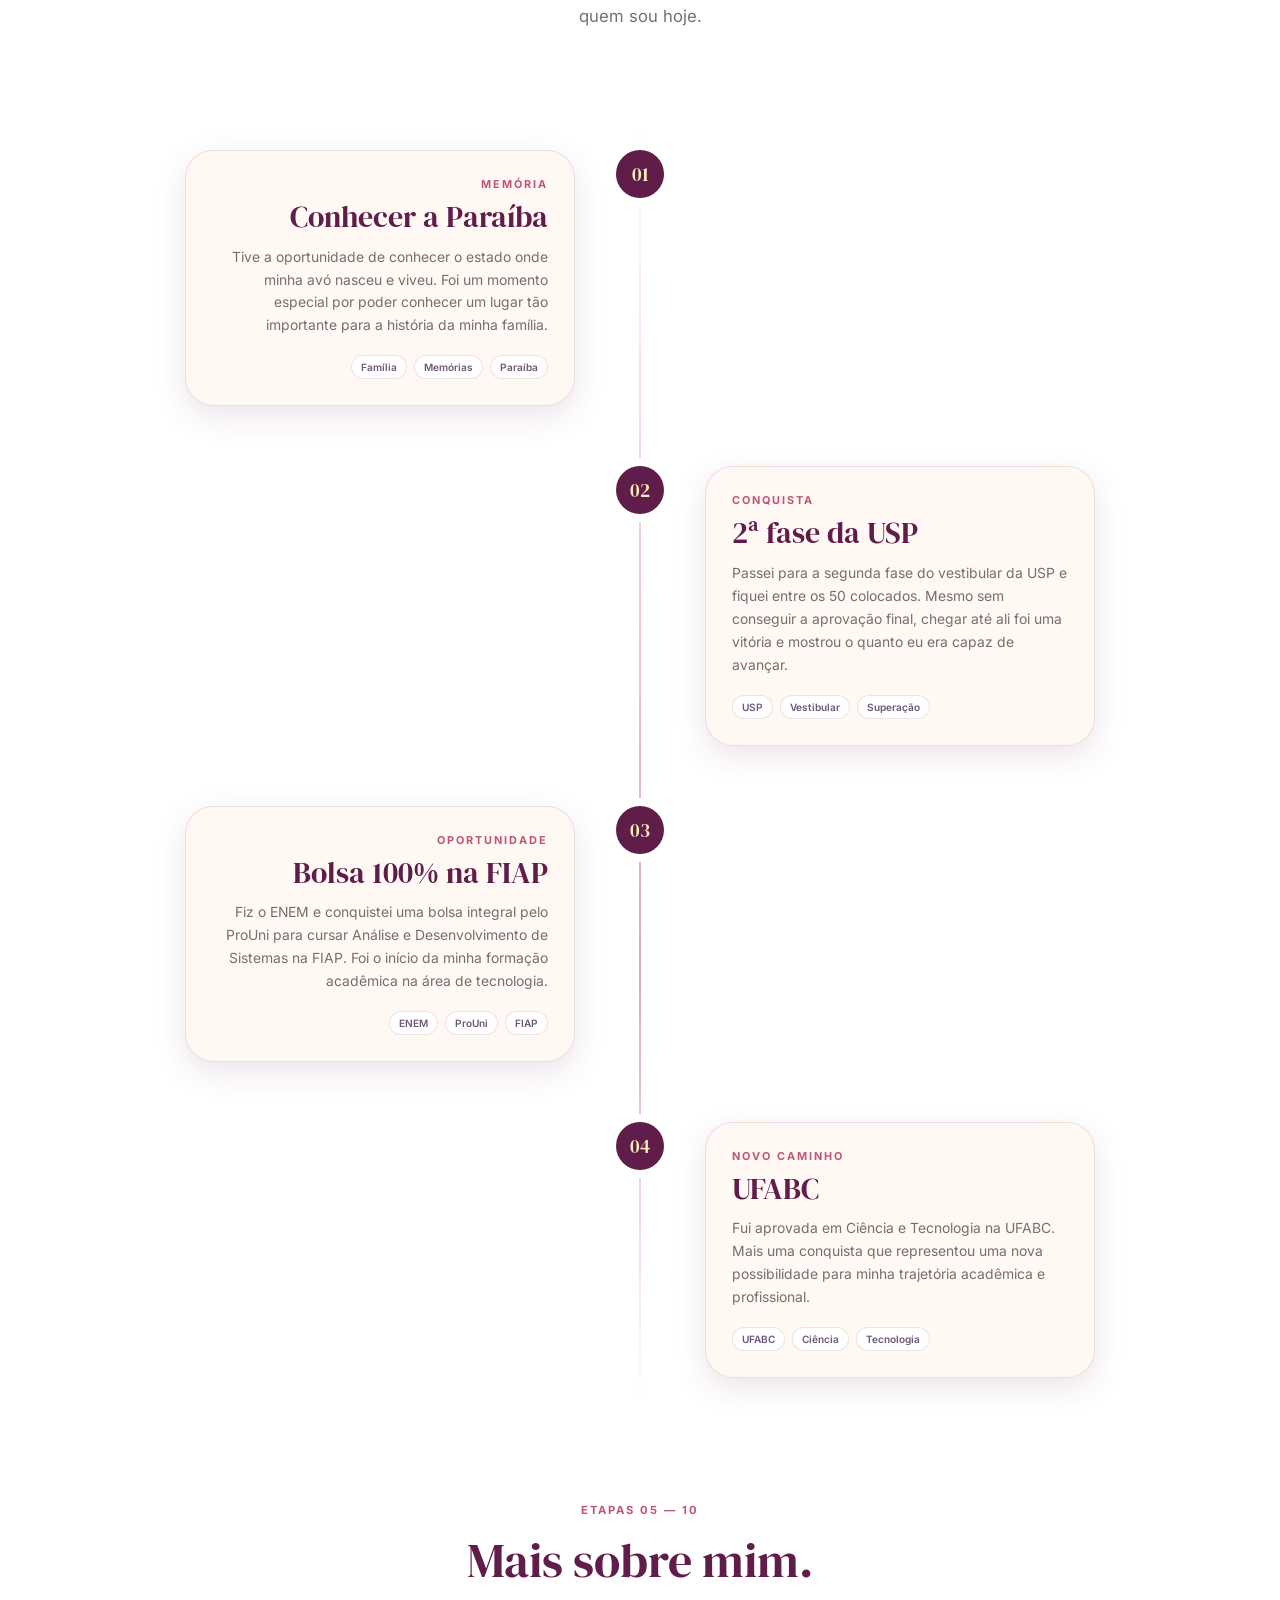
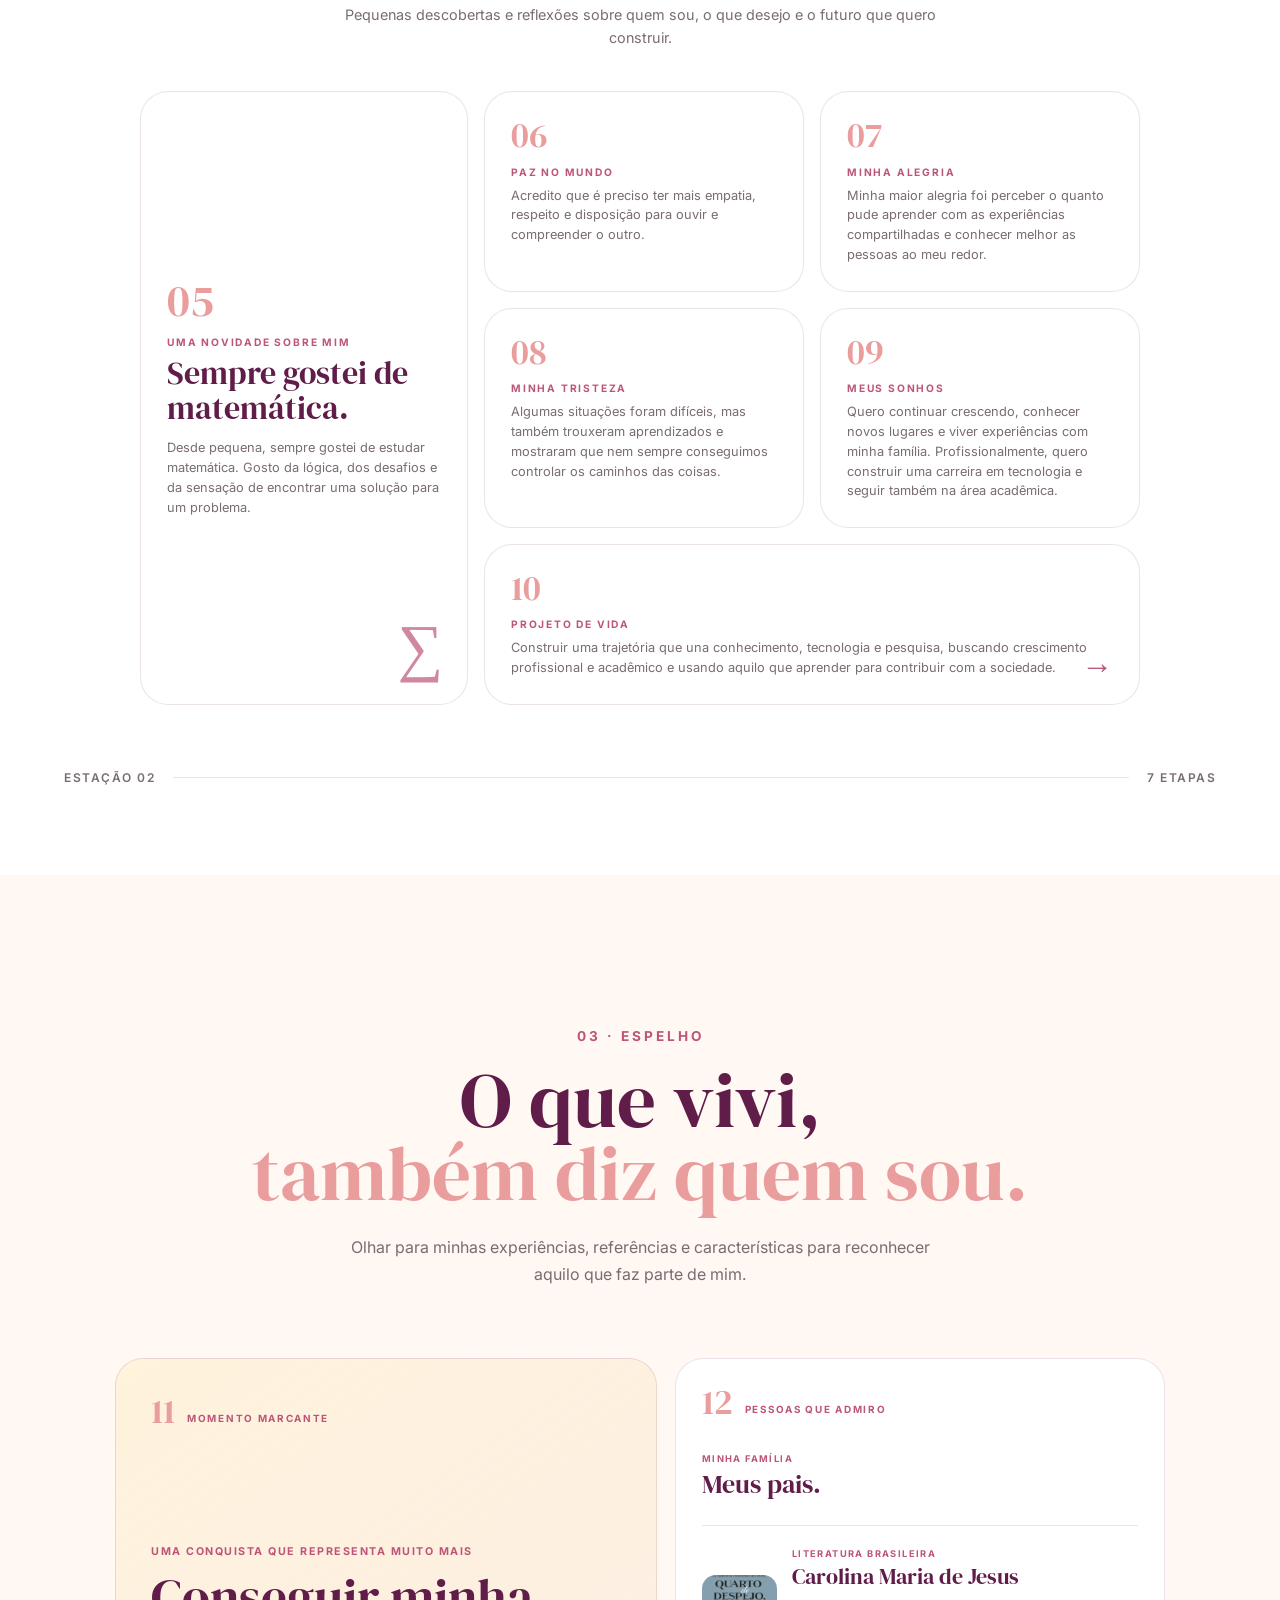
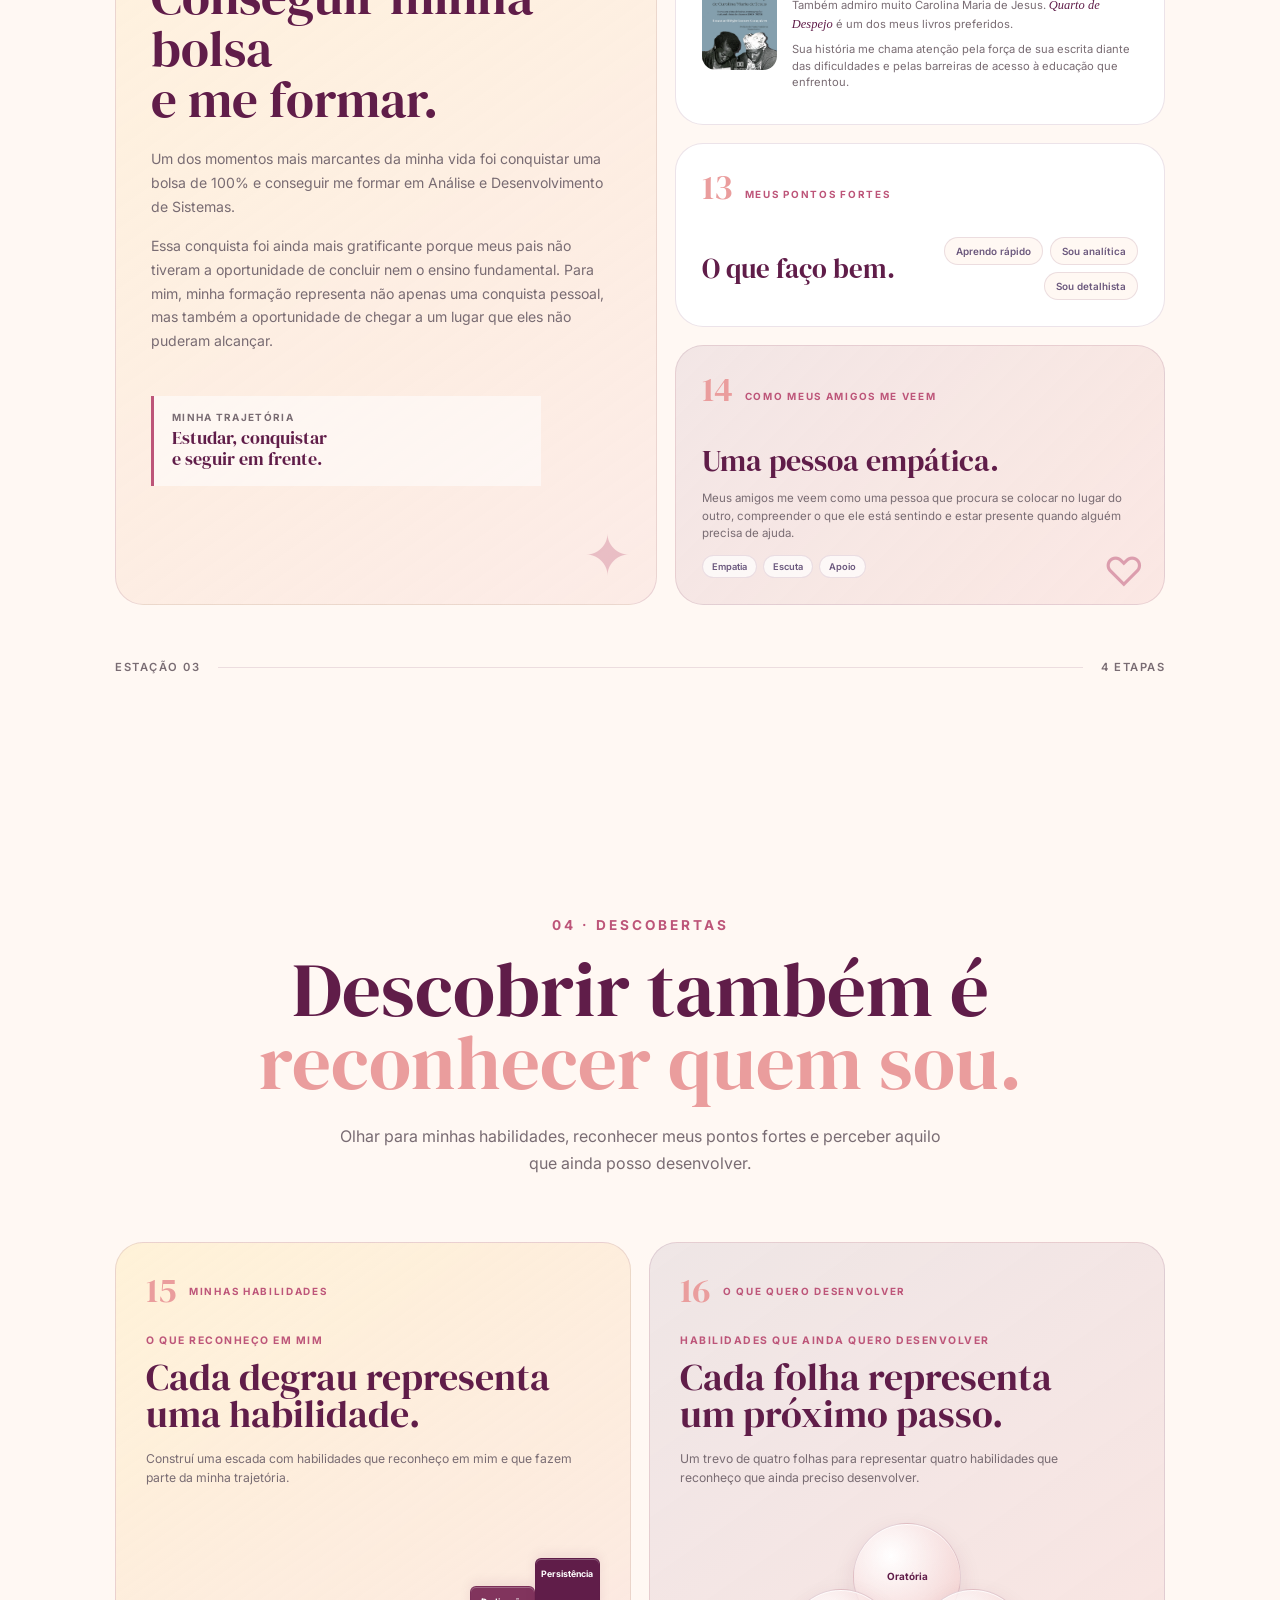
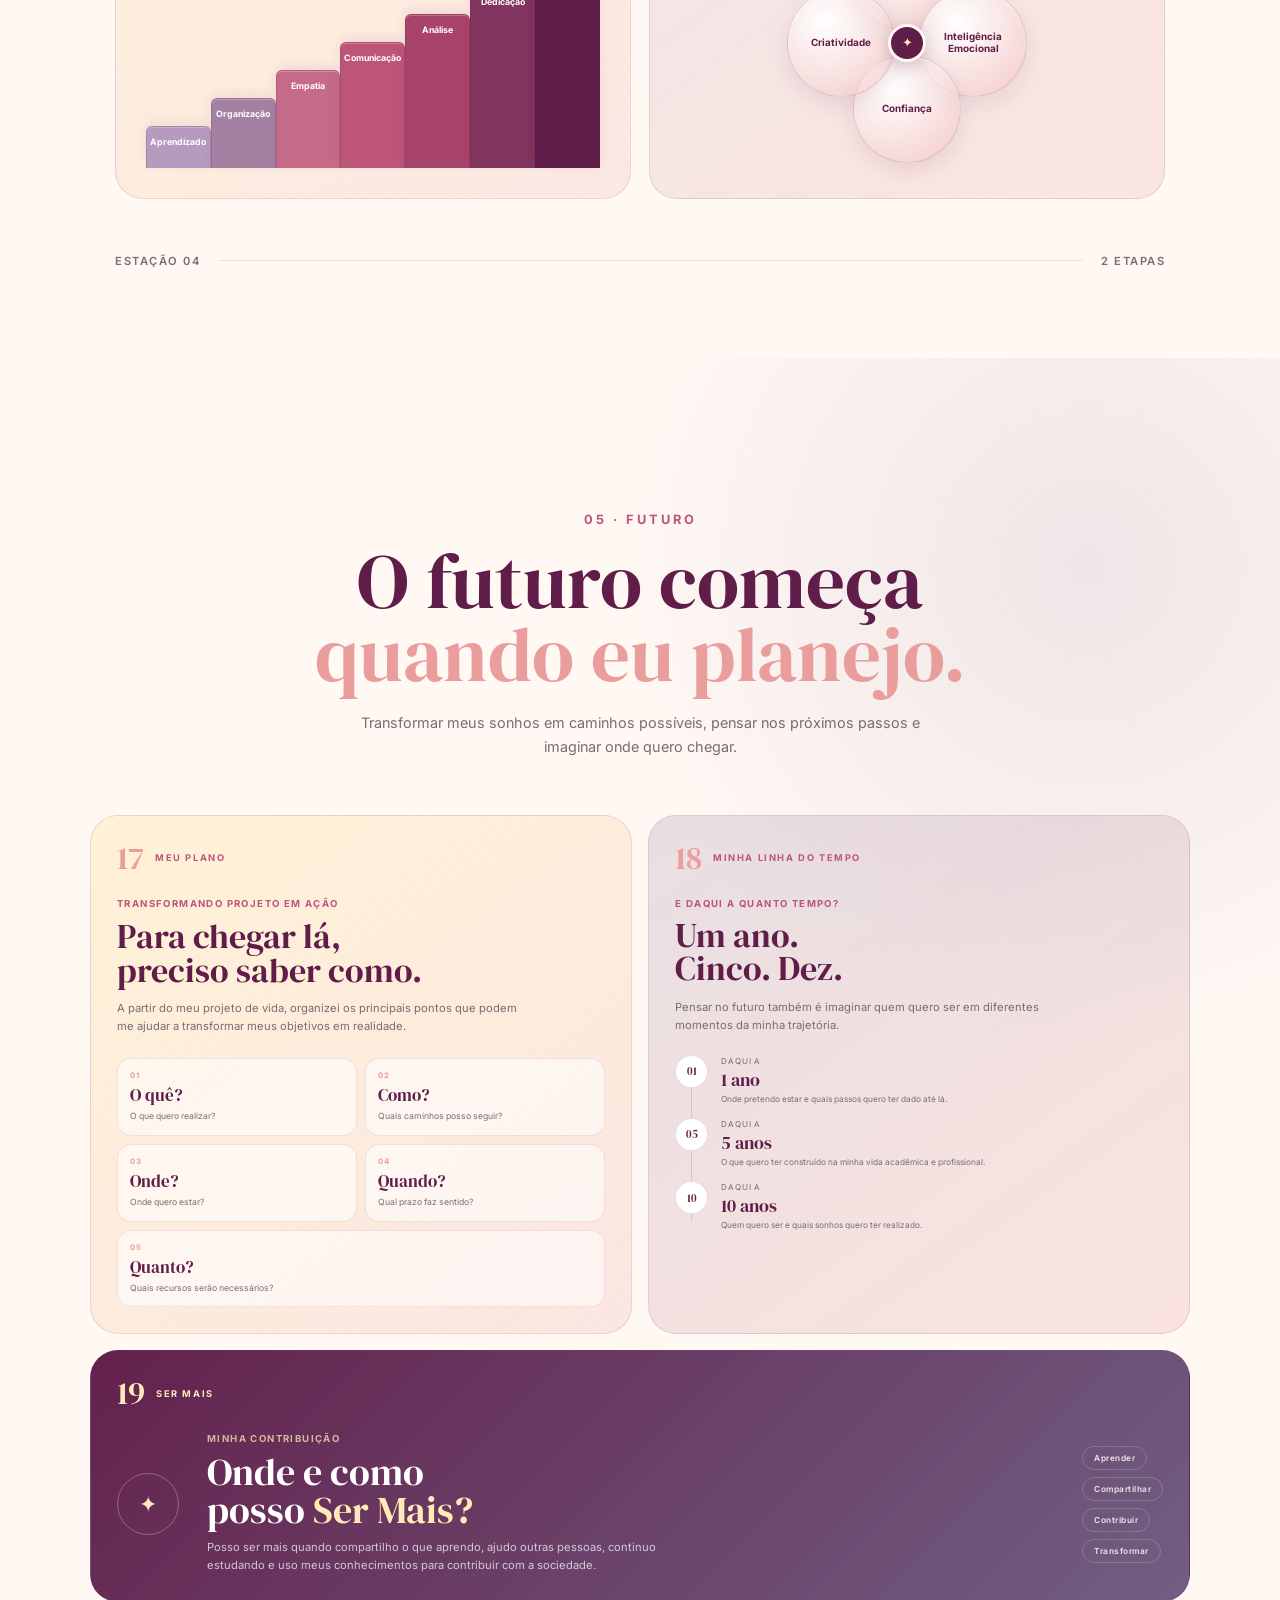
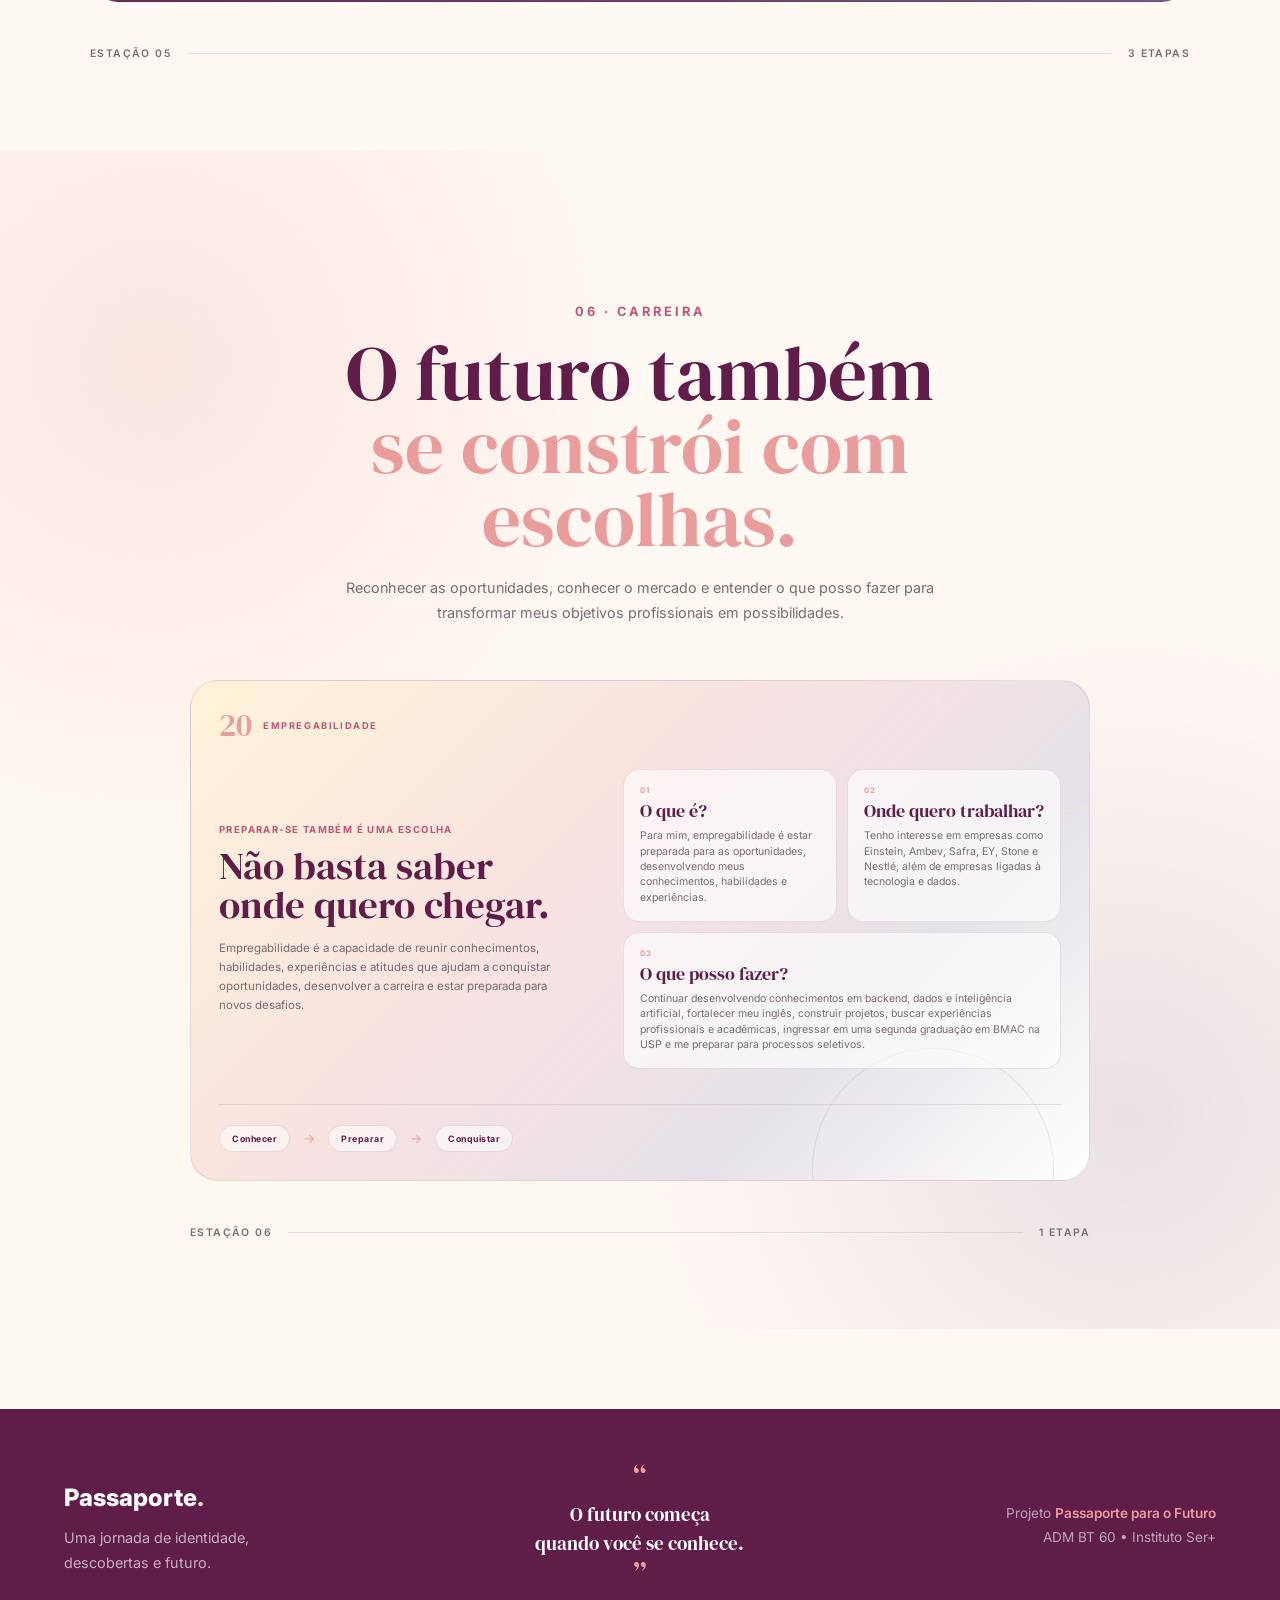
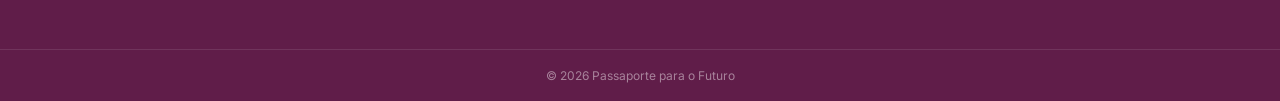
==== commit bbac982e: "chore: added favicon" ====
--- a/index.html
+++ b/index.html
@@ -5,12 +5,12 @@
     <meta charset="UTF-8">
     <meta name="viewport" content="width=device-width, initial-scale=1.0">
 
-    <title>Passaporte para o Futuro</title>
+    <title>Laís Cruz - Passaporte para o Futuro</title>
 
     <meta name="description"
         content="Passaporte para o Futuro — uma jornada de identidade, autoconhecimento, descobertas e construção do futuro.">
 
-    <link rel="icon" href="src/assets/icons/passport.svg" type="image/svg+xml">
+    <link rel="icon" href="src/assets/icons/favicon.svg" type="image/svg+xml">
     <link rel="preconnect" href="https://fonts.googleapis.com">
     <link rel="preconnect" href="https://fonts.gstatic.com" crossorigin>
 
--- a/src/css/self-discovery.css
+++ b/src/css/self-discovery.css
@@ -24,7 +24,7 @@
     margin-bottom: 24px;
     color: var(--color-primary);
     font-family: 'DM Serif Display', serif;
-    font-size: clamp(3rem, 6vw, 5.5rem);
+    font-size: clamp(2rem, 6vw, 5rem);
     font-weight: 400;
     line-height: .95;
 }
--- a/src/css/reflection.css
+++ b/src/css/reflection.css
@@ -24,7 +24,7 @@
     margin-bottom: 24px;
     color: var(--color-primary);
     font-family: 'DM Serif Display', serif;
-    font-size: clamp(3rem, 6vw, 5.2rem);
+    font-size: clamp(2rem, 6vw, 5rem);
     font-weight: 400;
     line-height: .95;
 }
--- a/src/css/discoveries.css
+++ b/src/css/discoveries.css
@@ -24,7 +24,7 @@
     margin-bottom: 24px;
     color: var(--color-primary);
     font-family: 'DM Serif Display', serif;
-    font-size: clamp(3rem, 6vw, 5.2rem);
+    font-size: clamp(2rem, 6vw, 5rem);
     font-weight: 400;
     line-height: .95;
 }
--- a/src/css/future.css
+++ b/src/css/future.css
@@ -3,7 +3,7 @@
     padding: 150px 0 90px;
     background:
         radial-gradient(circle at 85% 15%,
-            rgba(140, 120, 155, .12),
+            rgba(140, 120, 155, .14),
             transparent 30%),
         var(--color-bg);
 }
@@ -28,7 +28,7 @@
     margin-bottom: 20px;
     color: var(--color-primary);
     font-family: 'DM Serif Display', serif;
-    font-size: clamp(2.8rem, 5.5vw, 4.6rem);
+    font-size: clamp(2rem, 6vw, 5rem);
     font-weight: 400;
     line-height: .95;
 }
@@ -45,14 +45,20 @@
     line-height: 1.7;
 }
 
+
+/* GRID */
+
 .future-grid {
     display: grid;
-    grid-template-columns: 1fr 1fr;
-    grid-template-rows: auto auto;
+    grid-template-columns: repeat(2, minmax(0, 1fr));
     gap: 16px;
-    max-width: 900px;
+    width: 100%;
+    max-width: 1100px;
     margin: auto;
 }
+
+
+/* CARDS */
 
 .future-card {
     position: relative;
@@ -92,13 +98,16 @@
     letter-spacing: 1.6px;
 }
 
+
+/* 17 */
+
 .future-plan {
     grid-column: 1;
     grid-row: 1;
     background:
         linear-gradient(145deg,
-            rgba(255, 235, 184, .42),
-            rgba(234, 157, 157, .16));
+            rgba(255, 235, 184, .48),
+            rgba(234, 157, 157, .20));
 }
 
 .future-plan-content {
@@ -133,8 +142,7 @@
 }
 
 .future-plan-intro p,
-.future-timeline-content>p,
-.future-sermais-content p {
+.future-timeline-content>p {
     max-width: 400px;
     color: var(--color-muted);
     font-size: .7rem;
@@ -143,7 +151,7 @@
 
 .future-questions {
     display: grid;
-    grid-template-columns: repeat(2, 1fr);
+    grid-template-columns: repeat(2, minmax(0, 1fr));
     gap: 8px;
     margin-top: 22px;
 }
@@ -160,7 +168,7 @@
 }
 
 .future-question:last-child {
-    grid-column: span 2;
+    grid-column: 1 / -1;
 }
 
 .future-question:hover {
@@ -193,13 +201,16 @@
     line-height: 1.35;
 }
 
+
+/* 18 */
+
 .future-timeline {
     grid-column: 2;
     grid-row: 1;
     background:
         linear-gradient(145deg,
-            rgba(140, 120, 155, .16),
-            rgba(234, 157, 157, .18));
+            rgba(140, 120, 155, .20),
+            rgba(234, 157, 157, .22));
 }
 
 .future-timeline-content {
@@ -286,13 +297,16 @@
     line-height: 1.35;
 }
 
+
+/* 19 */
+
 .future-sermais {
     grid-column: 1 / -1;
     grid-row: 2;
     min-height: 250px;
     background:
-        linear-gradient(145deg,
-            rgba(96, 29, 73, .96),
+        linear-gradient(135deg,
+            rgba(96, 29, 73, .98),
             rgba(107, 88, 125, .96));
 }
 
@@ -305,28 +319,36 @@
     position: relative;
     z-index: 2;
     display: grid;
-    grid-template-columns: auto minmax(0, 1fr);
-    gap: 18px;
+    grid-template-columns: auto minmax(0, 1fr) auto;
+    gap: 28px;
     align-items: center;
-    max-width: 520px;
+    width: 100%;
 }
 
 .future-sermais-symbol {
     display: flex;
     align-items: center;
     justify-content: center;
-    width: 58px;
-    height: 58px;
+    width: 62px;
+    height: 62px;
     border: 1px solid rgba(255, 235, 184, .3);
     border-radius: 50%;
     color: var(--color-highlight);
-    font-size: 1.3rem;
+    font-size: 1.35rem;
+}
+
+.future-sermais-main {
+    min-width: 0;
+}
+
+.future-sermais-content .future-eyebrow {
+    color: rgba(255, 235, 184, .72);
 }
 
 .future-sermais-content h2 {
     margin-bottom: 10px;
     color: var(--color-white);
-    font-size: 2.15rem;
+    font-size: 2.35rem;
 }
 
 .future-sermais-content h2 span {
@@ -334,20 +356,22 @@
 }
 
 .future-sermais-content p {
-    max-width: 400px;
+    max-width: 500px;
+    margin: 0;
     color: rgba(255, 255, 255, .72);
+    font-size: .7rem;
+    line-height: 1.6;
 }
 
 .future-sermais-words {
-    grid-column: 1 / -1;
-    display: flex;
-    flex-wrap: wrap;
+    display: flex;
+    flex-direction: column;
+    align-items: flex-start;
     gap: 7px;
-    margin-top: 4px;
 }
 
 .future-sermais-words span {
-    padding: 6px 10px;
+    padding: 6px 11px;
     border: 1px solid rgba(255, 255, 255, .18);
     border-radius: 30px;
     color: rgba(255, 255, 255, .85);
@@ -356,11 +380,15 @@
     letter-spacing: .5px;
 }
 
+
+/* FOOTER */
+
 .future-footer {
     display: flex;
     align-items: center;
     gap: 16px;
-    max-width: 900px;
+    width: 100%;
+    max-width: 1100px;
     margin: 45px auto 0;
     color: var(--color-muted);
     font-size: .65rem;
@@ -375,11 +403,13 @@
     background: var(--border-color);
 }
 
+
+/* TABLET */
+
 @media (max-width: 900px) {
 
     .future-grid {
         grid-template-columns: 1fr;
-        grid-template-rows: auto;
         max-width: 650px;
     }
 
@@ -395,10 +425,24 @@
     }
 
     .future-sermais-content {
-        max-width: 520px;
-    }
-
-}
+        grid-template-columns: auto minmax(0, 1fr);
+        max-width: 100%;
+    }
+
+    .future-sermais-words {
+        grid-column: 1 / -1;
+        flex-direction: row;
+        flex-wrap: wrap;
+    }
+
+    .future-footer {
+        max-width: 650px;
+    }
+
+}
+
+
+/* MOBILE */
 
 @media (max-width: 600px) {
 
@@ -449,7 +493,7 @@
     }
 
     .future-question:last-child {
-        grid-column: span 2;
+        grid-column: 1 / -1;
     }
 
     .future-question strong {
@@ -504,6 +548,7 @@
 
     .future-sermais-words {
         justify-content: center;
+        align-items: center;
     }
 
     .future-footer {
--- a/src/css/career.css
+++ b/src/css/career.css
@@ -2,16 +2,12 @@
     min-height: 100vh;
     padding: 150px 0 90px;
     background:
-        radial-gradient(
-            circle at 12% 18%,
+        radial-gradient(circle at 12% 18%,
             rgba(234, 157, 157, .20),
-            transparent 32%
-        ),
-        radial-gradient(
-            circle at 88% 82%,
+            transparent 32%),
+        radial-gradient(circle at 88% 82%,
             rgba(140, 120, 155, .18),
-            transparent 32%
-        ),
+            transparent 32%),
         var(--color-bg);
 }
 
@@ -35,7 +31,7 @@
     margin-bottom: 20px;
     color: var(--color-primary);
     font-family: 'DM Serif Display', serif;
-    font-size: clamp(2.8rem, 5.5vw, 4.6rem);
+    font-size: clamp(2rem, 6vw, 5rem);
     font-weight: 400;
     line-height: .95;
 }
@@ -65,13 +61,11 @@
     border: 1px solid var(--border-color);
     border-radius: var(--radius-lg);
     background:
-        linear-gradient(
-            135deg,
+        linear-gradient(135deg,
             rgba(255, 235, 184, .55),
             rgba(234, 157, 157, .30) 42%,
             rgba(140, 120, 155, .22) 72%,
-            rgba(255, 255, 255, .65)
-        ),
+            rgba(255, 255, 255, .65)),
         var(--color-surface);
     transition: var(--transition);
 }
@@ -361,4 +355,4 @@
         margin-top: 40px;
     }
 
-}
+}
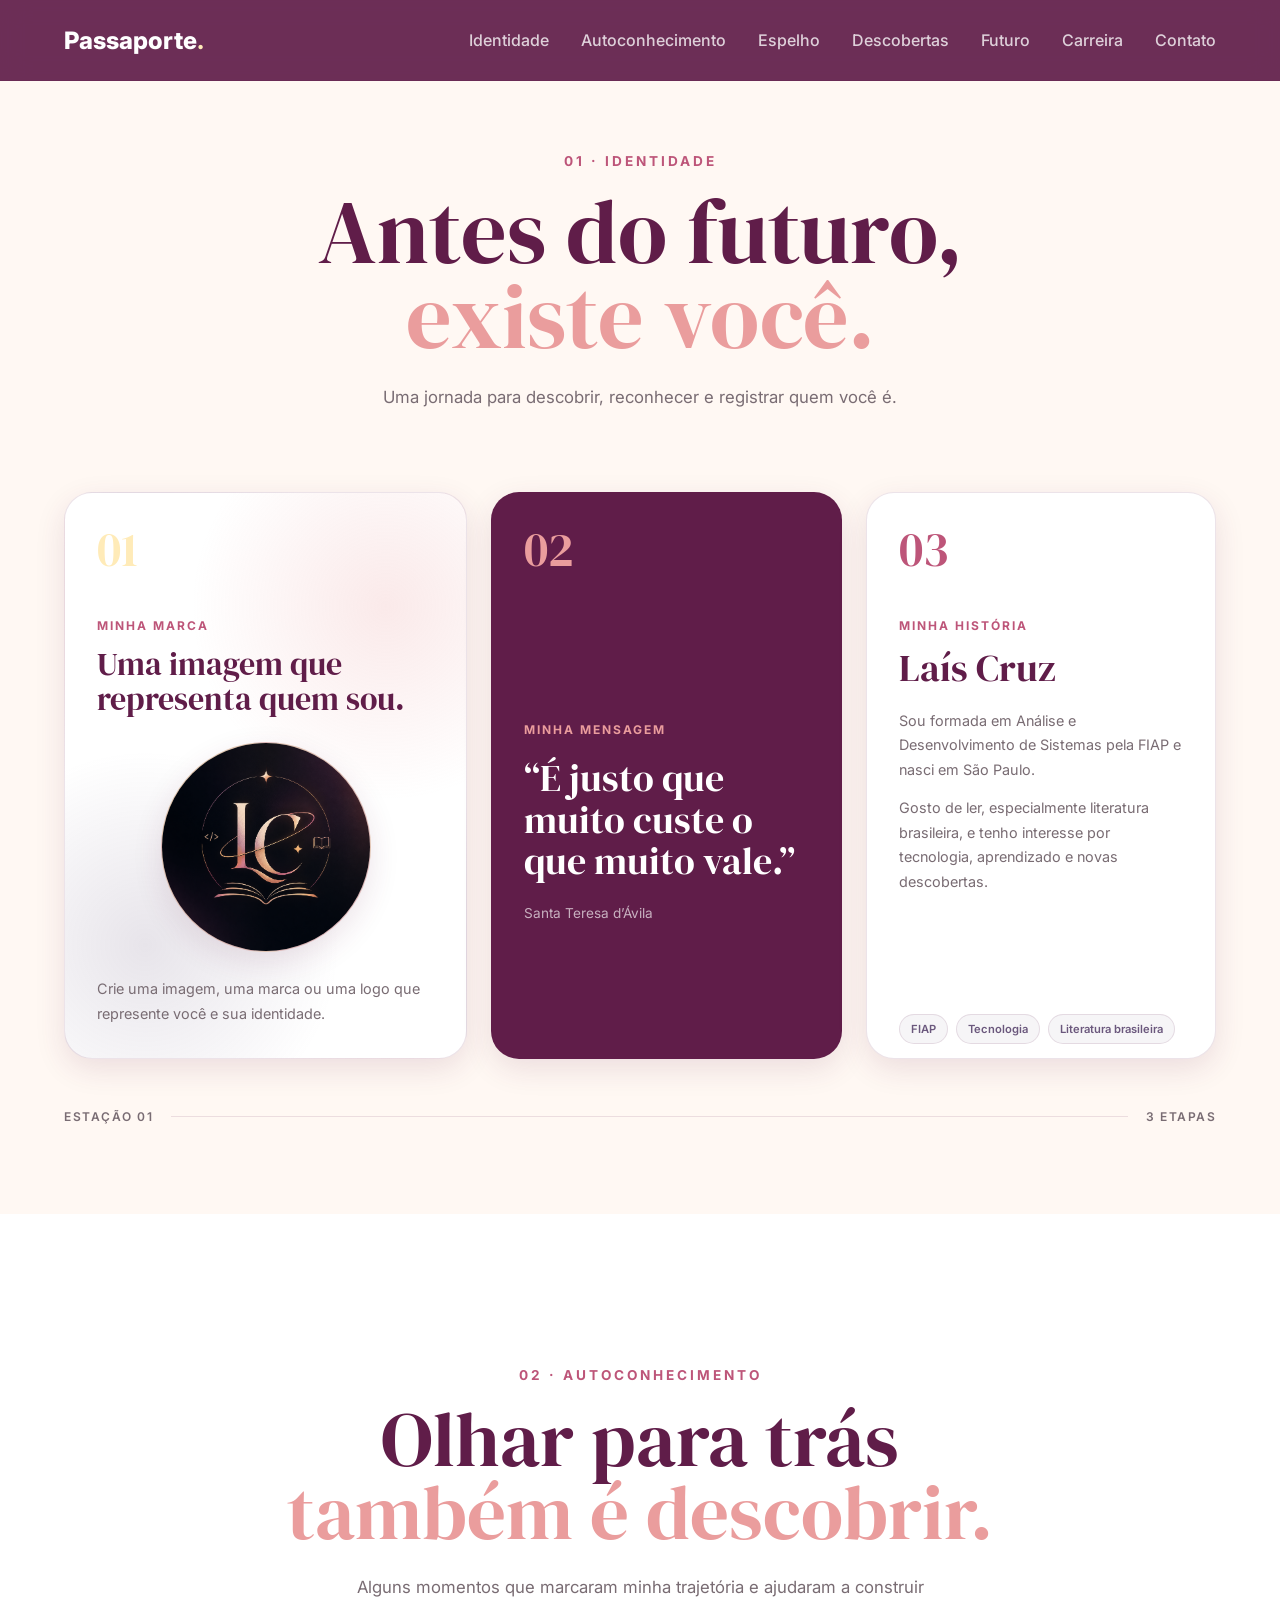
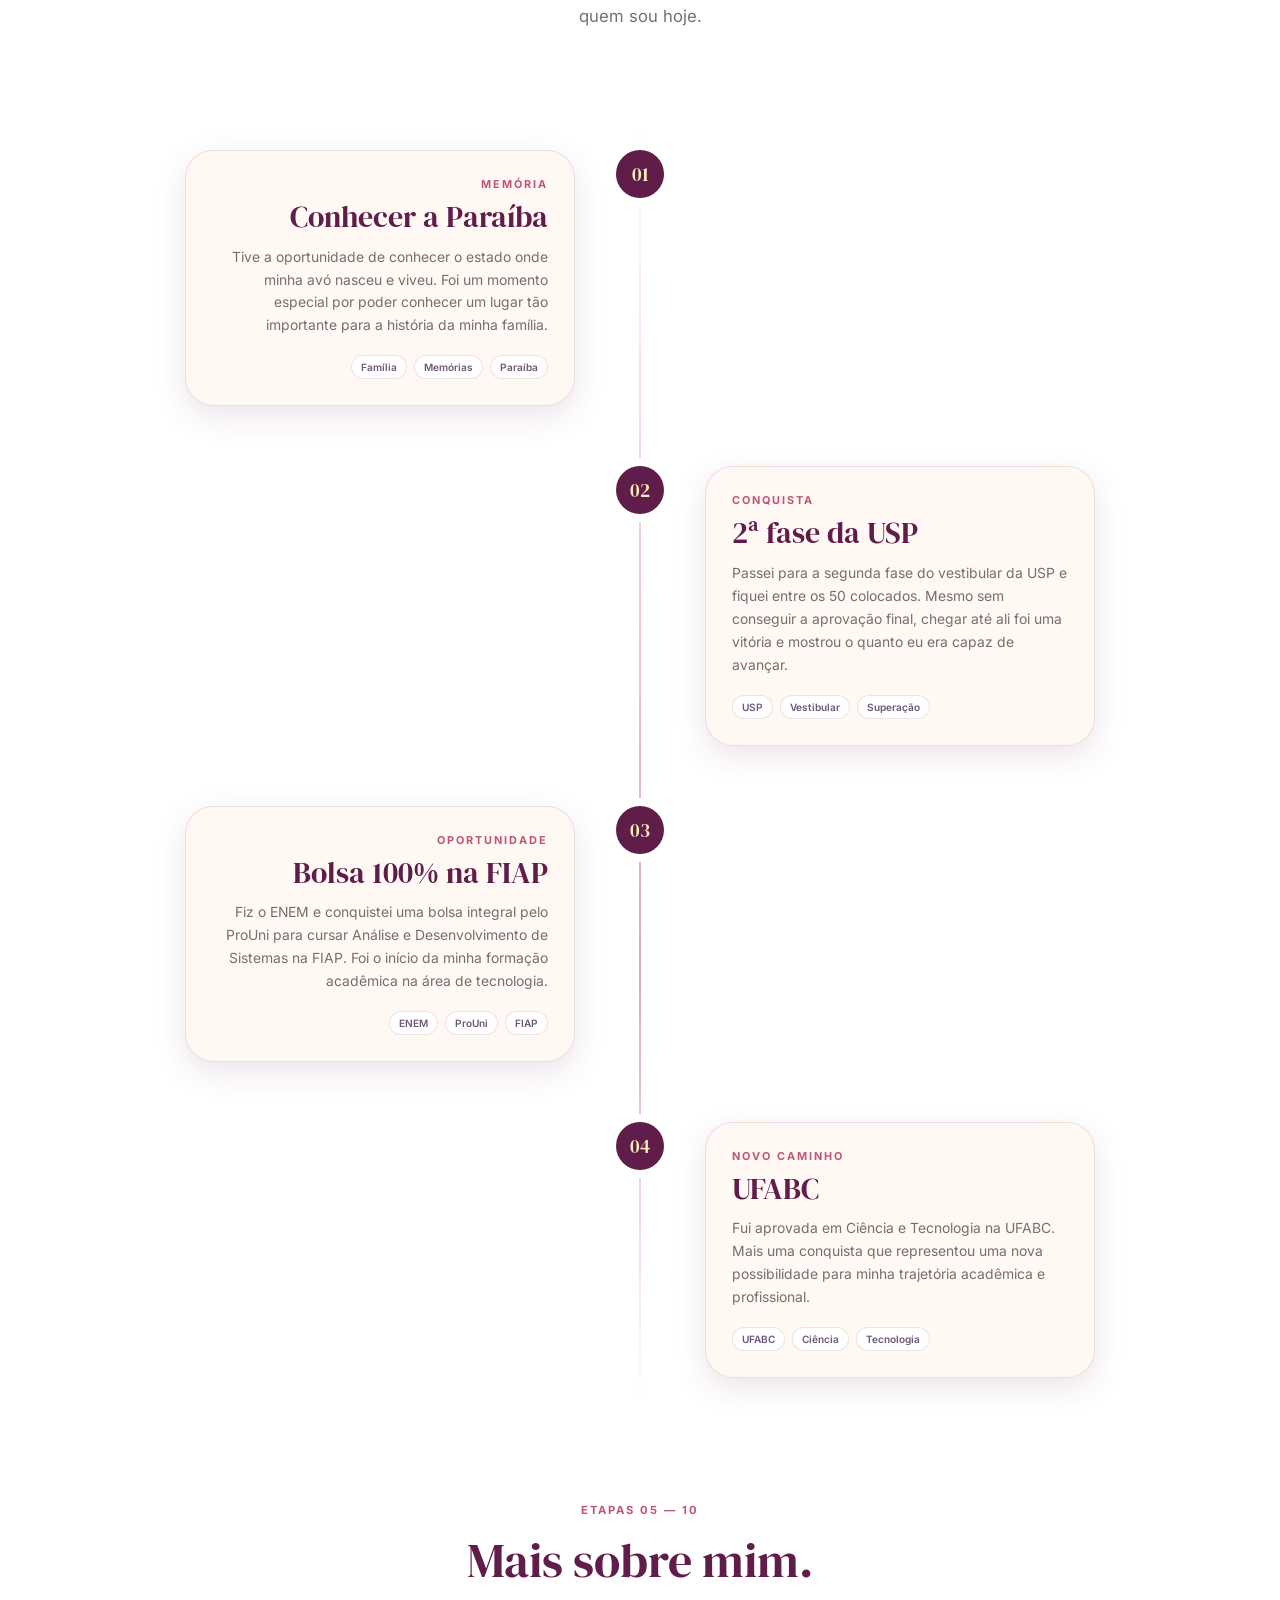
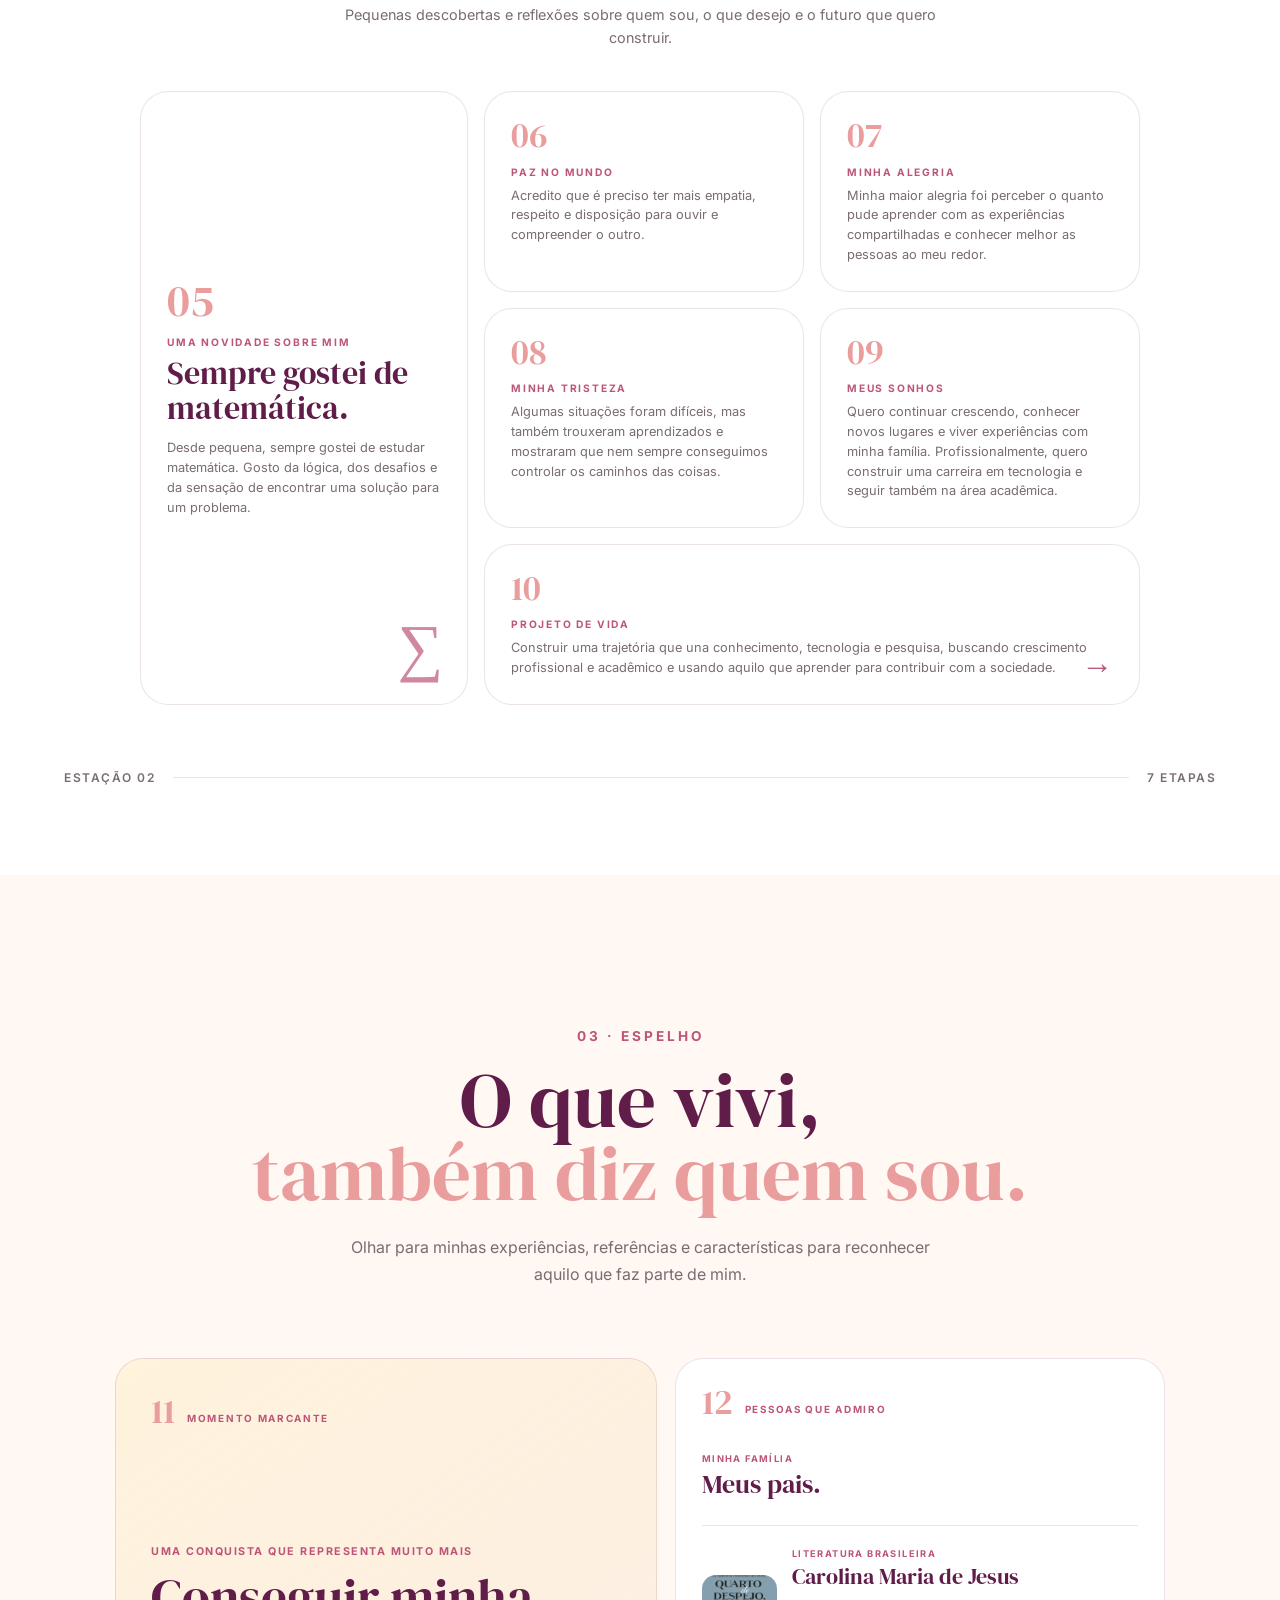
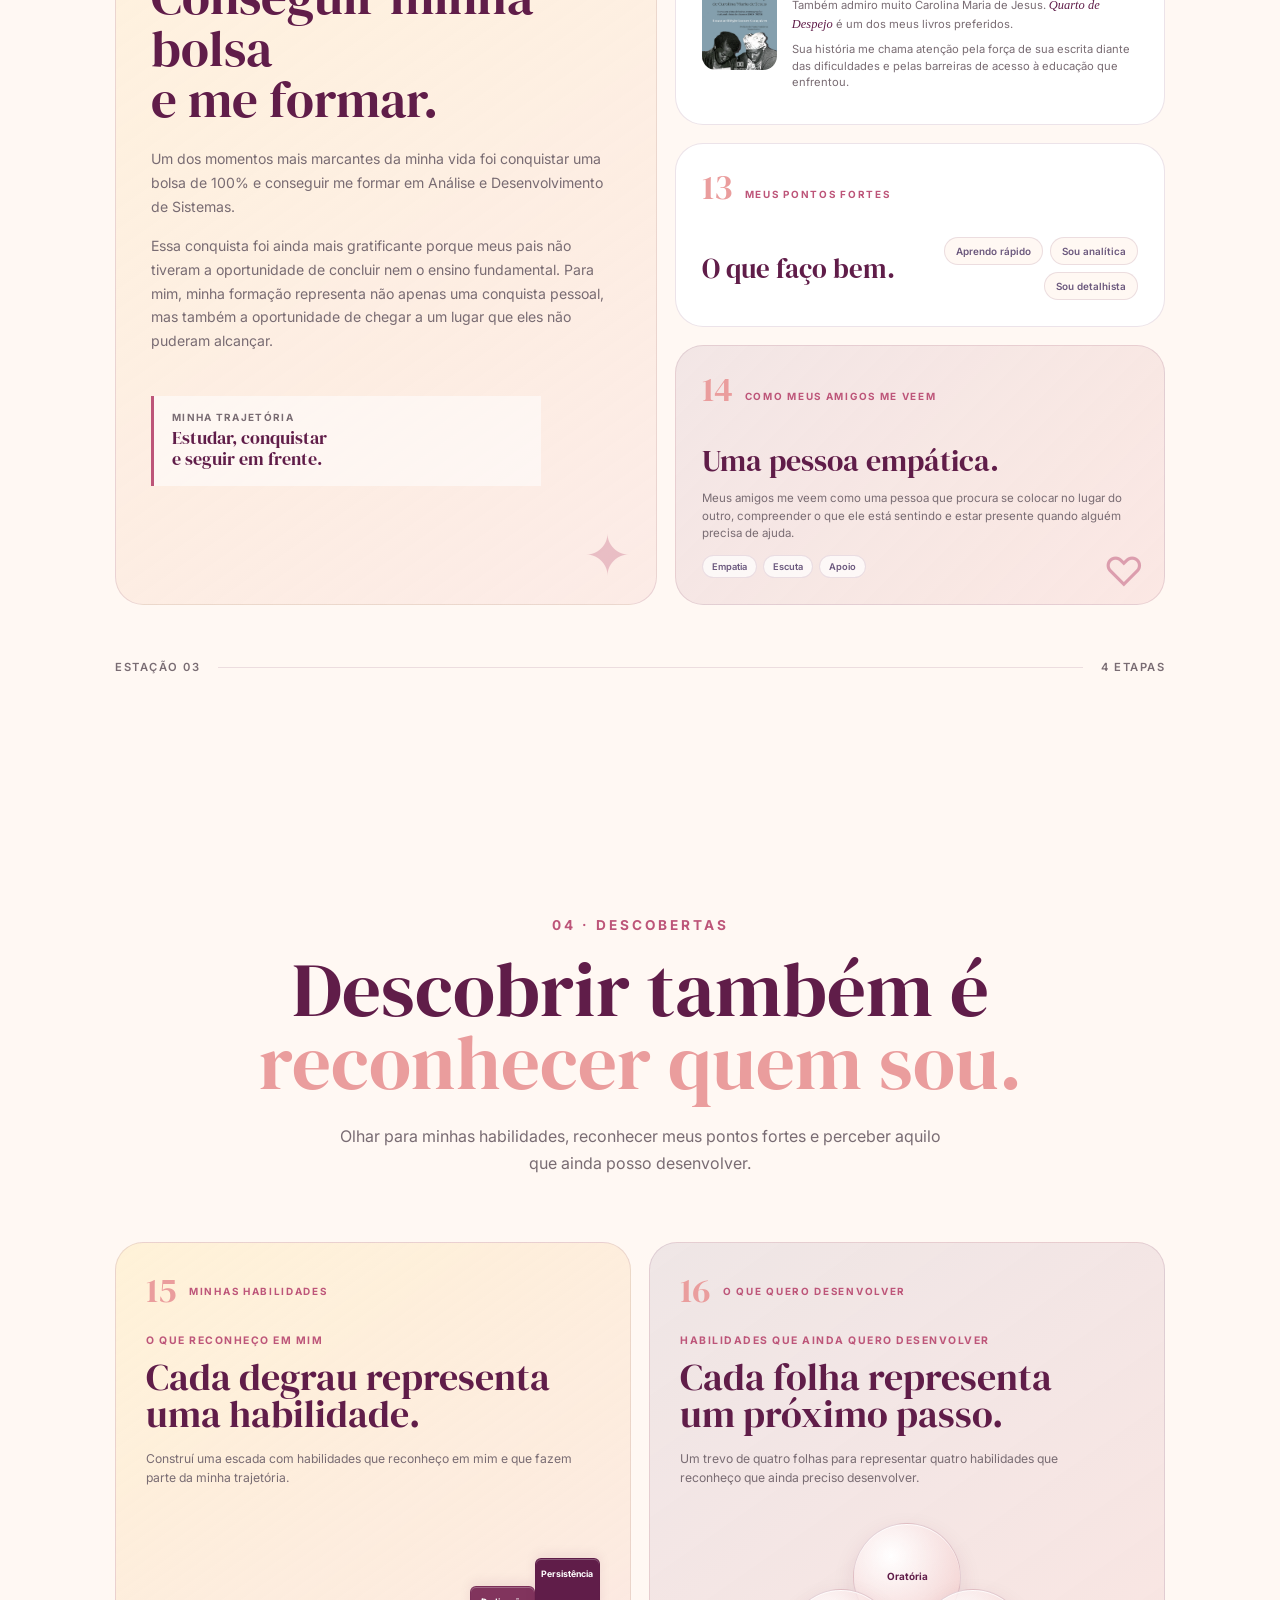
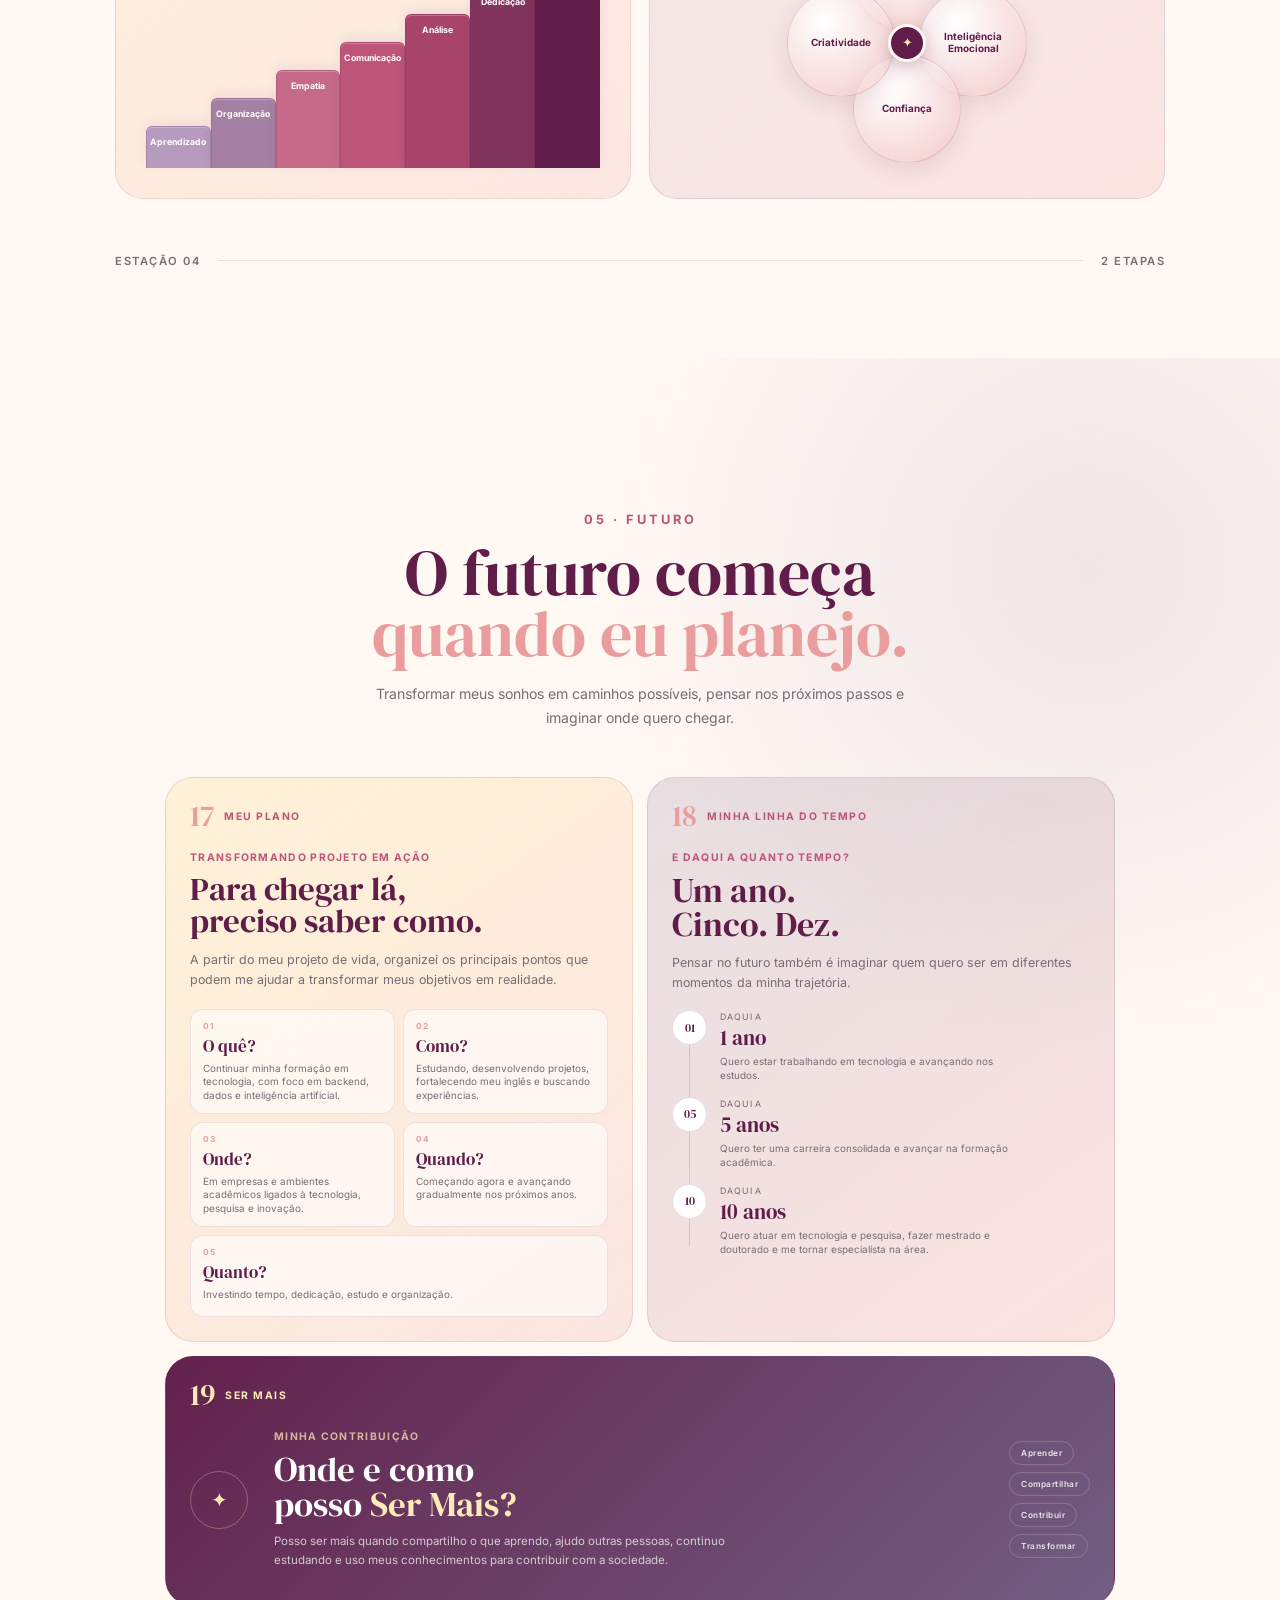
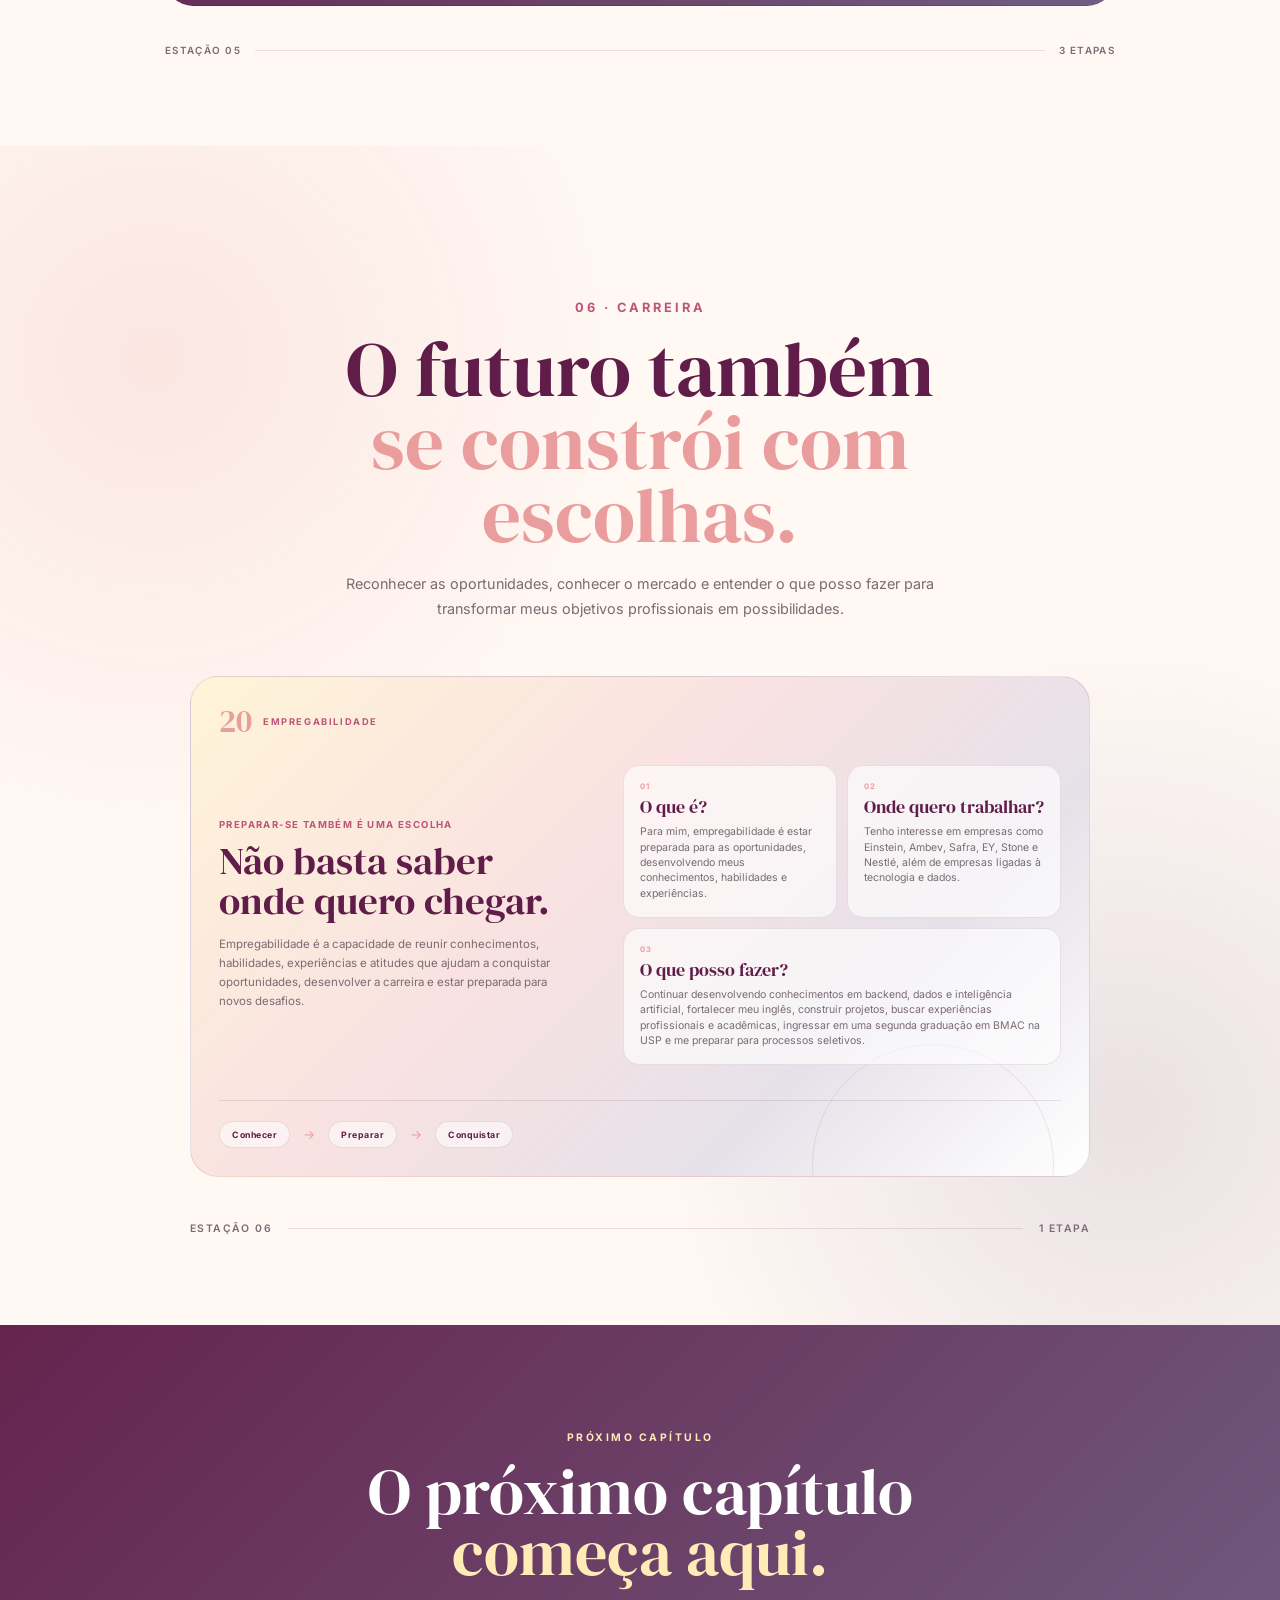
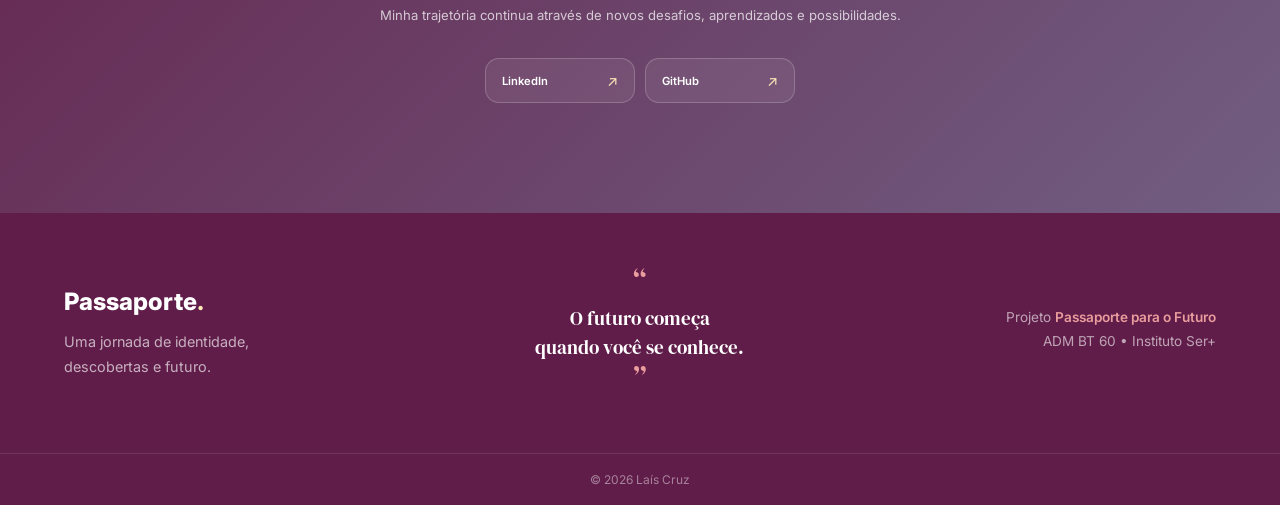
==== commit 8eabce9b: "feat: added contact section" ====
--- a/index.html
+++ b/index.html
@@ -28,6 +28,7 @@
     <link rel="stylesheet" href="src/css/discoveries.css">
     <link rel="stylesheet" href="src/css/future.css">
     <link rel="stylesheet" href="src/css/career.css">
+    <link rel="stylesheet" href="src/css/contact.css">
 </head>
 
 <body>
@@ -49,6 +50,7 @@
                 <a href="#discoveries-container">Descobertas</a>
                 <a href="#future-container">Futuro</a>
                 <a href="#career-container">Carreira</a>
+                <a href="#contact-container">Contato</a>
             </nav>
 
 
@@ -71,11 +73,12 @@
             <a href="#discoveries-container">Descobertas</a>
             <a href="#future-container">Futuro</a>
             <a href="#career-container">Carreira</a>
+            <a href="#contact-container">Contato</a>
         </div>
 
     </header>
 
-    
+
     <main>
         <div id="identity-container"></div>
         <div id="self-discovery-container"></div>
@@ -83,6 +86,7 @@
         <div id="discoveries-container"></div>
         <div id="future-container"></div>
         <div id="career-container"></div>
+        <div id="contact-container"></div>
     </main>
 
 
@@ -122,7 +126,7 @@
             <div class="container">
 
                 <p>
-                    © 2026 Passaporte para o Futuro
+                    © 2026 Laís Cruz
                 </p>
 
             </div>
--- a/src/css/layout.css
+++ b/src/css/layout.css
@@ -191,8 +191,6 @@
 }
 
 .footer {
-    margin-top: 80px;
-
     background: var(--color-primary);
 
     color: var(--color-white);
--- a/src/css/future.css
+++ b/src/css/future.css
@@ -9,14 +9,14 @@
 }
 
 .future-header {
-    max-width: 720px;
-    margin: 0 auto 55px;
+    max-width: 680px;
+    margin: 0 auto 48px;
     text-align: center;
 }
 
 .future-subtitle {
     display: inline-block;
-    margin-bottom: 18px;
+    margin-bottom: 16px;
     color: var(--color-secondary);
     font-size: .8rem;
     font-weight: 700;
@@ -25,10 +25,10 @@
 }
 
 .future-header h1 {
-    margin-bottom: 20px;
+    margin-bottom: 18px;
     color: var(--color-primary);
     font-family: 'DM Serif Display', serif;
-    font-size: clamp(2rem, 6vw, 5rem);
+    font-size: clamp(2.8rem, 5vw, 4.4rem);
     font-weight: 400;
     line-height: .95;
 }
@@ -38,33 +38,27 @@
 }
 
 .future-header p {
-    max-width: 580px;
+    max-width: 560px;
     margin: auto;
     color: var(--color-muted);
-    font-size: .9rem;
-    line-height: 1.7;
-}
-
-
-/* GRID */
+    font-size: .88rem;
+    line-height: 1.65;
+}
 
 .future-grid {
     display: grid;
     grid-template-columns: repeat(2, minmax(0, 1fr));
-    gap: 16px;
+    gap: 14px;
     width: 100%;
-    max-width: 1100px;
+    max-width: 950px;
     margin: auto;
 }
 
-
-/* CARDS */
-
 .future-card {
     position: relative;
     overflow: hidden;
-    min-height: 390px;
-    padding: 26px;
+    min-height: 360px;
+    padding: 24px;
     border: 1px solid var(--border-color);
     border-radius: var(--radius-lg);
     background: var(--color-surface);
@@ -79,27 +73,24 @@
 .future-card-top {
     display: flex;
     align-items: center;
-    gap: 11px;
-    margin-bottom: 24px;
+    gap: 10px;
+    margin-bottom: 20px;
 }
 
 .future-number {
     color: var(--color-accent);
     font-family: 'DM Serif Display', serif;
-    font-size: 2rem;
+    font-size: 1.8rem;
     line-height: 1;
 }
 
 .future-label {
     color: var(--color-secondary);
-    font-size: .58rem;
+    font-size: .65rem;
     font-weight: 700;
     text-transform: uppercase;
-    letter-spacing: 1.6px;
-}
-
-
-/* 17 */
+    letter-spacing: 1.5px;
+}
 
 .future-plan {
     grid-column: 1;
@@ -122,48 +113,47 @@
 
 .future-eyebrow {
     display: block;
-    margin-bottom: 10px;
+    margin-bottom: 9px;
     color: var(--color-secondary);
-    font-size: .6rem;
+    font-size: .65rem;
     font-weight: 700;
     text-transform: uppercase;
-    letter-spacing: 1.4px;
+    letter-spacing: 1.3px;
 }
 
 .future-plan-intro h2,
-.future-timeline-content h2,
-.future-sermais-content h2 {
-    margin-bottom: 13px;
+.future-timeline-content h2 {
+    margin-bottom: 12px;
     color: var(--color-primary);
     font-family: 'DM Serif Display', serif;
-    font-size: 2.15rem;
+    font-size: 2.05rem;
     font-weight: 400;
     line-height: 1;
 }
 
 .future-plan-intro p,
 .future-timeline-content>p {
-    max-width: 400px;
+    max-width: 430px;
     color: var(--color-muted);
-    font-size: .7rem;
-    line-height: 1.6;
+    font-size: .78rem;
+    line-height: 1.55;
 }
 
 .future-questions {
     display: grid;
     grid-template-columns: repeat(2, minmax(0, 1fr));
     gap: 8px;
-    margin-top: 22px;
+    margin-top: 20px;
 }
 
 .future-question {
     position: relative;
-    min-height: 76px;
-    padding: 12px;
+    min-height: 82px;
+    padding: 11px 12px;
     box-sizing: border-box;
     border: 1px solid rgba(96, 29, 73, .10);
-    border-radius: 14px;
-    background: rgba(255, 255, 255, .55);
+    border-radius: 13px;
+    background: rgba(255, 255, 255, .58);
     transition: var(--transition);
 }
 
@@ -173,14 +163,14 @@
 
 .future-question:hover {
     transform: translateY(-3px);
-    background: rgba(255, 255, 255, .8);
+    background: rgba(255, 255, 255, .85);
 }
 
 .future-question span {
     display: block;
-    margin-bottom: 4px;
+    margin-bottom: 3px;
     color: var(--color-accent);
-    font-size: .48rem;
+    font-size: .52rem;
     font-weight: 700;
     letter-spacing: 1px;
 }
@@ -190,19 +180,16 @@
     margin-bottom: 4px;
     color: var(--color-primary);
     font-family: 'DM Serif Display', serif;
-    font-size: 1.05rem;
+    font-size: 1.08rem;
     font-weight: 400;
 }
 
 .future-question p {
     margin: 0;
     color: var(--color-muted);
-    font-size: .54rem;
+    font-size: .62rem;
     line-height: 1.35;
 }
-
-
-/* 18 */
 
 .future-timeline {
     grid-column: 2;
@@ -219,26 +206,26 @@
 }
 
 .future-timeline-content h2 {
-    font-size: 2.1rem;
+    font-size: 2.15rem;
 }
 
 .future-timeline-content>p {
-    margin-bottom: 20px;
+    margin-bottom: 18px;
 }
 
 .future-years {
     position: relative;
     display: flex;
     flex-direction: column;
-    gap: 13px;
+    gap: 14px;
 }
 
 .future-years::before {
     content: "";
     position: absolute;
-    top: 11px;
-    bottom: 11px;
-    left: 16px;
+    top: 10px;
+    bottom: 10px;
+    left: 17px;
     width: 1px;
     background: var(--color-secondary);
     opacity: .25;
@@ -254,9 +241,9 @@
 .future-year-marker {
     position: relative;
     z-index: 2;
-    width: 33px;
-    height: 33px;
-    flex: 0 0 33px;
+    width: 35px;
+    height: 35px;
+    flex: 0 0 35px;
     display: flex;
     align-items: center;
     justify-content: center;
@@ -265,7 +252,7 @@
     background: var(--color-surface);
     color: var(--color-primary);
     font-family: 'DM Serif Display', serif;
-    font-size: .7rem;
+    font-size: .75rem;
 }
 
 .future-year-text {
@@ -276,29 +263,27 @@
     display: block;
     margin-bottom: 1px;
     color: var(--color-muted);
-    font-size: .5rem;
+    font-size: .55rem;
     text-transform: uppercase;
     letter-spacing: .9px;
 }
 
 .future-year-text strong {
     display: block;
-    margin-bottom: 2px;
+    margin-bottom: 3px;
     color: var(--color-primary);
     font-family: 'DM Serif Display', serif;
-    font-size: 1.15rem;
+    font-size: 1.3rem;
     font-weight: 400;
 }
 
 .future-year-text p {
+    max-width: 300px;
     margin: 0;
     color: var(--color-muted);
-    font-size: .52rem;
-    line-height: 1.35;
-}
-
-
-/* 19 */
+    font-size: .62rem;
+    line-height: 1.4;
+}
 
 .future-sermais {
     grid-column: 1 / -1;
@@ -320,7 +305,7 @@
     z-index: 2;
     display: grid;
     grid-template-columns: auto minmax(0, 1fr) auto;
-    gap: 28px;
+    gap: 26px;
     align-items: center;
     width: 100%;
 }
@@ -329,12 +314,12 @@
     display: flex;
     align-items: center;
     justify-content: center;
-    width: 62px;
-    height: 62px;
+    width: 58px;
+    height: 58px;
     border: 1px solid rgba(255, 235, 184, .3);
     border-radius: 50%;
     color: var(--color-highlight);
-    font-size: 1.35rem;
+    font-size: 1.25rem;
 }
 
 .future-sermais-main {
@@ -348,7 +333,10 @@
 .future-sermais-content h2 {
     margin-bottom: 10px;
     color: var(--color-white);
-    font-size: 2.35rem;
+    font-family: 'DM Serif Display', serif;
+    font-size: 2.2rem;
+    font-weight: 400;
+    line-height: 1;
 }
 
 .future-sermais-content h2 span {
@@ -359,7 +347,7 @@
     max-width: 500px;
     margin: 0;
     color: rgba(255, 255, 255, .72);
-    font-size: .7rem;
+    font-size: .72rem;
     line-height: 1.6;
 }
 
@@ -380,21 +368,18 @@
     letter-spacing: .5px;
 }
 
-
-/* FOOTER */
-
 .future-footer {
     display: flex;
     align-items: center;
-    gap: 16px;
+    gap: 14px;
     width: 100%;
-    max-width: 1100px;
-    margin: 45px auto 0;
+    max-width: 950px;
+    margin: 38px auto 0;
     color: var(--color-muted);
-    font-size: .65rem;
+    font-size: .62rem;
     font-weight: 600;
     text-transform: uppercase;
-    letter-spacing: 1.4px;
+    letter-spacing: 1.3px;
 }
 
 .future-line {
@@ -402,9 +387,6 @@
     height: 1px;
     background: var(--border-color);
 }
-
-
-/* TABLET */
 
 @media (max-width: 900px) {
 
@@ -421,12 +403,11 @@
     }
 
     .future-card {
-        min-height: 390px;
+        min-height: 360px;
     }
 
     .future-sermais-content {
         grid-template-columns: auto minmax(0, 1fr);
-        max-width: 100%;
     }
 
     .future-sermais-words {
@@ -438,20 +419,16 @@
     .future-footer {
         max-width: 650px;
     }
-
-}
-
-
-/* MOBILE */
+}
 
 @media (max-width: 600px) {
 
     .future {
-        padding: 120px 0 60px;
+        padding: 110px 0 60px;
     }
 
     .future-header {
-        margin-bottom: 45px;
+        margin-bottom: 42px;
     }
 
     .future-header h1 {
@@ -459,80 +436,65 @@
     }
 
     .future-header p {
-        font-size: .82rem;
+        font-size: .78rem;
     }
 
     .future-card {
         min-height: 0;
-        padding: 22px;
+        padding: 20px;
     }
 
     .future-card-top {
-        margin-bottom: 20px;
+        margin-bottom: 19px;
     }
 
     .future-number {
+        font-size: 1.8rem;
+    }
+
+    .future-plan-intro h2,
+    .future-timeline-content h2 {
         font-size: 1.9rem;
     }
 
-    .future-plan-intro h2,
-    .future-timeline-content h2,
-    .future-sermais-content h2 {
-        font-size: 1.95rem;
+    .future-plan-intro p,
+    .future-timeline-content>p {
+        font-size: .72rem;
     }
 
     .future-questions {
         grid-template-columns: 1fr 1fr;
         gap: 7px;
-        margin-top: 20px;
+        margin-top: 19px;
     }
 
     .future-question {
-        min-height: 78px;
-        padding: 11px;
-    }
-
-    .future-question:last-child {
-        grid-column: 1 / -1;
+        min-height: 82px;
+        padding: 10px;
     }
 
     .future-question strong {
-        font-size: .95rem;
+        font-size: 1rem;
     }
 
     .future-question p {
-        font-size: .5rem;
-    }
-
-    .future-years {
-        gap: 14px;
-    }
-
-    .future-year {
-        gap: 12px;
-    }
-
-    .future-year-marker {
-        width: 32px;
-        height: 32px;
-        flex-basis: 32px;
+        font-size: .58rem;
     }
 
     .future-year-text strong {
-        font-size: 1.1rem;
+        font-size: 1.2rem;
     }
 
     .future-year-text p {
-        font-size: .5rem;
+        font-size: .58rem;
     }
 
     .future-sermais {
-        min-height: 280px;
+        min-height: 270px;
     }
 
     .future-sermais-content {
         grid-template-columns: 1fr;
-        max-width: 100%;
         text-align: center;
     }
 
@@ -552,7 +514,6 @@
     }
 
     .future-footer {
-        margin-top: 40px;
-    }
-
+        margin-top: 36px;
+    }
 }
--- a/src/css/contact.css
+++ b/src/css/contact.css
@@ -0,0 +1,99 @@
+.contact {
+    padding: 100px 0 110px;
+    background:
+        linear-gradient(135deg,
+            rgba(96, 29, 73, .97),
+            rgba(107, 88, 125, .96));
+}
+
+.contact-container {
+    max-width: 720px;
+    margin: auto;
+    text-align: center;
+}
+
+.contact-label {
+    display: inline-block;
+    margin-bottom: 18px;
+    color: var(--color-highlight);
+    font-size: .65rem;
+    font-weight: 700;
+    text-transform: uppercase;
+    letter-spacing: 2.5px;
+}
+
+.contact h2 {
+    margin-bottom: 20px;
+    color: var(--color-white);
+    font-family: 'DM Serif Display', serif;
+    font-size: clamp(2.6rem, 5vw, 4.4rem);
+    font-weight: 400;
+    line-height: .95;
+}
+
+.contact h2 span {
+    color: var(--color-highlight);
+}
+
+.contact p {
+    max-width: 540px;
+    margin: 0 auto 32px;
+    color: rgba(255, 255, 255, .72);
+    font-size: .82rem;
+    line-height: 1.7;
+}
+
+.contact-links {
+    display: flex;
+    justify-content: center;
+    gap: 10px;
+}
+
+.contact-links a {
+    display: flex;
+    align-items: center;
+    justify-content: space-between;
+    gap: 28px;
+    min-width: 150px;
+    padding: 13px 16px;
+    border: 1px solid rgba(255, 255, 255, .2);
+    border-radius: 14px;
+    color: var(--color-white);
+    text-decoration: none;
+    background: rgba(255, 255, 255, .07);
+    transition: var(--transition);
+}
+
+.contact-links a:hover {
+    transform: translateY(-3px);
+    border-color: rgba(255, 235, 184, .5);
+    background: rgba(255, 255, 255, .12);
+}
+
+.contact-links span {
+    font-size: .7rem;
+    font-weight: 600;
+}
+
+.contact-links strong {
+    color: var(--color-highlight);
+    font-size: .9rem;
+    font-weight: 400;
+}
+
+@media (max-width: 600px) {
+
+    .contact {
+        padding: 80px 0 90px;
+    }
+
+    .contact-links {
+        flex-direction: column;
+        max-width: 220px;
+        margin: auto;
+    }
+
+    .contact-links a {
+        width: 100%;
+    }
+}
